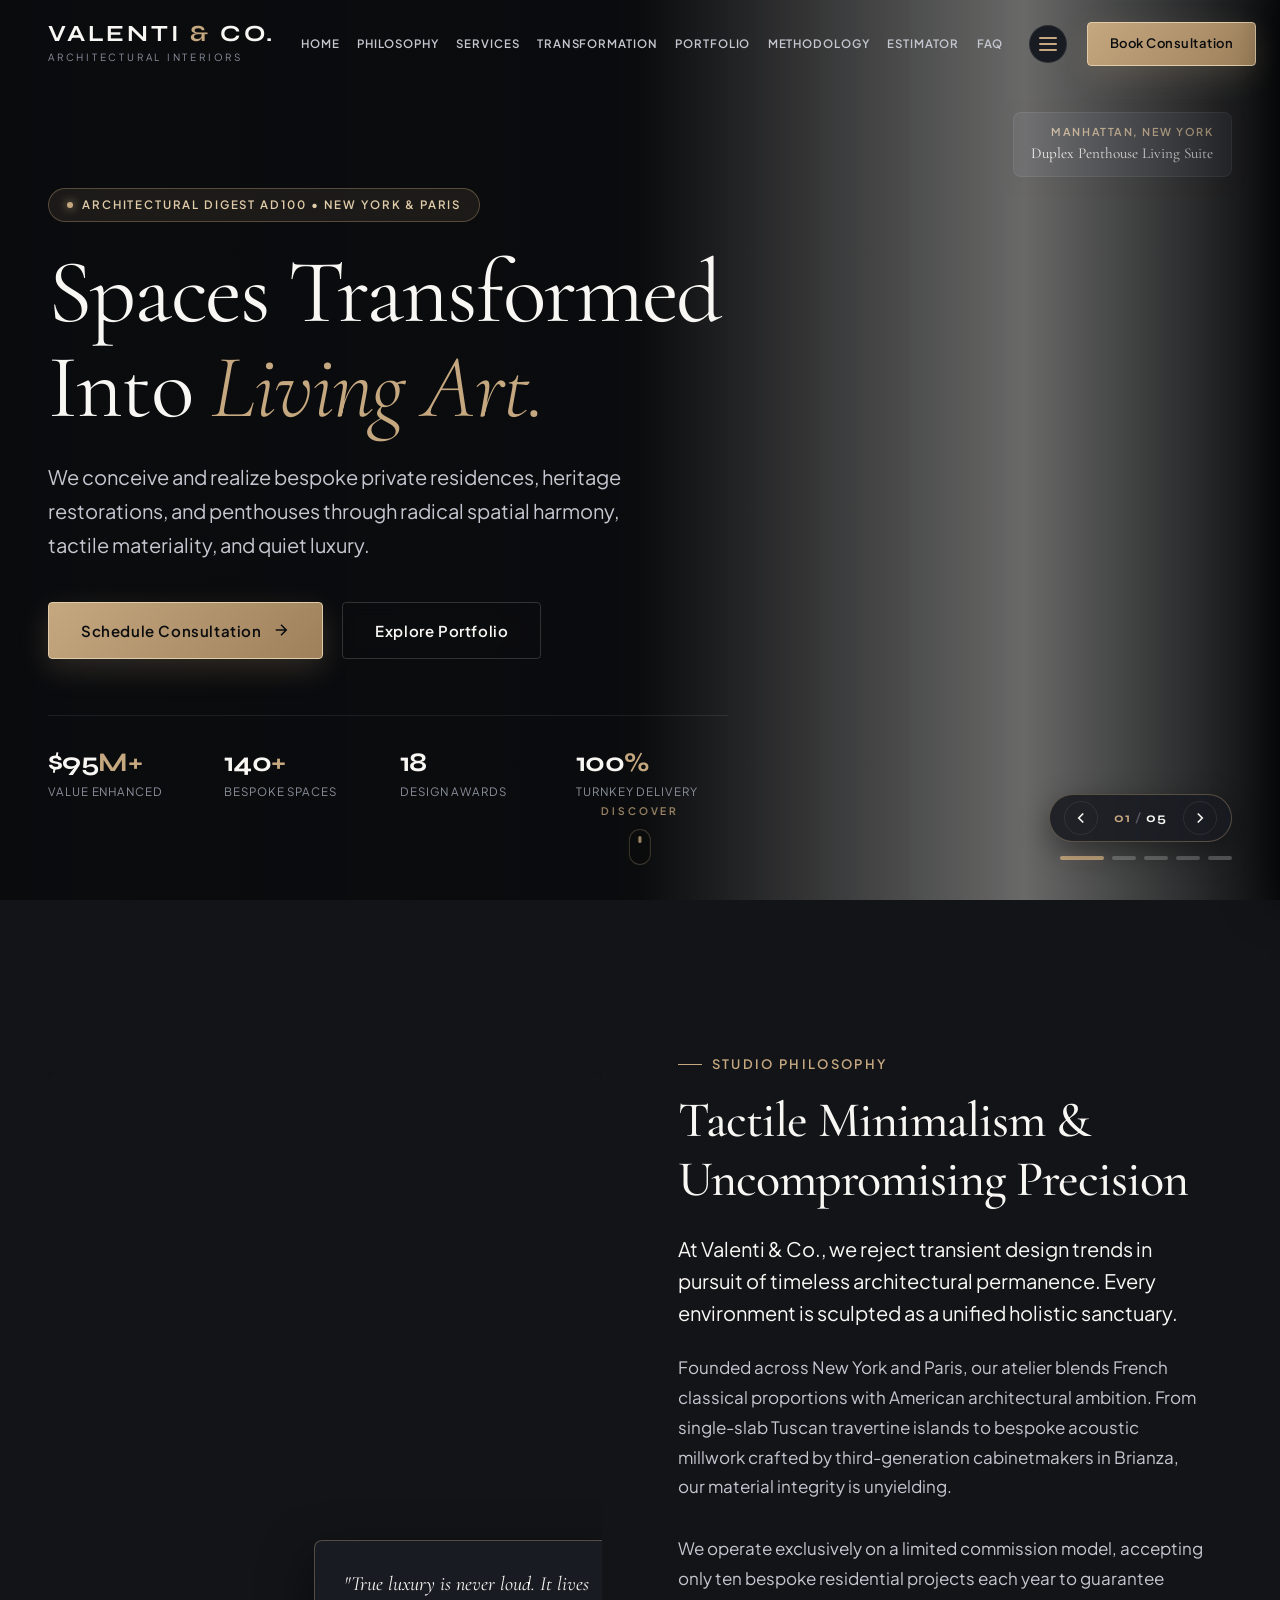
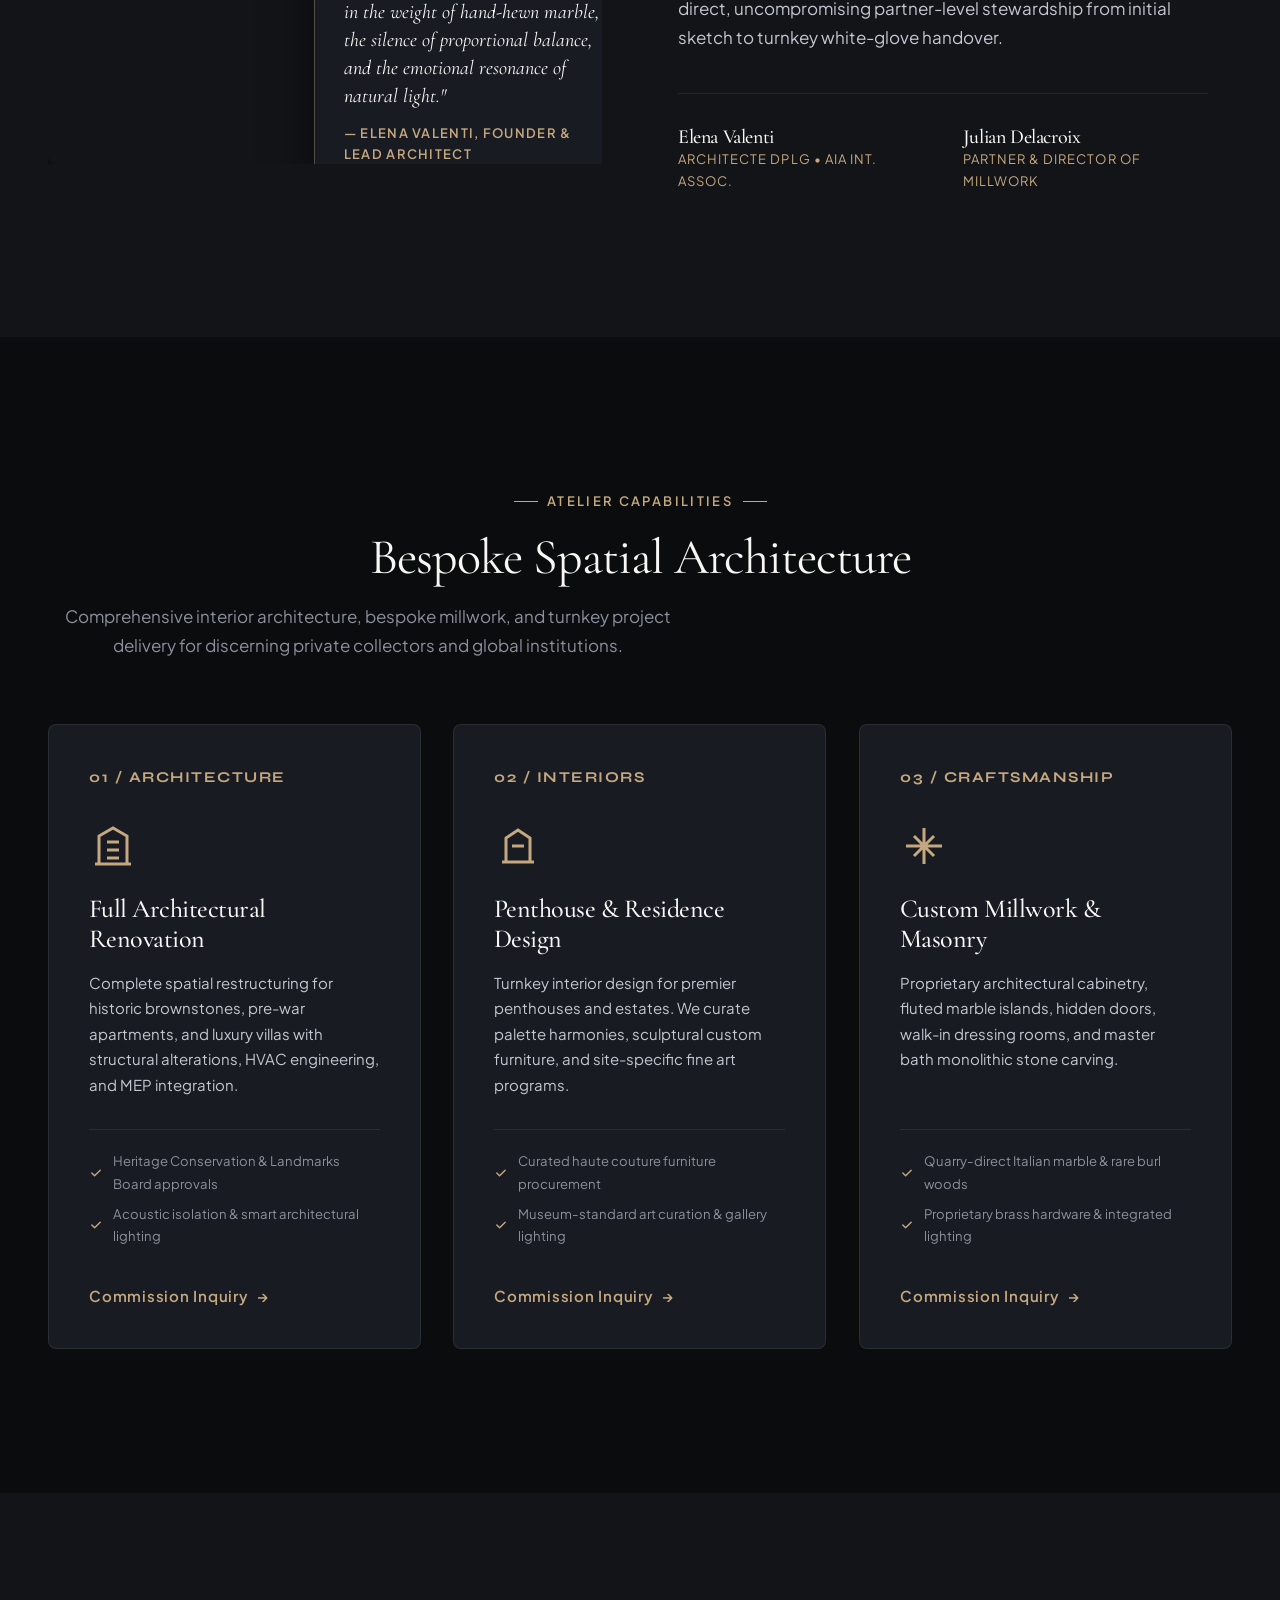
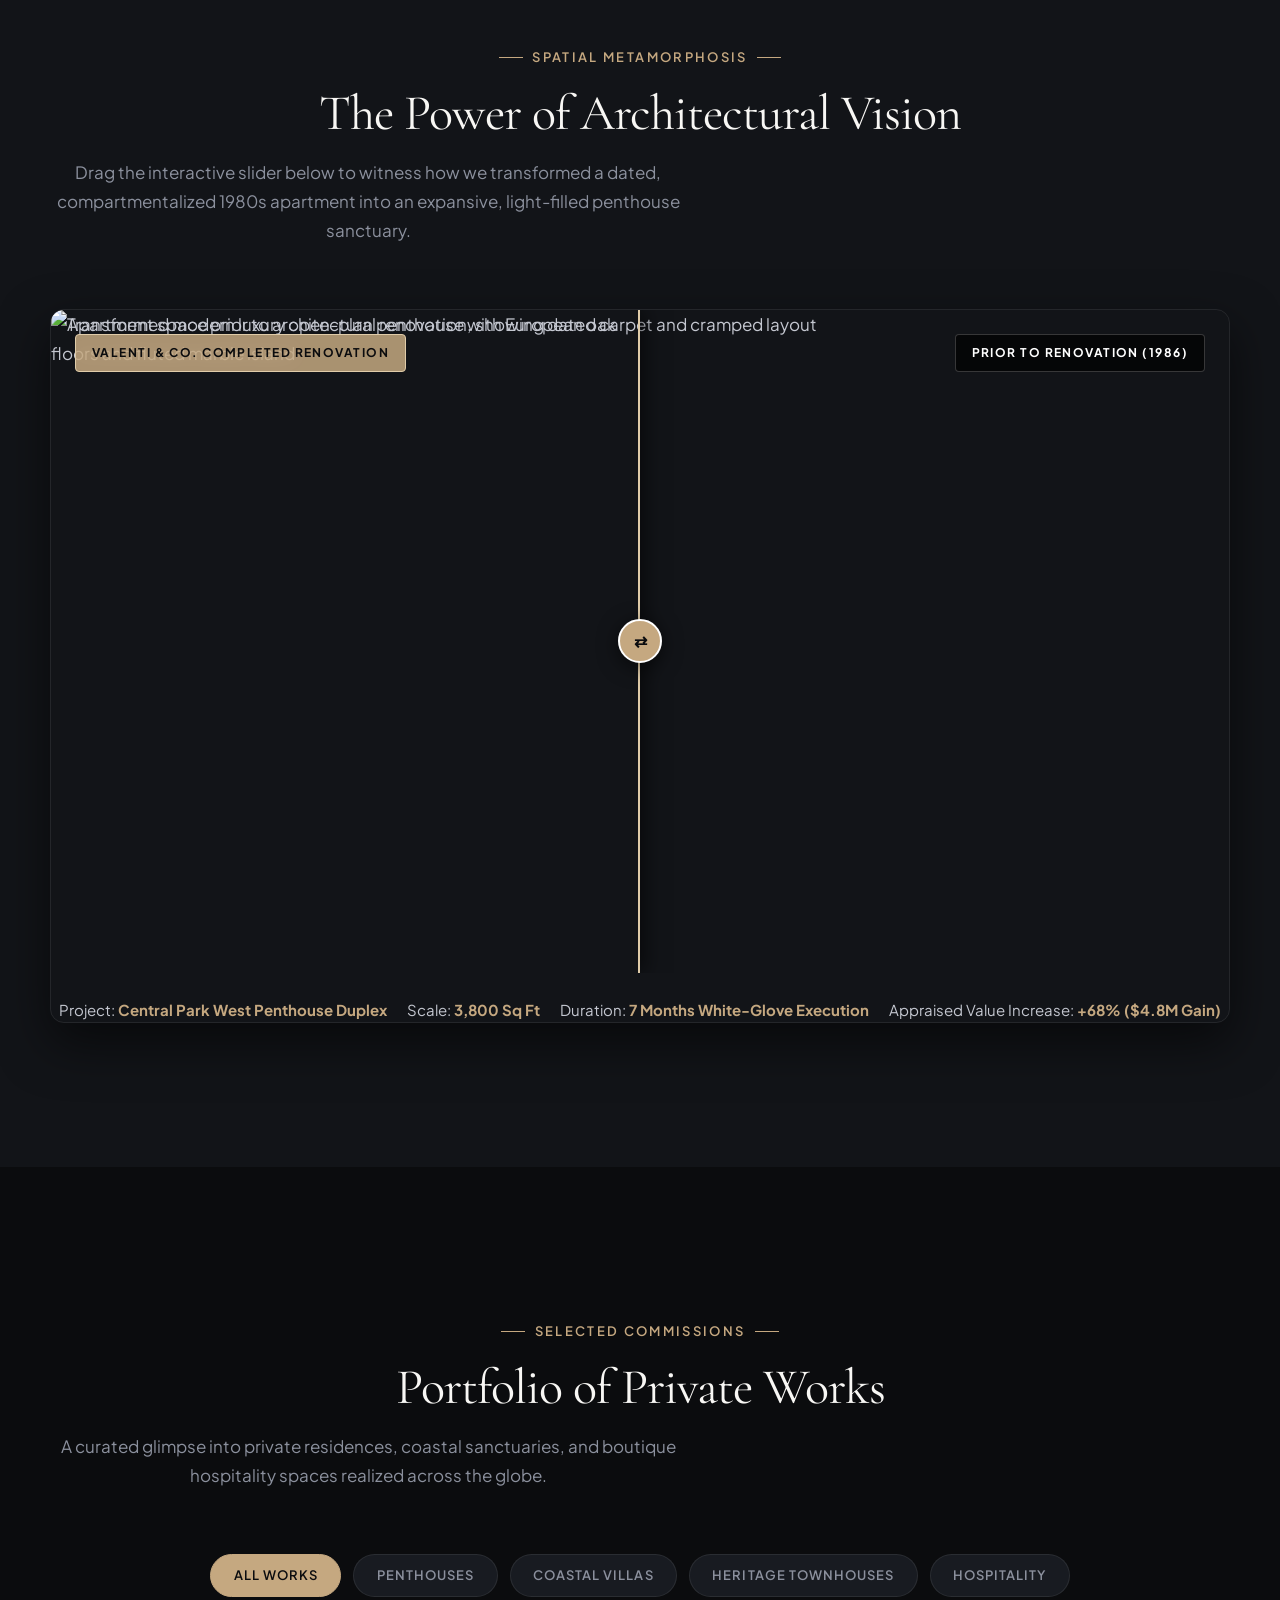
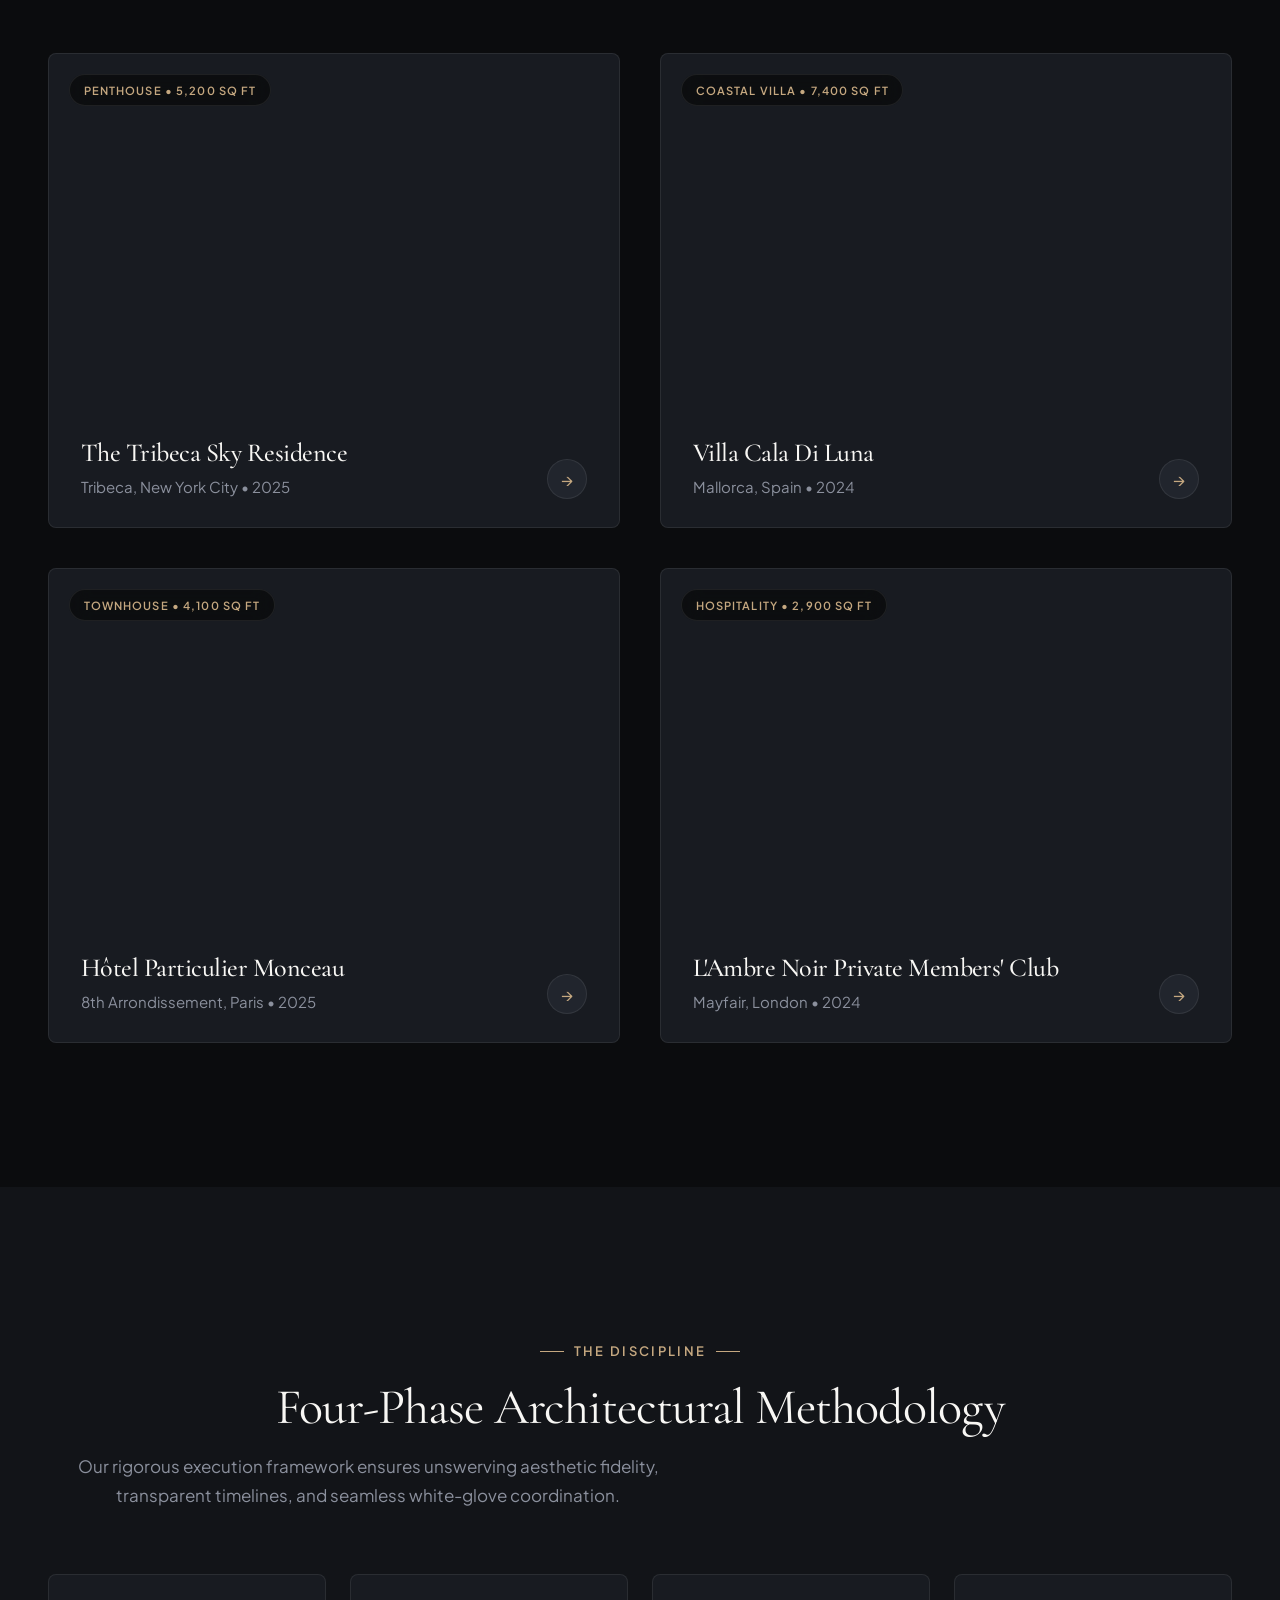
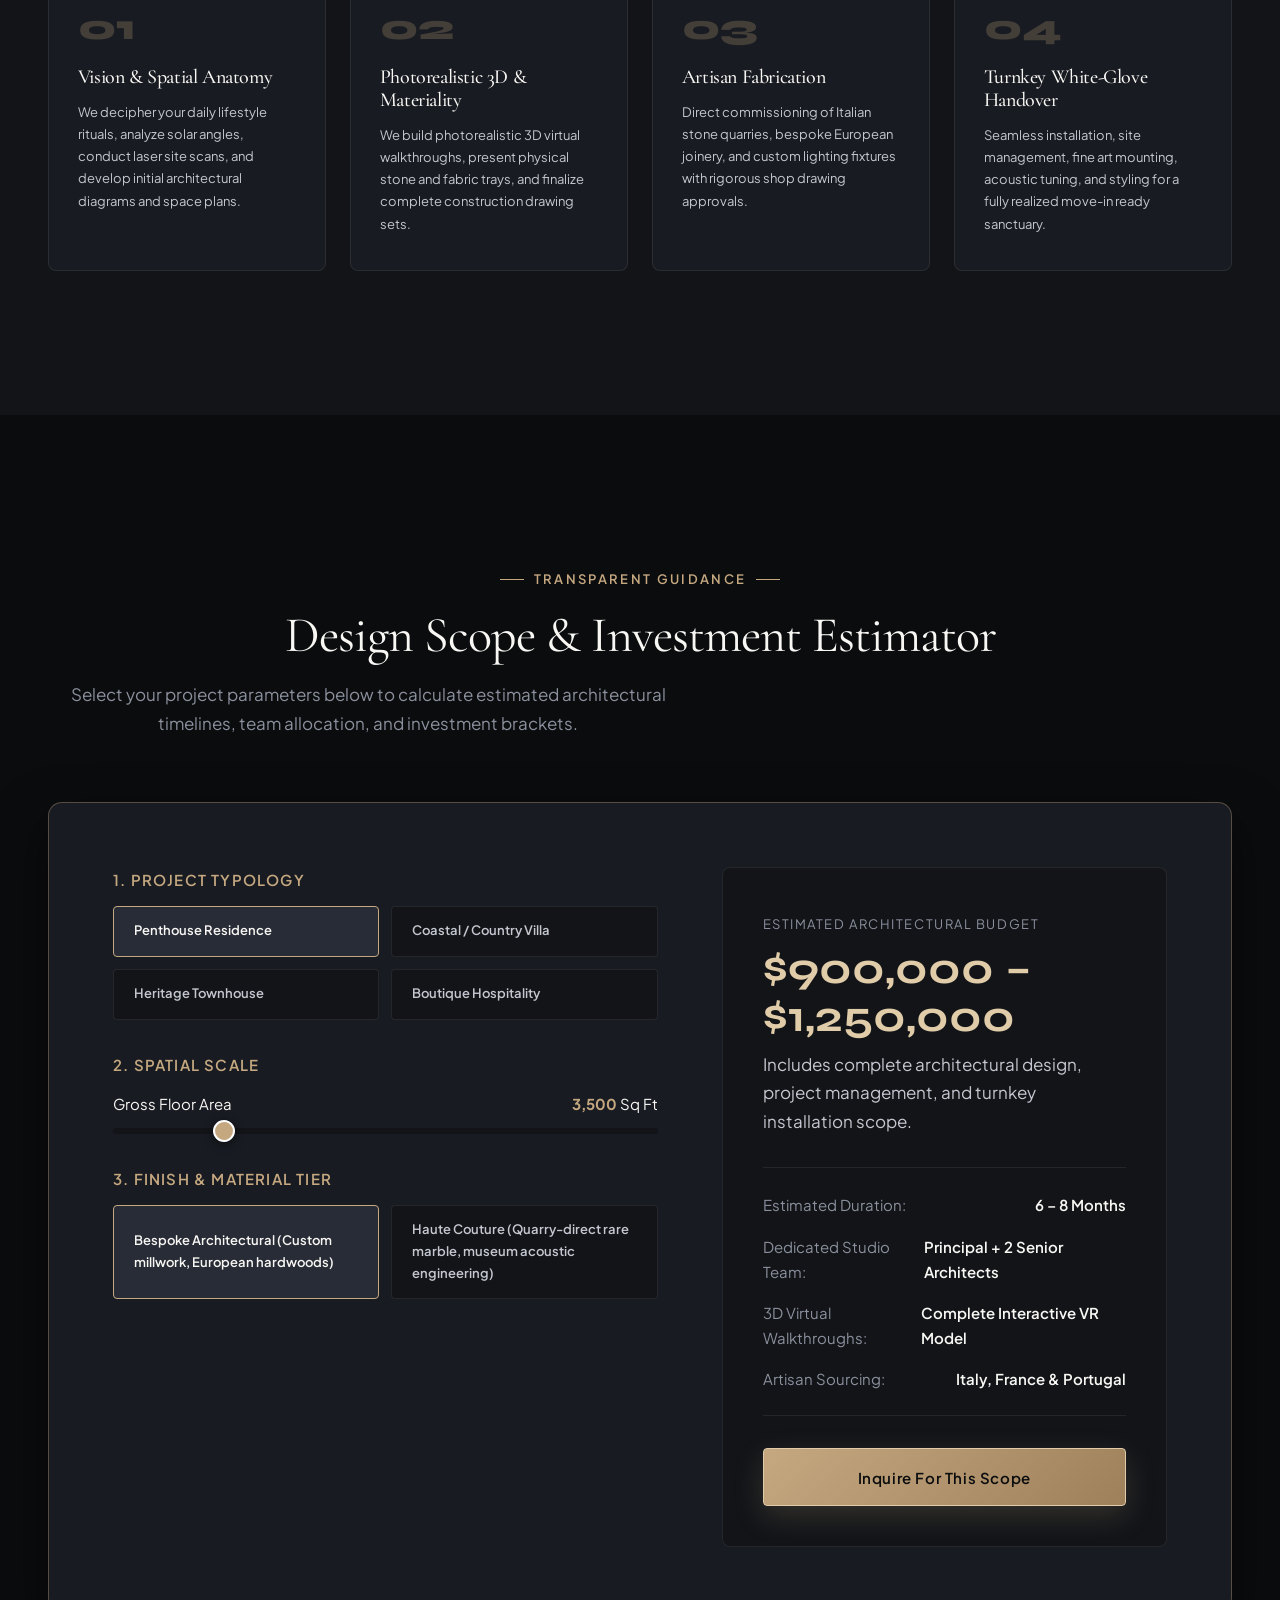
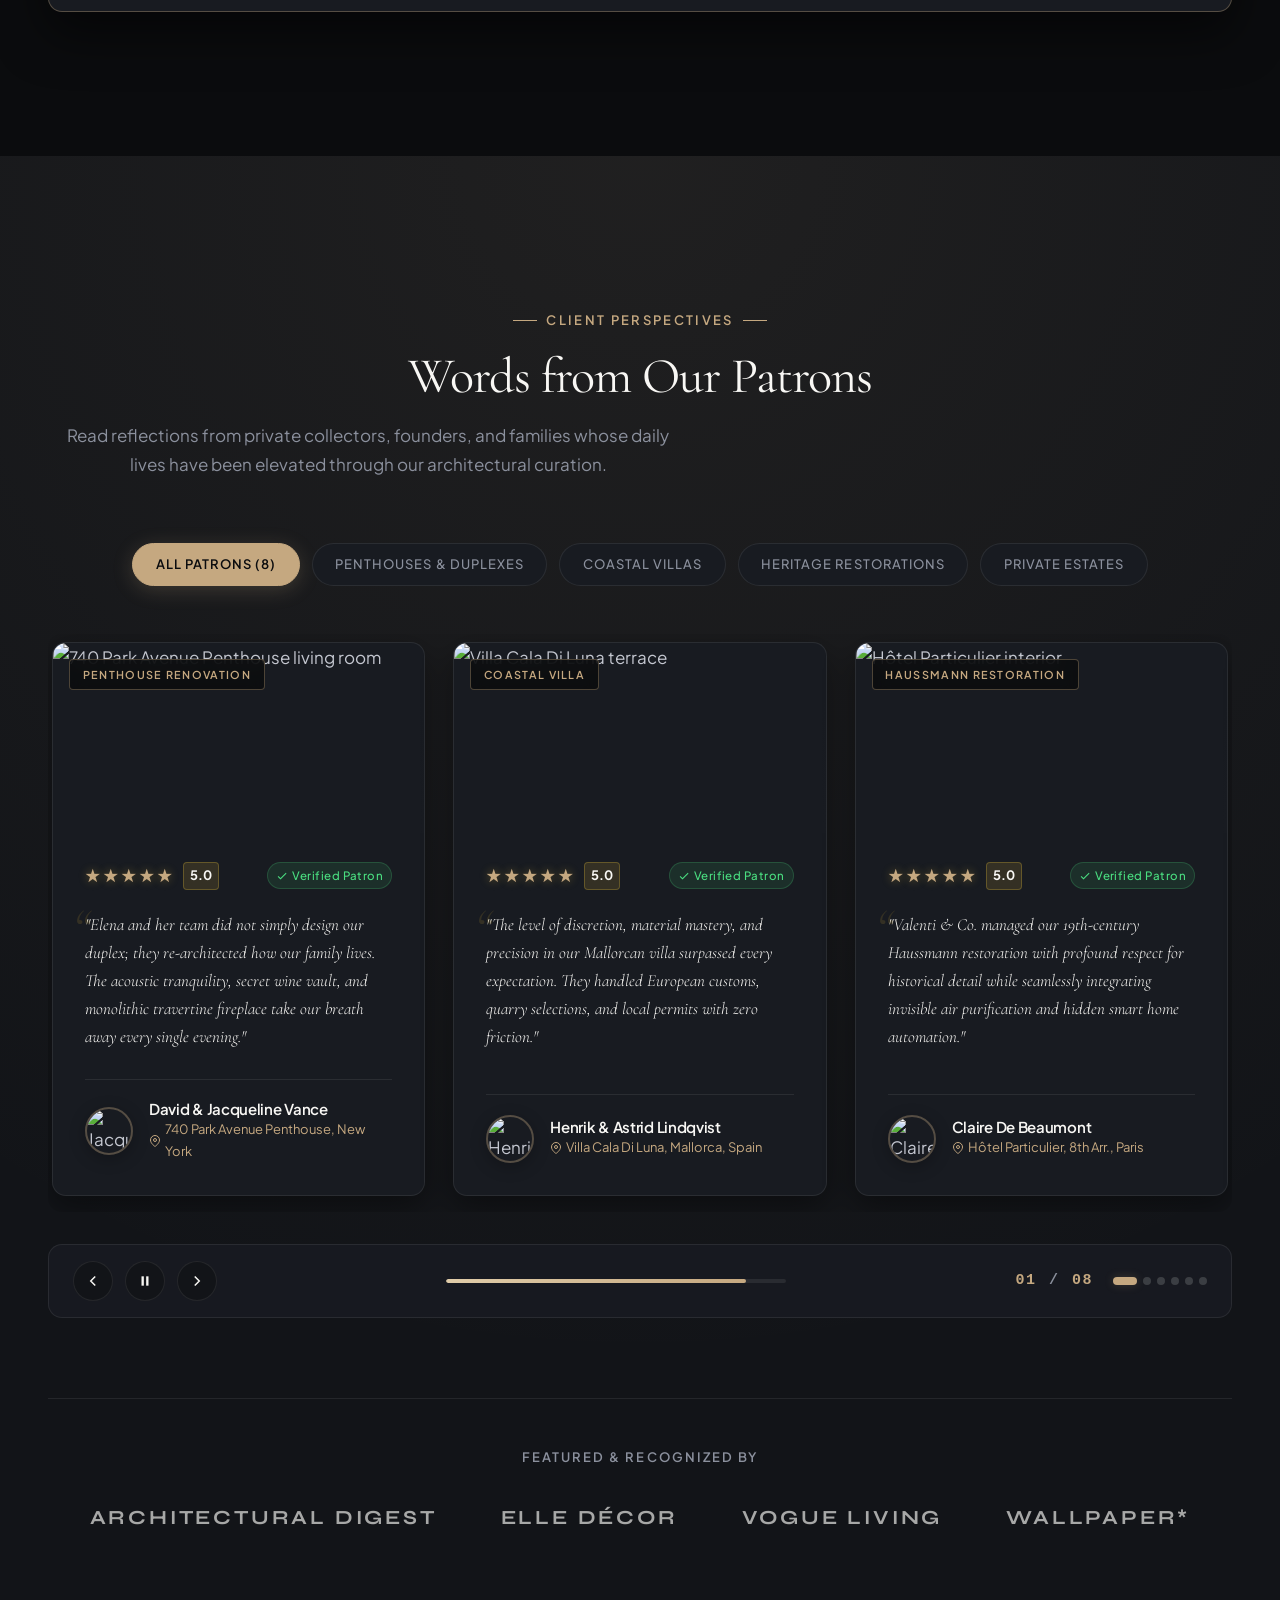
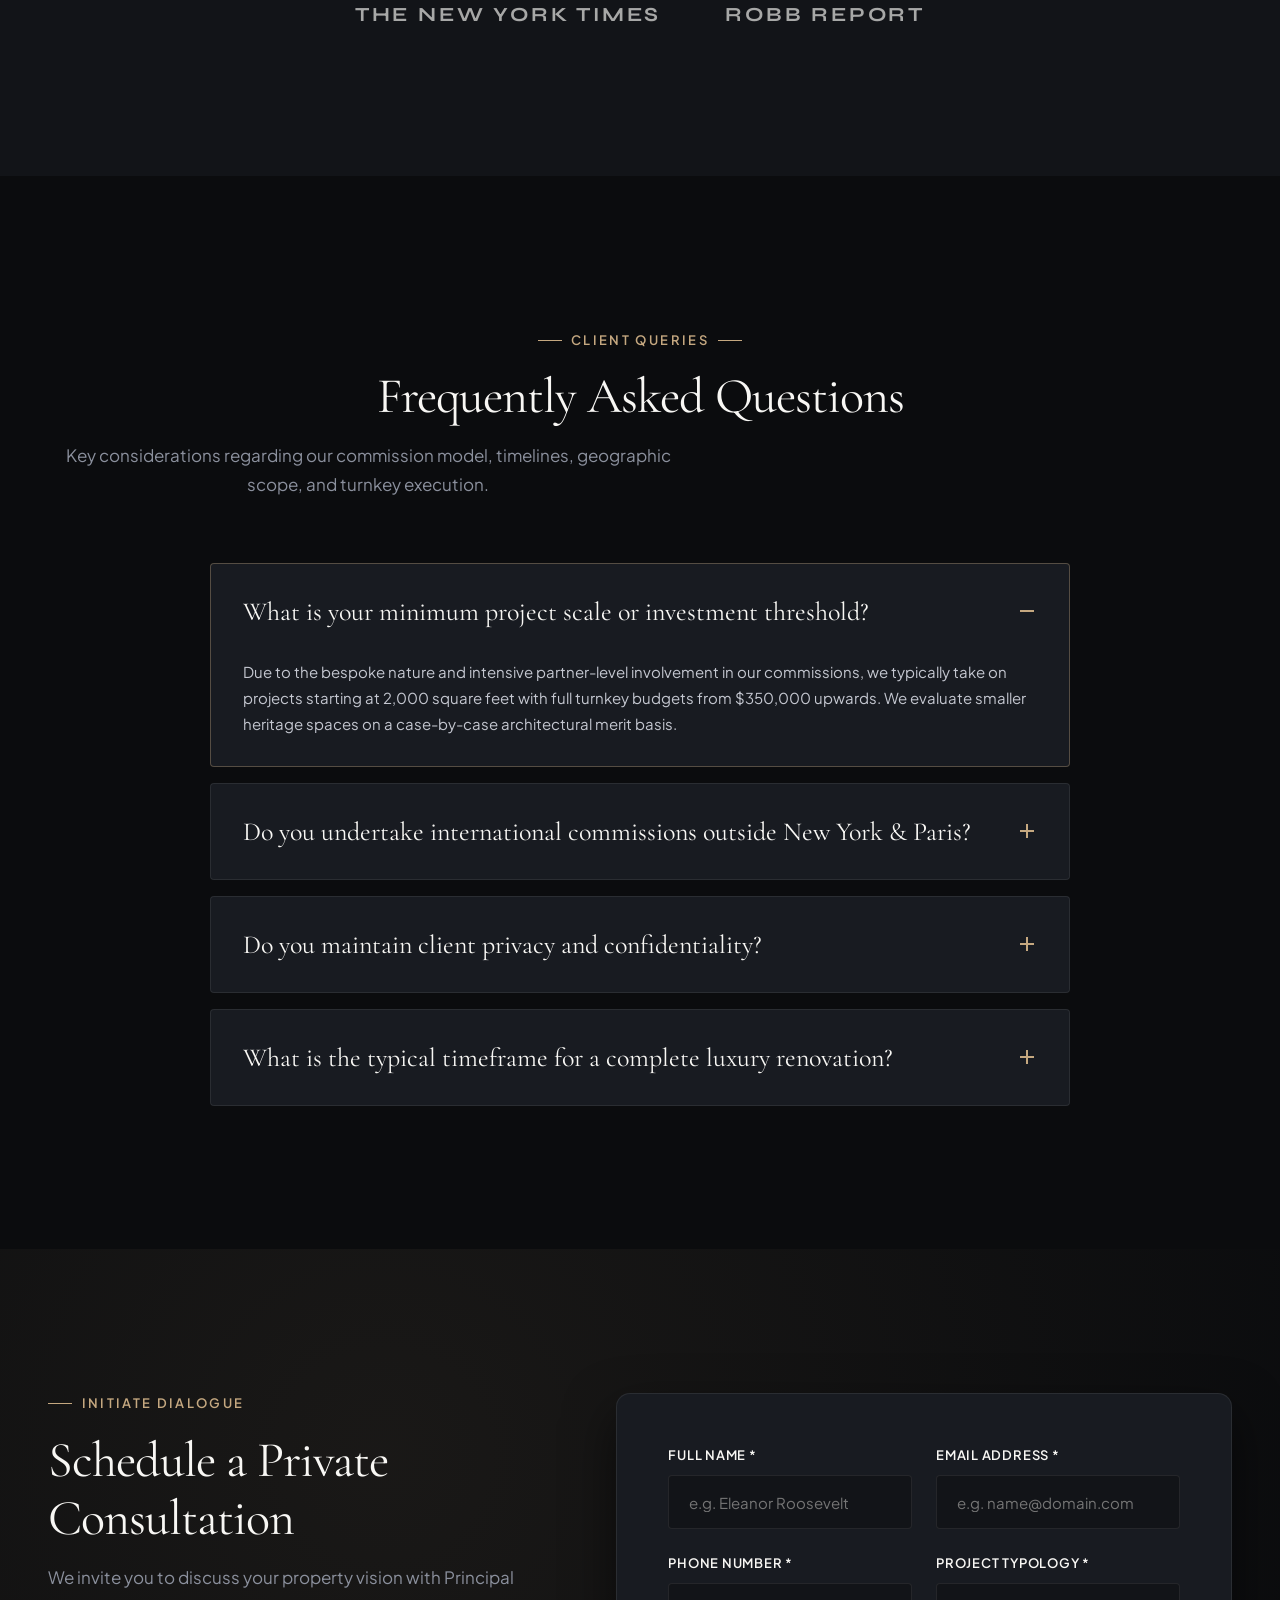
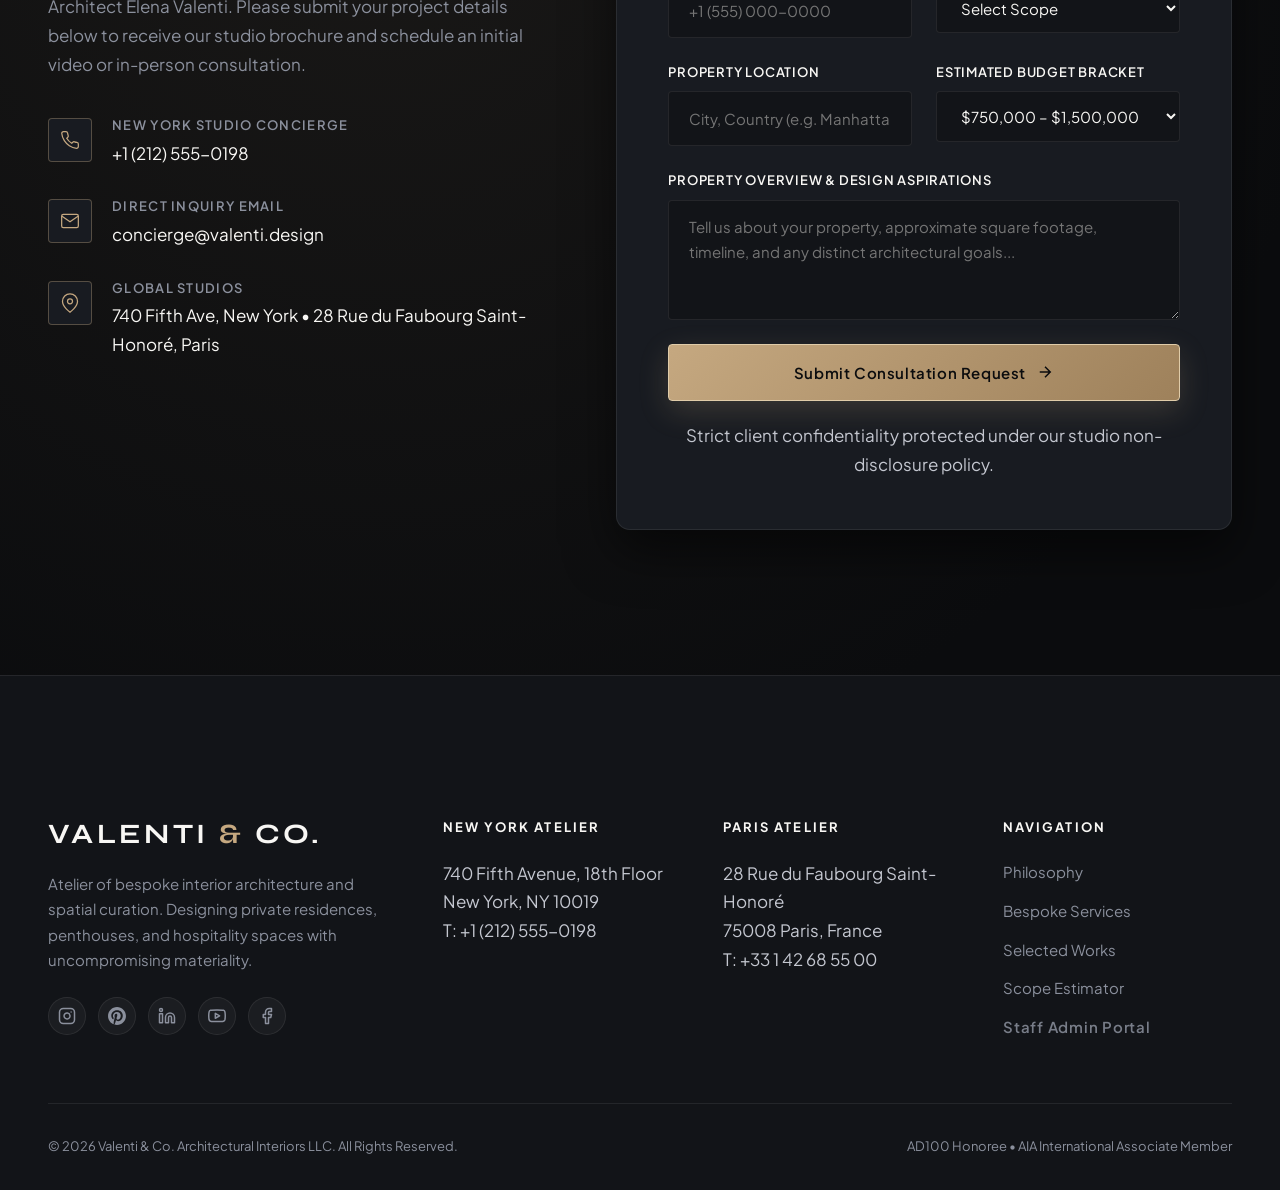
==== index.html @ 009d46de "Add files via upload" ====
<!DOCTYPE html>
<html lang="en">
<head>
  <meta charset="UTF-8">
  <meta name="viewport" content="width=device-width, initial-scale=1.0">
  <title>VALENTI & CO. | Bespoke Luxury Interior Architecture & Design | New York & Paris</title>
  
  <!-- SEO Meta Tags -->
  <meta name="description" content="Award-winning luxury interior architecture studio crafting timeless private residences, penthouses, and boutique hospitality spaces in New York, Paris, and worldwide.">
  <meta name="keywords" content="luxury interior design, architectural interiors, penthouse renovation, bespoke millwork, high-end residential architecture, New York interior designer, Paris interior architecture">
  <meta name="author" content="Valenti & Co. Architectural Interiors">
  <meta name="robots" content="index, follow">
  <link rel="canonical" href="https://valenti-interiors.com/">

  <!-- Open Graph / Facebook / LinkedIn -->
  <meta property="og:type" content="website">
  <meta property="og:url" content="https://valenti-interiors.com/">
  <meta property="og:title" content="VALENTI & CO. | Bespoke Luxury Interior Architecture">
  <meta property="og:description" content="Transforming spaces into timeless living works of art. Private residences, penthouses, and hospitality architecture.">
  <meta property="og:image" content="assets/images/hero-penthouse.jpg">

  <!-- Twitter Card -->
  <meta name="twitter:card" content="summary_large_image">
  <meta name="twitter:title" content="VALENTI & CO. | Bespoke Luxury Interior Architecture">
  <meta name="twitter:description" content="Award-winning interior architecture studio crafting bespoke private sanctuaries worldwide.">
  <meta name="twitter:image" content="assets/images/hero-penthouse.jpg">

  <!-- Google Fonts Preconnect & Styles -->
  <link rel="preconnect" href="https://fonts.googleapis.com">
  <link rel="preconnect" href="https://fonts.gstatic.com" crossorigin>
  <link href="https://fonts.googleapis.com/css2?family=Cormorant+Garamond:ital,wght@0,300;0,400;0,600;1,400&family=Plus+Jakarta+Sans:wght@300;400;500;600;700&family=Syne:wght@500;600;700;800&display=swap" rel="stylesheet">

  <!-- Stylesheet -->
  <link rel="stylesheet" href="style.css">

  <!-- Schema.org JSON-LD Structured Data for Elite SEO Ranking -->
  <script type="application/ld+json">
  {
    "@context": "https://schema.org",
    "@type": "InteriorDesignStudio",
    "name": "Valenti & Co. Architectural Interiors",
    "image": "assets/images/hero-penthouse.jpg",
    "description": "High-end luxury interior architecture studio specializing in custom residential renovations, penthouses, and bespoke hospitality spaces.",
    "priceRange": "$$$$",
    "telephone": "+1-212-555-0198",
    "email": "concierge@valenti.design",
    "address": [
      {
        "@type": "PostalAddress",
        "streetAddress": "740 Fifth Avenue, Suite 1800",
        "addressLocality": "New York",
        "addressRegion": "NY",
        "postalCode": "10019",
        "addressCountry": "US"
      },
      {
        "@type": "PostalAddress",
        "streetAddress": "28 Rue du Faubourg Saint-Honoré",
        "addressLocality": "Paris",
        "postalCode": "75008",
        "addressCountry": "FR"
      }
    ],
    "openingHoursSpecification": {
      "@type": "OpeningHoursSpecification",
      "dayOfWeek": ["Monday", "Tuesday", "Wednesday", "Thursday", "Friday"],
      "opens": "09:00",
      "closes": "18:00"
    },
    "sameAs": [
      "https://www.instagram.com/valenti.interiors",
      "https://www.architecturaldigest.com"
    ]
  }
  </script>
</head>
<body class="home-page">

  <!-- Ambient Gold Scroll Progress Bar -->
  <div class="scroll-progress-bar" id="scroll-progress-bar" aria-hidden="true"></div>

  <!-- Accessible Skip Link -->
  <a href="#main-content" class="skip-link">Skip to main content</a>

  <!-- Header / Navigation -->
  <header class="header" id="site-header">
    <div class="container header-inner">
      <!-- Brand Logo -->
      <div class="brand-logo">
        <a href="index.html" class="brand-name">VALENTI <span>&</span> CO.</a>
        <div class="brand-tagline">Architectural Interiors</div>
      </div>

      <!-- Desktop Nav -->
      <nav class="nav-links" aria-label="Primary Navigation">
        <a href="index.html" class="nav-link active">Home</a>
        <a href="philosophy.html" class="nav-link">Philosophy</a>
        <a href="services.html" class="nav-link">Services</a>
        <a href="transformation.html" class="nav-link">Transformation</a>
        <a href="portfolio.html" class="nav-link">Portfolio</a>
        <a href="methodology.html" class="nav-link">Methodology</a>
        <a href="estimator.html" class="nav-link">Estimator</a>
        <a href="faq.html" class="nav-link">FAQ</a>
      </nav>

      <!-- Header Actions -->
      <div class="header-actions">
        <!-- 3D Lighting Atmosphere Selector (Opens via 3 Parallel Lines Toggle Button) -->
        <div class="mood-switcher-container">
          <button type="button" class="mood-toggle-btn" id="mood-toggle-btn" aria-label="Toggle Lighting Atmosphere Menu" aria-expanded="false" title="Lighting Atmosphere Options">
            <span></span>
            <span></span>
            <span></span>
          </button>

          <div class="mood-switcher" id="mood-switcher-menu" title="Change Lighting Atmosphere" role="group" aria-label="Lighting Atmosphere">
            <button type="button" class="mood-btn active" data-mood="golden" aria-pressed="true">
              <span>☀️</span> Golden (Day)
            </button>
            <button type="button" class="mood-btn" data-mood="dusk" aria-pressed="false">
              <span>🌙</span> Dusk (Night)
            </button>
            <button type="button" class="mood-btn" data-mood="noon" aria-pressed="false">
              <span>⛅</span> High Noon
            </button>
          </div>
        </div>

        <a href="consultation.html" class="btn btn-gold btn-sm">Book Consultation</a>
      </div>

      <!-- Mobile Hamburger Button -->
      <button type="button" class="mobile-toggle" id="mobile-toggle" aria-label="Open Navigation Menu" aria-expanded="false" aria-controls="mobile-drawer">
        <span></span>
        <span></span>
        <span></span>
      </button>
    </div>
  </header>

  <!-- Mobile Drawer -->
  <div class="mobile-drawer" id="mobile-drawer" aria-hidden="true">
    <div class="mobile-drawer-header">
      <div class="mobile-drawer-brand">
        <a href="index.html" class="brand-name">VALENTI <span>&</span> CO.</a>
        <div class="brand-tagline">Architectural Interiors</div>
      </div>
      <button type="button" class="mobile-drawer-close" id="mobile-drawer-close" aria-label="Close Navigation Menu" title="Close Menu">
        <svg width="20" height="20" viewBox="0 0 24 24" fill="none" stroke="currentColor" stroke-width="2" stroke-linecap="round" stroke-linejoin="round">
          <line x1="18" y1="6" x2="6" y2="18"></line>
          <line x1="6" y1="6" x2="18" y2="18"></line>
        </svg>
      </button>
    </div>

    <nav class="mobile-nav-links" aria-label="Mobile Navigation">
      <a href="index.html" class="mobile-nav-link">Home</a>
      <a href="philosophy.html" class="mobile-nav-link">Philosophy</a>
      <a href="services.html" class="mobile-nav-link">Services</a>
      <a href="transformation.html" class="mobile-nav-link">Transformation</a>
      <a href="portfolio.html" class="mobile-nav-link">Portfolio</a>
      <a href="methodology.html" class="mobile-nav-link">Methodology</a>
      <a href="estimator.html" class="mobile-nav-link">Estimator</a>
      <a href="faq.html" class="mobile-nav-link">FAQ</a>
      <a href="consultation.html" class="mobile-nav-link text-gold highlight">Schedule Consultation</a>
    </nav>

    <div class="mobile-drawer-footer">
      <div class="mobile-theme-switcher">
        <p class="mobile-theme-title">Theme Atmosphere</p>
        <div class="mood-switcher-mobile">
          <button type="button" class="mood-btn active" data-mood="golden" aria-pressed="true">
            <span>☀️</span> Golden (Day)
          </button>
          <button type="button" class="mood-btn" data-mood="dusk" aria-pressed="false">
            <span>🌙</span> Dusk (Night)
          </button>
          <button type="button" class="mood-btn" data-mood="noon" aria-pressed="false">
            <span>⛅</span> High Noon
          </button>
        </div>
      </div>
      <div class="mobile-contact-info">
        <p><span>Concierge:</span> <a href="tel:+12125550198">+1 (212) 555-0198</a></p>
        <p><span>Email:</span> <a href="mailto:concierge@valenti.design">concierge@valenti.design</a></p>
      </div>
      <div class="mobile-admin-wrap">
        <a href="admin.html" class="admin-link">🔒 Studio Staff Portal</a>
      </div>
    </div>
  </div>

  <main id="main-content">
    <!-- ====================================================================
         SECTION 1: HERO (HAUTE COUTURE INTERIOR DESIGN SLIDESHOW)
         ==================================================================== -->
    <section class="hero-section" id="hero" aria-label="Studio Portfolio Slideshow Showcase">
      <!-- High-Resolution Luxury Slideshow Track -->
      <div class="hero-slideshow" id="hero-slideshow">
        <div class="hero-slide active" data-slide="0" style="background-image: url('assets/images/hero-slide-1.jpg');">
          <div class="slide-caption-tag">
            <span class="location">Manhattan, New York</span>
            <span class="project">Duplex Penthouse Living Suite</span>
          </div>
        </div>
        <div class="hero-slide" data-slide="1" style="background-image: url('assets/images/hero-slide-2.jpg');">
          <div class="slide-caption-tag">
            <span class="location">Mallorca, Spain</span>
            <span class="project">Villa Cala Di Luna Oceanfront Estate</span>
          </div>
        </div>
        <div class="hero-slide" data-slide="2" style="background-image: url('assets/images/hero-slide-3.jpg');">
          <div class="slide-caption-tag">
            <span class="location">Paris, France</span>
            <span class="project">Hôtel Particulier Monceau Salon</span>
          </div>
        </div>
        <div class="hero-slide" data-slide="3" style="background-image: url('assets/images/hero-slide-4.jpg');">
          <div class="slide-caption-tag">
            <span class="location">Tribeca, New York</span>
            <span class="project">Master Architectural Suite</span>
          </div>
        </div>
        <div class="hero-slide" data-slide="4" style="background-image: url('assets/images/hero-slide-5.jpg');">
          <div class="slide-caption-tag">
            <span class="location">Mayfair, London</span>
            <span class="project">L'Ambre Noir Private Members' Lounge</span>
          </div>
        </div>
      </div>

      <!-- Atmospheric Vignette & Luxury Gradient Overlays -->
      <div class="hero-overlay"></div>

      <!-- Hero Content Overlay -->
      <div class="container hero-content">
        <div class="hero-grid">
          <div class="hero-text-block">
            <div class="hero-meta-badge" id="hero-eyebrow">
              <span class="dot"></span>
              <span>Architectural Digest AD100 • New York & Paris</span>
            </div>

            <h1 class="hero-title" id="hero-title">
              Spaces Transformed Into <em>Living Art.</em>
            </h1>

            <p class="hero-description" id="hero-description">
              We conceive and realize bespoke private residences, heritage restorations, and penthouses through radical spatial harmony, tactile materiality, and quiet luxury.
            </p>

            <div class="hero-actions">
              <a href="consultation.html" class="btn btn-gold" id="hero-primary-cta">
                <span>Schedule Consultation</span>
                <svg width="18" height="18" viewBox="0 0 24 24" fill="none" stroke="currentColor" stroke-width="2"><path d="M5 12h14M12 5l7 7-7 7"/></svg>
              </a>
              <a href="portfolio.html" class="btn btn-outline" id="hero-secondary-cta">
                <span>Explore Portfolio</span>
              </a>
            </div>

            <!-- Credibility Statistics Ticker -->
            <div class="hero-credibility" id="hero-stats">
              <div class="stat-item">
                <span class="stat-number">$95M<span>+</span></span>
                <span class="stat-label">Value Enhanced</span>
              </div>
              <div class="stat-item">
                <span class="stat-number">140<span>+</span></span>
                <span class="stat-label">Bespoke Spaces</span>
              </div>
              <div class="stat-item">
                <span class="stat-number">18</span>
                <span class="stat-label">Design Awards</span>
              </div>
              <div class="stat-item">
                <span class="stat-number">100<span>%</span></span>
                <span class="stat-label">Turnkey Delivery</span>
              </div>
            </div>
          </div>
        </div>
      </div>

      <!-- Interactive Slideshow Floating HUD Controls -->
      <div class="hero-slideshow-hud">
        <div class="slideshow-controls">
          <button type="button" class="slide-nav-btn" id="slide-prev-btn" aria-label="Previous Slide">
            <svg width="18" height="18" viewBox="0 0 24 24" fill="none" stroke="currentColor" stroke-width="2.2"><path d="M15 18l-6-6 6-6"/></svg>
          </button>
          <div class="slide-counter">
            <span class="current-slide" id="current-slide-num">01</span>
            <span class="divider">/</span>
            <span class="total-slides">05</span>
          </div>
          <button type="button" class="slide-nav-btn" id="slide-next-btn" aria-label="Next Slide">
            <svg width="18" height="18" viewBox="0 0 24 24" fill="none" stroke="currentColor" stroke-width="2.2"><path d="M9 18l6-6-6-6"/></svg>
          </button>
        </div>

        <div class="slide-indicators" id="slide-indicators">
          <button type="button" class="indicator-dot active" data-slide-to="0" aria-label="Slide 1: Manhattan Penthouse"></button>
          <button type="button" class="indicator-dot" data-slide-to="1" aria-label="Slide 2: Villa Cala Di Luna"></button>
          <button type="button" class="indicator-dot" data-slide-to="2" aria-label="Slide 3: Hôtel Particulier"></button>
          <button type="button" class="indicator-dot" data-slide-to="3" aria-label="Slide 4: Tribeca Penthouse Suite"></button>
          <button type="button" class="indicator-dot" data-slide-to="4" aria-label="Slide 5: L'Ambre Noir Lounge"></button>
        </div>
      </div>

      <!-- Luxury Editorial Scroll Prompt -->
      <a href="#philosophy" class="hero-scroll-prompt" aria-label="Scroll down to studio philosophy">
        <span class="hero-scroll-text">Discover</span>
        <div class="hero-scroll-mouse" aria-hidden="true">
          <span class="hero-scroll-wheel"></span>
        </div>
      </a>
    </section>

    <!-- ====================================================================
         SECTION 2: EDITORIAL PHILOSOPHY & VISION
         ==================================================================== -->
    <section class="section-story" id="philosophy">
      <div class="container">
        <div class="story-grid">
          <div class="story-media reveal-on-scroll reveal-left parallax-img-wrap">
            <div class="story-image-wrap">
              <img src="assets/images/founder.jpg" alt="Elena Valenti, Principal Architect and Founder of Valenti & Co." loading="lazy" width="600" height="750" class="parallax-element">
            </div>
            <div class="story-floating-quote reveal-on-scroll reveal-scale">
              <p class="story-quote-text">"True luxury is never loud. It lives in the weight of hand-hewn marble, the silence of proportional balance, and the emotional resonance of natural light."</p>
              <p class="story-quote-author">— Elena Valenti, Founder & Lead Architect</p>
            </div>
          </div>

          <div class="story-content reveal-on-scroll reveal-right">
            <div class="eyebrow">Studio Philosophy</div>
            <h2 class="story-heading">Tactile Minimalism & Uncompromising Precision</h2>
            <p class="story-lead">
              At Valenti & Co., we reject transient design trends in pursuit of timeless architectural permanence. Every environment is sculpted as a unified holistic sanctuary.
            </p>
            <p class="story-body">
              Founded across New York and Paris, our atelier blends French classical proportions with American architectural ambition. From single-slab Tuscan travertine islands to bespoke acoustic millwork crafted by third-generation cabinetmakers in Brianza, our material integrity is unyielding.
            </p>
            <p class="story-body">
              We operate exclusively on a limited commission model, accepting only ten bespoke residential projects each year to guarantee direct, uncompromising partner-level stewardship from initial sketch to turnkey white-glove handover.
            </p>

            <div class="story-signatures">
              <div class="founder-meta">
                <h4>Elena Valenti</h4>
                <p>Architecte DPLG • AIA Int. Assoc.</p>
              </div>
              <div class="founder-meta">
                <h4>Julian Delacroix</h4>
                <p>Partner & Director of Millwork</p>
              </div>
            </div>
          </div>
        </div>
      </div>
    </section>

    <!-- ====================================================================
         SECTION 3: BESPOKE SERVICES
         ==================================================================== -->
    <section class="section-services" id="services">
      <div class="container">
        <div class="section-header text-center reveal-on-scroll">
          <div class="eyebrow">Atelier Capabilities</div>
          <h2 class="section-title">Bespoke Spatial Architecture</h2>
          <p class="section-subtitle">Comprehensive interior architecture, bespoke millwork, and turnkey project delivery for discerning private collectors and global institutions.</p>
        </div>

        <div class="services-grid reveal-stagger" id="services-container">
          <!-- Service 1 -->
          <article class="service-card reveal-on-scroll">
            <span class="service-number">01 / ARCHITECTURE</span>
            <svg class="service-icon" viewBox="0 0 24 24" fill="none" stroke="currentColor" stroke-width="1.5">
              <path d="M3 21h18M5 21V7l7-4 7 4v14M9 10h6M9 14h6M9 18h6"/>
            </svg>
            <h3 class="service-title">Full Architectural Renovation</h3>
            <p class="service-desc">Complete spatial restructuring for historic brownstones, pre-war apartments, and luxury villas with structural alterations, HVAC engineering, and MEP integration.</p>
            <div class="service-features">
              <div class="service-feature-item">
                <svg viewBox="0 0 20 20" fill="currentColor"><path fill-rule="evenodd" d="M16.707 5.293a1 1 0 010 1.414l-8 8a1 1 0 01-1.414 0l-4-4a1 1 0 011.414-1.414L8 12.586l7.293-7.293a1 1 0 011.414 0z" clip-rule="evenodd"/></svg>
                <span>Heritage Conservation & Landmarks Board approvals</span>
              </div>
              <div class="service-feature-item">
                <svg viewBox="0 0 20 20" fill="currentColor"><path fill-rule="evenodd" d="M16.707 5.293a1 1 0 010 1.414l-8 8a1 1 0 01-1.414 0l-4-4a1 1 0 011.414-1.414L8 12.586l7.293-7.293a1 1 0 011.414 0z" clip-rule="evenodd"/></svg>
                <span>Acoustic isolation & smart architectural lighting</span>
              </div>
            </div>
            <a href="#consultation" class="btn-text">Commission Inquiry</a>
          </article>

          <!-- Service 2 -->
          <article class="service-card reveal-on-scroll">
            <span class="service-number">02 / INTERIORS</span>
            <svg class="service-icon" viewBox="0 0 24 24" fill="none" stroke="currentColor" stroke-width="1.5">
              <path d="M4 20h16M6 20V8l6-4 6 4v12M9 12h6"/>
            </svg>
            <h3 class="service-title">Penthouse & Residence Design</h3>
            <p class="service-desc">Turnkey interior design for premier penthouses and estates. We curate palette harmonies, sculptural custom furniture, and site-specific fine art programs.</p>
            <div class="service-features">
              <div class="service-feature-item">
                <svg viewBox="0 0 20 20" fill="currentColor"><path fill-rule="evenodd" d="M16.707 5.293a1 1 0 010 1.414l-8 8a1 1 0 01-1.414 0l-4-4a1 1 0 011.414-1.414L8 12.586l7.293-7.293a1 1 0 011.414 0z" clip-rule="evenodd"/></svg>
                <span>Curated haute couture furniture procurement</span>
              </div>
              <div class="service-feature-item">
                <svg viewBox="0 0 20 20" fill="currentColor"><path fill-rule="evenodd" d="M16.707 5.293a1 1 0 010 1.414l-8 8a1 1 0 01-1.414 0l-4-4a1 1 0 011.414-1.414L8 12.586l7.293-7.293a1 1 0 011.414 0z" clip-rule="evenodd"/></svg>
                <span>Museum-standard art curation & gallery lighting</span>
              </div>
            </div>
            <a href="#consultation" class="btn-text">Commission Inquiry</a>
          </article>

          <!-- Service 3 -->
          <article class="service-card reveal-on-scroll">
            <span class="service-number">03 / CRAFTSMANSHIP</span>
            <svg class="service-icon" viewBox="0 0 24 24" fill="none" stroke="currentColor" stroke-width="1.5">
              <path d="M12 3v18M3 12h18M7 7l10 10M17 7L7 17"/>
            </svg>
            <h3 class="service-title">Custom Millwork & Masonry</h3>
            <p class="service-desc">Proprietary architectural cabinetry, fluted marble islands, hidden doors, walk-in dressing rooms, and master bath monolithic stone carving.</p>
            <div class="service-features">
              <div class="service-feature-item">
                <svg viewBox="0 0 20 20" fill="currentColor"><path fill-rule="evenodd" d="M16.707 5.293a1 1 0 010 1.414l-8 8a1 1 0 01-1.414 0l-4-4a1 1 0 011.414-1.414L8 12.586l7.293-7.293a1 1 0 011.414 0z" clip-rule="evenodd"/></svg>
                <span>Quarry-direct Italian marble & rare burl woods</span>
              </div>
              <div class="service-feature-item">
                <svg viewBox="0 0 20 20" fill="currentColor"><path fill-rule="evenodd" d="M16.707 5.293a1 1 0 010 1.414l-8 8a1 1 0 01-1.414 0l-4-4a1 1 0 011.414-1.414L8 12.586l7.293-7.293a1 1 0 011.414 0z" clip-rule="evenodd"/></svg>
                <span>Proprietary brass hardware & integrated lighting</span>
              </div>
            </div>
            <a href="#consultation" class="btn-text">Commission Inquiry</a>
          </article>
        </div>
      </div>
    </section>

    <!-- ====================================================================
         SECTION 4: INTERACTIVE BEFORE & AFTER TRANSFORMATION SLIDER
         ==================================================================== -->
    <section class="section-transformation" id="transformation">
      <div class="container">
        <div class="section-header text-center reveal-on-scroll">
          <div class="eyebrow">Spatial Metamorphosis</div>
          <h2 class="section-title">The Power of Architectural Vision</h2>
          <p class="section-subtitle">Drag the interactive slider below to witness how we transformed a dated, compartmentalized 1980s apartment into an expansive, light-filled penthouse sanctuary.</p>
        </div>

        <div class="transformation-wrapper reveal-on-scroll reveal-scale">
          <div class="slider-container" id="before-after-slider">
            <!-- Before Image (Base Layer) -->
            <div class="slider-image slider-image-before">
              <img src="assets/images/before-renovation.jpg" alt="Apartment space prior to architectural renovation, showing dated carpet and cramped layout" width="1280" height="720">
              <span class="slider-badge badge-before">Prior to Renovation (1986)</span>
            </div>

            <!-- After Image (Revealed Overlay Layer) -->
            <div class="slider-image slider-image-after" id="slider-after-layer">
              <img src="assets/images/after-renovation.jpg" alt="Transformed modern luxury open-plan penthouse with European oak floors and fluted marble island" width="1280" height="720">
              <span class="slider-badge badge-after">Valenti & Co. Completed Renovation</span>
            </div>

            <!-- Draggable Handle -->
            <div class="slider-handle" id="slider-handle" role="slider" aria-label="Before and after transformation reveal slider" aria-valuenow="50" aria-valuemin="0" aria-valuemax="100" tabindex="0">
              <div class="handle-button" aria-hidden="true">
                <span>⇄</span>
              </div>
            </div>
          </div>

          <div class="transformation-meta reveal-stagger">
            <div class="meta-spec reveal-on-scroll">
              Project: <strong>Central Park West Penthouse Duplex</strong>
            </div>
            <div class="meta-spec reveal-on-scroll">
              Scale: <strong>3,800 Sq Ft</strong>
            </div>
            <div class="meta-spec reveal-on-scroll">
              Duration: <strong>7 Months White-Glove Execution</strong>
            </div>
            <div class="meta-spec reveal-on-scroll">
              Appraised Value Increase: <strong>+68% ($4.8M Gain)</strong>
            </div>
          </div>
        </div>
      </div>
    </section>

    <!-- ====================================================================
         SECTION 5: CURATED PORTFOLIO
         ==================================================================== -->
    <section class="section-portfolio" id="portfolio">
      <div class="container">
        <div class="section-header text-center reveal-on-scroll">
          <div class="eyebrow">Selected Commissions</div>
          <h2 class="section-title">Portfolio of Private Works</h2>
          <p class="section-subtitle">A curated glimpse into private residences, coastal sanctuaries, and boutique hospitality spaces realized across the globe.</p>
        </div>

        <!-- Filter Navigation -->
        <div class="portfolio-filter reveal-on-scroll reveal-fade" role="tablist" aria-label="Portfolio Category Filter">
          <button type="button" class="filter-btn active" data-filter="all" role="tab" aria-selected="true">All Works</button>
          <button type="button" class="filter-btn" data-filter="penthouse" role="tab" aria-selected="false">Penthouses</button>
          <button type="button" class="filter-btn" data-filter="villa" role="tab" aria-selected="false">Coastal Villas</button>
          <button type="button" class="filter-btn" data-filter="townhouse" role="tab" aria-selected="false">Heritage Townhouses</button>
          <button type="button" class="filter-btn" data-filter="hospitality" role="tab" aria-selected="false">Hospitality</button>
        </div>

        <!-- Projects Grid -->
        <div class="portfolio-grid reveal-stagger" id="portfolio-container">
          <!-- Project 1 -->
          <article class="portfolio-card reveal-on-scroll parallax-img-wrap" data-category="penthouse" data-id="1">
            <div class="portfolio-media">
              <img src="assets/images/hero-penthouse.jpg" alt="Manhattan Double-Height Penthouse Living Room" loading="lazy" width="800" height="500" class="parallax-element">
              <span class="portfolio-badge">Penthouse • 5,200 sq ft</span>
            </div>
            <div class="portfolio-details">
              <div>
                <h3 class="portfolio-title">The Tribeca Sky Residence</h3>
                <p class="portfolio-location">Tribeca, New York City • 2025</p>
              </div>
              <div class="portfolio-view-icon" aria-hidden="true">→</div>
            </div>
          </article>

          <!-- Project 2 -->
          <article class="portfolio-card reveal-on-scroll parallax-img-wrap" data-category="villa" data-id="2">
            <div class="portfolio-media">
              <img src="assets/images/project-villa.jpg" alt="Mediterranean Villa Cala Di Luna Living Room" loading="lazy" width="800" height="500" class="parallax-element">
              <span class="portfolio-badge">Coastal Villa • 7,400 sq ft</span>
            </div>
            <div class="portfolio-details">
              <div>
                <h3 class="portfolio-title">Villa Cala Di Luna</h3>
                <p class="portfolio-location">Mallorca, Spain • 2024</p>
              </div>
              <div class="portfolio-view-icon" aria-hidden="true">→</div>
            </div>
          </article>

          <!-- Project 3 -->
          <article class="portfolio-card reveal-on-scroll parallax-img-wrap" data-category="townhouse" data-id="3">
            <div class="portfolio-media">
              <img src="assets/images/project-townhouse.jpg" alt="Haussmann Historic Townhouse Living Room" loading="lazy" width="800" height="500" class="parallax-element">
              <span class="portfolio-badge">Townhouse • 4,100 sq ft</span>
            </div>
            <div class="portfolio-details">
              <div>
                <h3 class="portfolio-title">Hôtel Particulier Monceau</h3>
                <p class="portfolio-location">8th Arrondissement, Paris • 2025</p>
              </div>
              <div class="portfolio-view-icon" aria-hidden="true">→</div>
            </div>
          </article>

          <!-- Project 4 -->
          <article class="portfolio-card reveal-on-scroll parallax-img-wrap" data-category="hospitality" data-id="4">
            <div class="portfolio-media">
              <img src="assets/images/project-hospitality.jpg" alt="Saint-Germain Boutique Cocktail Bar Lounge" loading="lazy" width="800" height="500" class="parallax-element">
              <span class="portfolio-badge">Hospitality • 2,900 sq ft</span>
            </div>
            <div class="portfolio-details">
              <div>
                <h3 class="portfolio-title">L'Ambre Noir Private Members' Club</h3>
                <p class="portfolio-location">Mayfair, London • 2024</p>
              </div>
              <div class="portfolio-view-icon" aria-hidden="true">→</div>
            </div>
          </article>
        </div>
      </div>
    </section>

    <!-- ====================================================================
         SECTION 6: METHODOLOGY & PROCESS
         ==================================================================== -->
    <section class="section-process" id="process">
      <div class="container">
        <div class="section-header text-center reveal-on-scroll">
          <div class="eyebrow">The Discipline</div>
          <h2 class="section-title">Four-Phase Architectural Methodology</h2>
          <p class="section-subtitle">Our rigorous execution framework ensures unswerving aesthetic fidelity, transparent timelines, and seamless white-glove coordination.</p>
        </div>

        <div class="process-timeline reveal-stagger">
          <div class="process-step reveal-on-scroll">
            <div class="step-number">01</div>
            <h3 class="step-title">Vision & Spatial Anatomy</h3>
            <p class="step-desc">We decipher your daily lifestyle rituals, analyze solar angles, conduct laser site scans, and develop initial architectural diagrams and space plans.</p>
          </div>

          <div class="process-step reveal-on-scroll">
            <div class="step-number">02</div>
            <h3 class="step-title">Photorealistic 3D & Materiality</h3>
            <p class="step-desc">We build photorealistic 3D virtual walkthroughs, present physical stone and fabric trays, and finalize complete construction drawing sets.</p>
          </div>

          <div class="process-step reveal-on-scroll">
            <div class="step-number">03</div>
            <h3 class="step-title">Artisan Fabrication</h3>
            <p class="step-desc">Direct commissioning of Italian stone quarries, bespoke European joinery, and custom lighting fixtures with rigorous shop drawing approvals.</p>
          </div>

          <div class="process-step reveal-on-scroll">
            <div class="step-number">04</div>
            <h3 class="step-title">Turnkey White-Glove Handover</h3>
            <p class="step-desc">Seamless installation, site management, fine art mounting, acoustic tuning, and styling for a fully realized move-in ready sanctuary.</p>
          </div>
        </div>
      </div>
    </section>

    <!-- ====================================================================
         SECTION 7: INTERACTIVE DESIGN INVESTMENT & SCOPE ESTIMATOR
         ==================================================================== -->
    <section class="section-estimator" id="estimator">
      <div class="container">
        <div class="section-header text-center reveal-on-scroll">
          <div class="eyebrow">Transparent Guidance</div>
          <h2 class="section-title">Design Scope & Investment Estimator</h2>
          <p class="section-subtitle">Select your project parameters below to calculate estimated architectural timelines, team allocation, and investment brackets.</p>
        </div>

        <div class="estimator-card reveal-on-scroll reveal-scale">
          <!-- Inputs -->
          <div class="estimator-inputs">
            <div>
              <div class="calc-group-title">1. Project Typology</div>
              <div class="calc-options-grid" id="calc-types">
                <button type="button" class="calc-option-btn active" data-type="penthouse" data-mult="1.3">Penthouse Residence</button>
                <button type="button" class="calc-option-btn" data-type="villa" data-mult="1.45">Coastal / Country Villa</button>
                <button type="button" class="calc-option-btn" data-type="townhouse" data-mult="1.35">Heritage Townhouse</button>
                <button type="button" class="calc-option-btn" data-type="hospitality" data-mult="1.2">Boutique Hospitality</button>
              </div>
            </div>

            <div>
              <div class="calc-group-title">2. Spatial Scale</div>
              <div class="range-slider-wrap">
                <div class="range-header">
                  <span>Gross Floor Area</span>
                  <span><strong id="calc-area-val">3,500</strong> Sq Ft</span>
                </div>
                <input type="range" id="calc-area-slider" min="1500" max="12000" step="250" value="3500" aria-label="Floor area in square feet">
              </div>
            </div>

            <div>
              <div class="calc-group-title">3. Finish & Material Tier</div>
              <div class="calc-options-grid" id="calc-tiers">
                <button type="button" class="calc-option-btn active" data-tier="bespoke" data-rate="220">Bespoke Architectural (Custom millwork, European hardwoods)</button>
                <button type="button" class="calc-option-btn" data-tier="haute" data-rate="340">Haute Couture (Quarry-direct rare marble, museum acoustic engineering)</button>
              </div>
            </div>
          </div>

          <!-- Output Card -->
          <div class="estimator-output">
            <div class="output-header">
              <span class="output-label">Estimated Architectural Budget</span>
              <div class="output-price-range" id="calc-estimate-display">$850,000 – $1,250,000</div>
              <p class="text-xs text-muted" style="margin-top: 0.5rem;">Includes complete architectural design, project management, and turnkey installation scope.</p>
            </div>

            <div class="output-metrics">
              <div class="output-metric-row">
                <span>Estimated Duration:</span>
                <span id="calc-duration">6 – 8 Months</span>
              </div>
              <div class="output-metric-row">
                <span>Dedicated Studio Team:</span>
                <span id="calc-team">Principal + 3 Senior Architects</span>
              </div>
              <div class="output-metric-row">
                <span>3D Virtual Walkthroughs:</span>
                <span>Complete Interactive VR Model</span>
              </div>
              <div class="output-metric-row">
                <span>Artisan Sourcing:</span>
                <span>Italy, France & Portugal</span>
              </div>
            </div>

            <a href="#consultation" class="btn btn-gold" id="calc-cta-btn" style="width: 100%;">
              Inquire For This Scope
            </a>
          </div>
        </div>
      </div>
    </section>

    <!-- ====================================================================
         SECTION 8: TESTIMONIALS & PRESS
         ==================================================================== -->
    <section class="section-testimonials" id="testimonials">
      <div class="container">
        <div class="section-header text-center reveal-on-scroll">
          <div class="eyebrow">Client Perspectives</div>
          <h2 class="section-title">Words from Our Patrons</h2>
          <p class="section-subtitle">Read reflections from private collectors, founders, and families whose daily lives have been elevated through our architectural curation.</p>
        </div>

        <!-- Filter Categories -->
        <div class="testimonial-filters reveal-on-scroll" id="testimonial-filters">
          <button type="button" class="testimonial-filter-btn active" data-filter="all">All Patrons (8)</button>
          <button type="button" class="testimonial-filter-btn" data-filter="penthouse">Penthouses & Duplexes</button>
          <button type="button" class="testimonial-filter-btn" data-filter="villa">Coastal Villas</button>
          <button type="button" class="testimonial-filter-btn" data-filter="heritage">Heritage Restorations</button>
          <button type="button" class="testimonial-filter-btn" data-filter="estate">Private Estates</button>
        </div>

        <!-- Slideshow Container -->
        <div class="testimonial-slideshow-wrap reveal-on-scroll" id="testimonial-slideshow-wrap">
          
          <!-- Viewport Track -->
          <div class="testimonial-viewport" id="testimonial-viewport">
            <div class="testimonial-track" id="testimonial-track">

              <!-- Testimonial 1 -->
              <div class="testimonial-card slide-card" data-category="penthouse">
                <div class="card-project-media">
                  <img src="assets/images/hero-penthouse.jpg" alt="740 Park Avenue Penthouse living room" class="project-img" loading="lazy">
                  <div class="card-media-overlay"></div>
                  <span class="card-badge">Penthouse Renovation</span>
                </div>
                <div class="card-body">
                  <div class="card-meta">
                    <div class="testimonial-stars-wrap">
                      <div class="testimonial-stars-gold" aria-label="5 out of 5 stars">
                        <span>★</span><span>★</span><span>★</span><span>★</span><span>★</span>
                      </div>
                      <span class="rating-score">5.0</span>
                    </div>
                    <span class="verified-badge">
                      <svg width="12" height="12" viewBox="0 0 24 24" fill="currentColor"><path d="M9 16.17L4.83 12l-1.42 1.41L9 19 21 7l-1.41-1.41z"/></svg> Verified Patron
                    </span>
                  </div>

                  <p class="testimonial-text">"Elena and her team did not simply design our duplex; they re-architected how our family lives. The acoustic tranquility, secret wine vault, and monolithic travertine fireplace take our breath away every single evening."</p>

                  <div class="testimonial-author-box">
                    <div class="author-avatar-wrap">
                      <img src="https://images.unsplash.com/photo-1534528741775-53994a69daeb?auto=format&fit=crop&w=250&q=80" alt="Jacqueline & David Vance portrait" class="author-avatar" loading="lazy">
                    </div>
                    <div class="author-info">
                      <h4 class="author-name">David & Jacqueline Vance</h4>
                      <div class="author-location">
                        <svg class="location-icon" width="12" height="12" viewBox="0 0 24 24" fill="none" stroke="currentColor" stroke-width="2"><path d="M21 10c0 7-9 13-9 13s-9-6-9-13a9 9 0 0 1 18 0z"/><circle cx="12" cy="10" r="3"/></svg>
                        <span>740 Park Avenue Penthouse, New York</span>
                      </div>
                    </div>
                  </div>
                </div>
              </div>

              <!-- Testimonial 2 -->
              <div class="testimonial-card slide-card" data-category="villa">
                <div class="card-project-media">
                  <img src="assets/images/project-villa.jpg" alt="Villa Cala Di Luna terrace" class="project-img" loading="lazy">
                  <div class="card-media-overlay"></div>
                  <span class="card-badge">Coastal Villa</span>
                </div>
                <div class="card-body">
                  <div class="card-meta">
                    <div class="testimonial-stars-wrap">
                      <div class="testimonial-stars-gold" aria-label="5 out of 5 stars">
                        <span>★</span><span>★</span><span>★</span><span>★</span><span>★</span>
                      </div>
                      <span class="rating-score">5.0</span>
                    </div>
                    <span class="verified-badge">
                      <svg width="12" height="12" viewBox="0 0 24 24" fill="currentColor"><path d="M9 16.17L4.83 12l-1.42 1.41L9 19 21 7l-1.41-1.41z"/></svg> Verified Patron
                    </span>
                  </div>

                  <p class="testimonial-text">"The level of discretion, material mastery, and precision in our Mallorcan villa surpassed every expectation. They handled European customs, quarry selections, and local permits with zero friction."</p>

                  <div class="testimonial-author-box">
                    <div class="author-avatar-wrap">
                      <img src="https://images.unsplash.com/photo-1507003211169-0a1dd7228f2d?auto=format&fit=crop&w=250&q=80" alt="Henrik Lindqvist portrait" class="author-avatar" loading="lazy">
                    </div>
                    <div class="author-info">
                      <h4 class="author-name">Henrik & Astrid Lindqvist</h4>
                      <div class="author-location">
                        <svg class="location-icon" width="12" height="12" viewBox="0 0 24 24" fill="none" stroke="currentColor" stroke-width="2"><path d="M21 10c0 7-9 13-9 13s-9-6-9-13a9 9 0 0 1 18 0z"/><circle cx="12" cy="10" r="3"/></svg>
                        <span>Villa Cala Di Luna, Mallorca, Spain</span>
                      </div>
                    </div>
                  </div>
                </div>
              </div>

              <!-- Testimonial 3 -->
              <div class="testimonial-card slide-card" data-category="heritage">
                <div class="card-project-media">
                  <img src="assets/images/project-townhouse.jpg" alt="Hôtel Particulier interior" class="project-img" loading="lazy">
                  <div class="card-media-overlay"></div>
                  <span class="card-badge">Haussmann Restoration</span>
                </div>
                <div class="card-body">
                  <div class="card-meta">
                    <div class="testimonial-stars-wrap">
                      <div class="testimonial-stars-gold" aria-label="5 out of 5 stars">
                        <span>★</span><span>★</span><span>★</span><span>★</span><span>★</span>
                      </div>
                      <span class="rating-score">5.0</span>
                    </div>
                    <span class="verified-badge">
                      <svg width="12" height="12" viewBox="0 0 24 24" fill="currentColor"><path d="M9 16.17L4.83 12l-1.42 1.41L9 19 21 7l-1.41-1.41z"/></svg> Verified Patron
                    </span>
                  </div>

                  <p class="testimonial-text">"Valenti & Co. managed our 19th-century Haussmann restoration with profound respect for historical detail while seamlessly integrating invisible air purification and hidden smart home automation."</p>

                  <div class="testimonial-author-box">
                    <div class="author-avatar-wrap">
                      <img src="https://images.unsplash.com/photo-1573496359142-b8d87734a5a2?auto=format&fit=crop&w=250&q=80" alt="Claire De Beaumont portrait" class="author-avatar" loading="lazy">
                    </div>
                    <div class="author-info">
                      <h4 class="author-name">Claire De Beaumont</h4>
                      <div class="author-location">
                        <svg class="location-icon" width="12" height="12" viewBox="0 0 24 24" fill="none" stroke="currentColor" stroke-width="2"><path d="M21 10c0 7-9 13-9 13s-9-6-9-13a9 9 0 0 1 18 0z"/><circle cx="12" cy="10" r="3"/></svg>
                        <span>Hôtel Particulier, 8th Arr., Paris</span>
                      </div>
                    </div>
                  </div>
                </div>
              </div>

              <!-- Testimonial 4 -->
              <div class="testimonial-card slide-card" data-category="heritage">
                <div class="card-project-media">
                  <img src="assets/images/hero-slide-2.jpg" alt="Belgravia Townhouse London interior" class="project-img" loading="lazy">
                  <div class="card-media-overlay"></div>
                  <span class="card-badge">Georgian Mansion</span>
                </div>
                <div class="card-body">
                  <div class="card-meta">
                    <div class="testimonial-stars-wrap">
                      <div class="testimonial-stars-gold" aria-label="5 out of 5 stars">
                        <span>★</span><span>★</span><span>★</span><span>★</span><span>★</span>
                      </div>
                      <span class="rating-score">5.0</span>
                    </div>
                    <span class="verified-badge">
                      <svg width="12" height="12" viewBox="0 0 24 24" fill="currentColor"><path d="M9 16.17L4.83 12l-1.42 1.41L9 19 21 7l-1.41-1.41z"/></svg> Verified Patron
                    </span>
                  </div>

                  <p class="testimonial-text">"From hand-picked English smoked oak cabinetry to the custom fluted marble bar, their attention to proportion and texture is unmatched in Europe. An absolute masterpiece of quiet luxury."</p>

                  <div class="testimonial-author-box">
                    <div class="author-avatar-wrap">
                      <img src="https://images.unsplash.com/photo-1500648767791-00dcc994a43e?auto=format&fit=crop&w=250&q=80" alt="Sir Marcus Sterling portrait" class="author-avatar" loading="lazy">
                    </div>
                    <div class="author-info">
                      <h4 class="author-name">Sir Marcus & Lady Sterling</h4>
                      <div class="author-location">
                        <svg class="location-icon" width="12" height="12" viewBox="0 0 24 24" fill="none" stroke="currentColor" stroke-width="2"><path d="M21 10c0 7-9 13-9 13s-9-6-9-13a9 9 0 0 1 18 0z"/><circle cx="12" cy="10" r="3"/></svg>
                        <span>Belgravia Townhouse, London, UK</span>
                      </div>
                    </div>
                  </div>
                </div>
              </div>

              <!-- Testimonial 5 -->
              <div class="testimonial-card slide-card" data-category="estate">
                <div class="card-project-media">
                  <img src="assets/images/hero-slide-3.jpg" alt="Kyoto Zen Sanctuary interior" class="project-img" loading="lazy">
                  <div class="card-media-overlay"></div>
                  <span class="card-badge">Zen Sanctuary</span>
                </div>
                <div class="card-body">
                  <div class="card-meta">
                    <div class="testimonial-stars-wrap">
                      <div class="testimonial-stars-gold" aria-label="5 out of 5 stars">
                        <span>★</span><span>★</span><span>★</span><span>★</span><span>★</span>
                      </div>
                      <span class="rating-score">5.0</span>
                    </div>
                    <span class="verified-badge">
                      <svg width="12" height="12" viewBox="0 0 24 24" fill="currentColor"><path d="M9 16.17L4.83 12l-1.42 1.41L9 19 21 7l-1.41-1.41z"/></svg> Verified Patron
                    </span>
                  </div>

                  <p class="testimonial-text">"The harmonization of natural cedar, blackened bronze, and filtered ambient light brought a profound sense of inner calm to our estate. Valenti brought international minimalism to perfection."</p>

                  <div class="testimonial-author-box">
                    <div class="author-avatar-wrap">
                      <img src="https://images.unsplash.com/photo-1544005313-94ddf0286df2?auto=format&fit=crop&w=250&q=80" alt="Kenji Takahashi portrait" class="author-avatar" loading="lazy">
                    </div>
                    <div class="author-info">
                      <h4 class="author-name">Kenji & Tomoko Takahashi</h4>
                      <div class="author-location">
                        <svg class="location-icon" width="12" height="12" viewBox="0 0 24 24" fill="none" stroke="currentColor" stroke-width="2"><path d="M21 10c0 7-9 13-9 13s-9-6-9-13a9 9 0 0 1 18 0z"/><circle cx="12" cy="10" r="3"/></svg>
                        <span>Kyoto Sanctuary, Kyoto, Japan</span>
                      </div>
                    </div>
                  </div>
                </div>
              </div>

              <!-- Testimonial 6 -->
              <div class="testimonial-card slide-card" data-category="villa">
                <div class="card-project-media">
                  <img src="assets/images/hero-slide-4.jpg" alt="Lake Como Villa interior" class="project-img" loading="lazy">
                  <div class="card-media-overlay"></div>
                  <span class="card-badge">Lakeside Villa</span>
                </div>
                <div class="card-body">
                  <div class="card-meta">
                    <div class="testimonial-stars-wrap">
                      <div class="testimonial-stars-gold" aria-label="5 out of 5 stars">
                        <span>★</span><span>★</span><span>★</span><span>★</span><span>★</span>
                      </div>
                      <span class="rating-score">5.0</span>
                    </div>
                    <span class="verified-badge">
                      <svg width="12" height="12" viewBox="0 0 24 24" fill="currentColor"><path d="M9 16.17L4.83 12l-1.42 1.41L9 19 21 7l-1.41-1.41z"/></svg> Verified Patron
                    </span>
                  </div>

                  <p class="testimonial-text">"Designing a waterfront property on Lake Como requires strict heritage compliance. Valenti navigated every regulatory layer effortlessly while delivering bespoke Italian marble craftsmanship."</p>

                  <div class="testimonial-author-box">
                    <div class="author-avatar-wrap">
                      <img src="https://images.unsplash.com/photo-1506794778202-cad84cf45f1d?auto=format&fit=crop&w=250&q=80" alt="Giuseppe Moretti portrait" class="author-avatar" loading="lazy">
                    </div>
                    <div class="author-info">
                      <h4 class="author-name">Giuseppe & Sofia Moretti</h4>
                      <div class="author-location">
                        <svg class="location-icon" width="12" height="12" viewBox="0 0 24 24" fill="none" stroke="currentColor" stroke-width="2"><path d="M21 10c0 7-9 13-9 13s-9-6-9-13a9 9 0 0 1 18 0z"/><circle cx="12" cy="10" r="3"/></svg>
                        <span>Lake Como Sanctuary, Bellagio, Italy</span>
                      </div>
                    </div>
                  </div>
                </div>
              </div>

              <!-- Testimonial 7 -->
              <div class="testimonial-card slide-card" data-category="penthouse">
                <div class="card-project-media">
                  <img src="assets/images/hero-slide-5.jpg" alt="Beverly Hills Estate interior" class="project-img" loading="lazy">
                  <div class="card-media-overlay"></div>
                  <span class="card-badge">Hillside Estate</span>
                </div>
                <div class="card-body">
                  <div class="card-meta">
                    <div class="testimonial-stars-wrap">
                      <div class="testimonial-stars-gold" aria-label="5 out of 5 stars">
                        <span>★</span><span>★</span><span>★</span><span>★</span><span>★</span>
                      </div>
                      <span class="rating-score">5.0</span>
                    </div>
                    <span class="verified-badge">
                      <svg width="12" height="12" viewBox="0 0 24 24" fill="currentColor"><path d="M9 16.17L4.83 12l-1.42 1.41L9 19 21 7l-1.41-1.41z"/></svg> Verified Patron
                    </span>
                  </div>

                  <p class="testimonial-text">"Their ability to combine floor-to-ceiling glass panoramic views with warm, tactile bouclé, organic travertine, and museum lighting changed how we entertain international guests."</p>

                  <div class="testimonial-author-box">
                    <div class="author-avatar-wrap">
                      <img src="https://images.unsplash.com/photo-1580489944761-15a19d654956?auto=format&fit=crop&w=250&q=80" alt="Victoria Cross portrait" class="author-avatar" loading="lazy">
                    </div>
                    <div class="author-info">
                      <h4 class="author-name">Jonathan & Victoria Cross</h4>
                      <div class="author-location">
                        <svg class="location-icon" width="12" height="12" viewBox="0 0 24 24" fill="none" stroke="currentColor" stroke-width="2"><path d="M21 10c0 7-9 13-9 13s-9-6-9-13a9 9 0 0 1 18 0z"/><circle cx="12" cy="10" r="3"/></svg>
                        <span>Beverly Hills Estate, Los Angeles, USA</span>
                      </div>
                    </div>
                  </div>
                </div>
              </div>

              <!-- Testimonial 8 -->
              <div class="testimonial-card slide-card" data-category="estate">
                <div class="card-project-media">
                  <img src="assets/images/hero-slide-1.jpg" alt="St. Moritz Chalet interior" class="project-img" loading="lazy">
                  <div class="card-media-overlay"></div>
                  <span class="card-badge">Alpine Chalet</span>
                </div>
                <div class="card-body">
                  <div class="card-meta">
                    <div class="testimonial-stars-wrap">
                      <div class="testimonial-stars-gold" aria-label="5 out of 5 stars">
                        <span>★</span><span>★</span><span>★</span><span>★</span><span>★</span>
                      </div>
                      <span class="rating-score">5.0</span>
                    </div>
                    <span class="verified-badge">
                      <svg width="12" height="12" viewBox="0 0 24 24" fill="currentColor"><path d="M9 16.17L4.83 12l-1.42 1.41L9 19 21 7l-1.41-1.41z"/></svg> Verified Patron
                    </span>
                  </div>

                  <p class="testimonial-text">"Warmth, acoustic insulation, and tactile refinement in sub-zero alpine winter. The custom bronze fireplaces and integrated spa facilities created our ultimate family winter refuge."</p>

                  <div class="testimonial-author-box">
                    <div class="author-avatar-wrap">
                      <img src="https://images.unsplash.com/photo-1519085360753-af0119f7cbe7?auto=format&fit=crop&w=250&q=80" alt="Maximilian Von Bernstorff portrait" class="author-avatar" loading="lazy">
                    </div>
                    <div class="author-info">
                      <h4 class="author-name">Maximilian & Countess Elena</h4>
                      <div class="author-location">
                        <svg class="location-icon" width="12" height="12" viewBox="0 0 24 24" fill="none" stroke="currentColor" stroke-width="2"><path d="M21 10c0 7-9 13-9 13s-9-6-9-13a9 9 0 0 1 18 0z"/><circle cx="12" cy="10" r="3"/></svg>
                        <span>Engadin Chalet, St. Moritz, Switzerland</span>
                      </div>
                    </div>
                  </div>
                </div>
              </div>

            </div>
          </div>

          <!-- Controls Bar below Slideshow -->
          <div class="testimonial-controls">
            <div class="controls-nav-group">
              <button type="button" class="testimonial-nav-btn prev-btn" id="testimonial-prev" aria-label="Previous Testimonial">
                <svg width="18" height="18" viewBox="0 0 24 24" fill="none" stroke="currentColor" stroke-width="2"><polyline points="15 18 9 12 15 6"></polyline></svg>
              </button>
              <button type="button" class="testimonial-play-btn" id="testimonial-play-toggle" aria-label="Pause Auto Slideshow" title="Pause / Play Slideshow">
                <svg class="pause-icon" width="14" height="14" viewBox="0 0 24 24" fill="currentColor"><rect x="6" y="4" width="4" height="16"/><rect x="14" y="4" width="4" height="16"/></svg>
                <svg class="play-icon hidden" width="14" height="14" viewBox="0 0 24 24" fill="currentColor"><polygon points="5 3 19 12 5 21 5 3"/></svg>
              </button>
              <button type="button" class="testimonial-nav-btn next-btn" id="testimonial-next" aria-label="Next Testimonial">
                <svg width="18" height="18" viewBox="0 0 24 24" fill="none" stroke="currentColor" stroke-width="2"><polyline points="9 18 15 12 9 6"></polyline></svg>
              </button>
            </div>

            <!-- Auto-play Progress Bar -->
            <div class="testimonial-progress-bar" title="Slideshow timer">
              <div class="progress-fill" id="testimonial-progress-fill"></div>
            </div>

            <!-- Slide Counter & Dots -->
            <div class="controls-status-group">
              <span class="slide-counter-text" id="testimonial-counter">01 <span class="counter-divider">/</span> 08</span>
              <div class="testimonial-dots" id="testimonial-dots"></div>
            </div>
          </div>

        </div>

        <!-- Press Marquee -->
        <div class="press-marquee-wrap reveal-on-scroll reveal-fade">
          <div class="press-title">Featured & Recognized By</div>
          <div class="press-logos">
            <span class="press-logo-text">Architectural Digest</span>
            <span class="press-logo-text">Elle Décor</span>
            <span class="press-logo-text">Vogue Living</span>
            <span class="press-logo-text">Wallpaper*</span>
            <span class="press-logo-text">The New York Times</span>
            <span class="press-logo-text">Robb Report</span>
          </div>
        </div>
      </div>
    </section>

    <!-- ====================================================================
         SECTION 9: FAQ ACCORDION
         ==================================================================== -->
    <section class="section-faq" id="faq">
      <div class="container">
        <div class="section-header text-center reveal-on-scroll">
          <div class="eyebrow">Client Queries</div>
          <h2 class="section-title">Frequently Asked Questions</h2>
          <p class="section-subtitle">Key considerations regarding our commission model, timelines, geographic scope, and turnkey execution.</p>
        </div>

        <div class="faq-list reveal-stagger">
          <div class="faq-item active reveal-on-scroll">
            <button type="button" class="faq-trigger" aria-expanded="true">
              <span>What is your minimum project scale or investment threshold?</span>
              <div class="faq-icon" aria-hidden="true"><span class="bar-h"></span><span class="bar-v"></span></div>
            </button>
            <div class="faq-content">
              <p>Due to the bespoke nature and intensive partner-level involvement in our commissions, we typically take on projects starting at 2,000 square feet with full turnkey budgets from $350,000 upwards. We evaluate smaller heritage spaces on a case-by-case architectural merit basis.</p>
            </div>
          </div>

          <div class="faq-item reveal-on-scroll">
            <button type="button" class="faq-trigger" aria-expanded="false">
              <span>Do you undertake international commissions outside New York & Paris?</span>
              <div class="faq-icon" aria-hidden="true"><span class="bar-h"></span><span class="bar-v"></span></div>
            </button>
            <div class="faq-content">
              <p>Yes. Approximately 40% of our commissions are located internationally, including London, Geneva, Saint-Barthélemy, Milan, and Miami. We maintain established logistics pipelines and vetted master general contractor partnerships across Europe and North America.</p>
            </div>
          </div>

          <div class="faq-item reveal-on-scroll">
            <button type="button" class="faq-trigger" aria-expanded="false">
              <span>Do you maintain client privacy and confidentiality?</span>
              <div class="faq-icon" aria-hidden="true"><span class="bar-h"></span><span class="bar-v"></span></div>
            </button>
            <div class="faq-content">
              <p>Discretion is paramount. We routinely operate under strict bilateral Non-Disclosure Agreements (NDAs). All digital site documentation is encrypted, and published case studies are stripped of floorplans and identifying details unless explicitly authorized by the client.</p>
            </div>
          </div>

          <div class="faq-item reveal-on-scroll">
            <button type="button" class="faq-trigger" aria-expanded="false">
              <span>What is the typical timeframe for a complete luxury renovation?</span>
              <div class="faq-icon" aria-hidden="true"><span class="bar-h"></span><span class="bar-v"></span></div>
            </button>
            <div class="faq-content">
              <p>A full interior architecture commission typically spans 6 to 12 months. Conceptual design and 3D approvals require 6 to 8 weeks, permit filings and custom millwork fabrication 10 to 14 weeks, followed by on-site construction and white-glove installation.</p>
            </div>
          </div>
        </div>
      </div>
    </section>

    <!-- ====================================================================
         SECTION 10: PRIVATE CONSULTATION BOOKING
         ==================================================================== -->
    <section class="section-contact" id="consultation">
      <div class="container">
        <div class="contact-grid">
          <div class="contact-info reveal-on-scroll reveal-left">
            <div class="eyebrow">Initiate Dialogue</div>
            <h2 class="section-title">Schedule a Private Consultation</h2>
            <p class="section-subtitle">
              We invite you to discuss your property vision with Principal Architect Elena Valenti. Please submit your project details below to receive our studio brochure and schedule an initial video or in-person consultation.
            </p>

            <div class="contact-channels">
              <div class="channel-item">
                <div class="channel-icon">
                  <svg width="20" height="20" viewBox="0 0 24 24" fill="none" stroke="currentColor" stroke-width="1.5"><path d="M22 16.92v3a2 2 0 0 1-2.18 2 19.79 19.79 0 0 1-8.63-3.07 19.5 19.5 0 0 1-6-6 19.79 19.79 0 0 1-3.07-8.67A2 2 0 0 1 4.11 2h3a2 2 0 0 1 2 1.72 12.84 12.84 0 0 0 .7 2.81 2 2 0 0 1-.45 2.11L8.09 9.91a16 16 0 0 0 6 6l1.27-1.27a2 2 0 0 1 2.11-.45 12.84 12.84 0 0 0 2.81.7A2 2 0 0 1 22 16.92z"/></svg>
                </div>
                <div class="channel-details">
                  <h4>New York Studio Concierge</h4>
                  <p><a href="tel:+12125550198">+1 (212) 555-0198</a></p>
                </div>
              </div>

              <div class="channel-item">
                <div class="channel-icon">
                  <svg width="20" height="20" viewBox="0 0 24 24" fill="none" stroke="currentColor" stroke-width="1.5"><path d="M4 4h16c1.1 0 2 .9 2 2v12c0 1.1-.9 2-2 2H4c-1.1 0-2-.9-2-2V6c0-1.1.9-2 2-2z"/><polyline points="22,6 12,13 2,6"/></svg>
                </div>
                <div class="channel-details">
                  <h4>Direct Inquiry Email</h4>
                  <p><a href="mailto:concierge@valenti.design">concierge@valenti.design</a></p>
                </div>
              </div>

              <div class="channel-item">
                <div class="channel-icon">
                  <svg width="20" height="20" viewBox="0 0 24 24" fill="none" stroke="currentColor" stroke-width="1.5"><path d="M21 10c0 7-9 13-9 13s-9-6-9-13a9 9 0 0 1 18 0z"/><circle cx="12" cy="10" r="3"/></svg>
                </div>
                <div class="channel-details">
                  <h4>Global Studios</h4>
                  <p>740 Fifth Ave, New York • 28 Rue du Faubourg Saint-Honoré, Paris</p>
                </div>
              </div>
            </div>
          </div>

          <!-- The Booking Form -->
          <div class="consultation-form-wrap reveal-on-scroll reveal-right">
            <form id="consultation-form" novalidate>
              <div class="form-grid">
                <div class="form-group">
                  <label for="client-name" class="form-label">Full Name *</label>
                  <input type="text" id="client-name" name="name" class="form-input" placeholder="e.g. Eleanor Roosevelt" required>
                  <span class="form-error">Please enter your full name.</span>
                </div>

                <div class="form-group">
                  <label for="client-email" class="form-label">Email Address *</label>
                  <input type="email" id="client-email" name="email" class="form-input" placeholder="e.g. name@domain.com" required>
                  <span class="form-error">Please enter a valid email address.</span>
                </div>

                <div class="form-group">
                  <label for="client-phone" class="form-label">Phone Number *</label>
                  <input type="tel" id="client-phone" name="phone" class="form-input" placeholder="+1 (555) 000-0000" required>
                  <span class="form-error">Please provide a contact phone number.</span>
                </div>

                <div class="form-group">
                  <label for="project-type" class="form-label">Project Typology *</label>
                  <select id="project-type" name="type" class="form-select" required>
                    <option value="" disabled selected>Select Scope</option>
                    <option value="Penthouse Residence">Penthouse Residence</option>
                    <option value="Coastal / Country Villa">Coastal / Country Villa</option>
                    <option value="Heritage Townhouse">Heritage Townhouse</option>
                    <option value="Boutique Hospitality">Boutique Hospitality</option>
                    <option value="Architectural Consultation">Architectural Consultation</option>
                  </select>
                  <span class="form-error">Please select a project type.</span>
                </div>

                <div class="form-group">
                  <label for="project-location" class="form-label">Property Location</label>
                  <input type="text" id="project-location" name="location" class="form-input" placeholder="City, Country (e.g. Manhattan, NY)">
                </div>

                <div class="form-group">
                  <label for="project-budget" class="form-label">Estimated Budget Bracket</label>
                  <select id="project-budget" name="budget" class="form-select">
                    <option value="$350k - $750k">$350,000 – $750,000</option>
                    <option value="$750k - $1.5M" selected>$750,000 – $1,500,000</option>
                    <option value="$1.5M - $3M">$1,500,000 – $3,000,000</option>
                    <option value="$3M+">$3,000,000+</option>
                  </select>
                </div>

                <div class="form-group col-span-2">
                  <label for="project-message" class="form-label">Property Overview & Design Aspirations</label>
                  <textarea id="project-message" name="message" class="form-textarea" placeholder="Tell us about your property, approximate square footage, timeline, and any distinct architectural goals..."></textarea>
                </div>

                <div class="form-group col-span-2">
                  <button type="submit" class="btn btn-gold" style="width: 100%;">
                    <span>Submit Consultation Request</span>
                    <svg width="18" height="18" viewBox="0 0 24 24" fill="none" stroke="currentColor" stroke-width="2"><path d="M5 12h14M12 5l7 7-7 7"/></svg>
                  </button>
                  <p class="text-xs text-muted" style="margin-top: 0.75rem; text-align: center;">Strict client confidentiality protected under our studio non-disclosure policy.</p>
                </div>
              </div>
            </form>
          </div>
        </div>
      </div>
    </section>
  </main>

  <!-- Studio Footer -->
  <footer class="footer">
    <div class="container">
      <div class="footer-top reveal-on-scroll reveal-fade">
        <div class="footer-brand">
          <span class="brand-name">VALENTI <span>&</span> CO.</span>
          <p class="footer-desc">
            Atelier of bespoke interior architecture and spatial curation. Designing private residences, penthouses, and hospitality spaces with uncompromising materiality.
          </p>
          <div class="footer-social-links" aria-label="Social Media Links">
            <a href="https://instagram.com" target="_blank" rel="noopener noreferrer" class="social-icon-btn" aria-label="Instagram" title="Instagram">
              <svg width="18" height="18" viewBox="0 0 24 24" fill="none" stroke="currentColor" stroke-width="2" stroke-linecap="round" stroke-linejoin="round"><rect x="2" y="2" width="20" height="20" rx="5" ry="5"/><path d="M16 11.37A4 4 0 1 1 12.63 8 4 4 0 0 1 16 11.37z"/><line x1="17.5" y1="6.5" x2="17.51" y2="6.5"/></svg>
            </a>
            <a href="https://pinterest.com" target="_blank" rel="noopener noreferrer" class="social-icon-btn" aria-label="Pinterest" title="Pinterest">
              <svg width="18" height="18" viewBox="0 0 24 24" fill="currentColor"><path d="M12.017 0C5.396 0 .029 5.367.029 11.987c0 5.079 3.158 9.417 7.618 11.162-.105-.949-.199-2.403.041-3.439.219-.937 1.406-5.957 1.406-5.957s-.359-.72-.359-1.781c0-1.663.967-2.911 2.168-2.911 1.024 0 1.518.769 1.518 1.688 0 1.029-.653 2.567-.992 3.992-.285 1.193.6 2.165 1.775 2.165 2.128 0 3.768-2.245 3.768-5.487 0-2.861-2.063-4.869-5.008-4.869-3.41 0-5.409 2.562-5.409 5.199 0 1.033.394 2.143.889 2.741.099.12.112.225.085.345-.09.375-.293 1.199-.334 1.363-.053.225-.172.271-.401.165-1.495-.69-2.433-2.878-2.433-4.646 0-3.776 2.748-7.252 7.92-7.252 4.158 0 7.392 2.967 7.392 6.923 0 4.135-2.607 7.462-6.233 7.462-1.214 0-2.354-.629-2.758-1.379l-.749 2.848c-.269 1.045-1.004 2.352-1.498 3.146 1.123.345 2.306.535 3.55.535 6.607 0 11.985-5.365 11.985-11.987C23.97 5.367 18.62 0 12.017 0z"/></svg>
            </a>
            <a href="https://linkedin.com" target="_blank" rel="noopener noreferrer" class="social-icon-btn" aria-label="LinkedIn" title="LinkedIn">
              <svg width="18" height="18" viewBox="0 0 24 24" fill="none" stroke="currentColor" stroke-width="2" stroke-linecap="round" stroke-linejoin="round"><path d="M16 8a6 6 0 0 1 6 6v7h-4v-7a2 2 0 0 0-2-2 2 2 0 0 0-2 2v7h-4v-7a6 6 0 0 1 6-6z"/><rect x="2" y="9" width="4" height="12"/><circle cx="4" cy="4" r="2"/></svg>
            </a>
            <a href="https://youtube.com" target="_blank" rel="noopener noreferrer" class="social-icon-btn" aria-label="YouTube" title="YouTube">
              <svg width="18" height="18" viewBox="0 0 24 24" fill="none" stroke="currentColor" stroke-width="2" stroke-linecap="round" stroke-linejoin="round"><path d="M22.54 6.42a2.78 2.78 0 0 0-1.94-2C18.88 4 12 4 12 4s-6.88 0-8.6.46a2.78 2.78 0 0 0-1.94 2A29 29 0 0 0 1 11.75a29 29 0 0 0 .46 5.33A2.78 2.78 0 0 0 3.4 19c1.72.46 8.6.46 8.6.46s6.88 0 8.6-.46a2.78 2.78 0 0 0 1.94-2 29 29 0 0 0 .46-5.25 29 29 0 0 0-.46-5.33z"/><polygon points="9.75 15.02 15.5 11.75 9.75 8.48 9.75 15.02"/></svg>
            </a>
            <a href="https://facebook.com" target="_blank" rel="noopener noreferrer" class="social-icon-btn" aria-label="Facebook" title="Facebook">
              <svg width="18" height="18" viewBox="0 0 24 24" fill="none" stroke="currentColor" stroke-width="2" stroke-linecap="round" stroke-linejoin="round"><path d="M18 2h-3a5 5 0 0 0-5 5v3H7v4h3v8h4v-8h3l1-4h-4V7a1 1 0 0 1 1-1h3z"/></svg>
            </a>
          </div>
        </div>

        <div class="footer-col">
          <h4>New York Atelier</h4>
          <p class="text-sm text-muted">740 Fifth Avenue, 18th Floor<br>New York, NY 10019<br>T: +1 (212) 555-0198</p>
        </div>

        <div class="footer-col">
          <h4>Paris Atelier</h4>
          <p class="text-sm text-muted">28 Rue du Faubourg Saint-Honoré<br>75008 Paris, France<br>T: +33 1 42 68 55 00</p>
        </div>

        <div class="footer-col">
          <h4>Navigation</h4>
          <div class="footer-links">
            <a href="#philosophy">Philosophy</a>
            <a href="#services">Bespoke Services</a>
            <a href="#portfolio">Selected Works</a>
            <a href="#estimator">Scope Estimator</a>
            <a href="admin.html" class="admin-link">Staff Admin Portal</a>
          </div>
        </div>
      </div>

      <div class="footer-bottom">
        <p>© 2026 Valenti & Co. Architectural Interiors LLC. All Rights Reserved.</p>
        <p>AD100 Honoree • AIA International Associate Member</p>
      </div>
    </div>
  </footer>

  <!-- Case Study Modal for Portfolio Items -->
  <div class="modal-backdrop" id="case-study-modal" role="dialog" aria-modal="true" aria-labelledby="modal-project-title">
    <div class="modal-content">
      <button type="button" class="modal-close-btn" id="modal-close-btn" aria-label="Close modal">×</button>
      <div id="modal-body" style="padding: 2.5rem;">
        <!-- Injected dynamically via JS -->
      </div>
    </div>
  </div>

  <!-- Toast Notification Feedback -->
  <div class="toast-notification" id="toast" role="alert" aria-live="polite">
    <span class="toast-icon">✓</span>
    <span class="toast-message" id="toast-message">Notification message</span>
  </div>

  <!-- Floating Radial Progress Scroll-to-Top Button -->
  <button type="button" class="scroll-to-top" id="scroll-to-top" aria-label="Return to top of page" title="Return to Top">
    <svg class="progress-ring" width="52" height="52" viewBox="0 0 52 52" aria-hidden="true">
      <circle class="progress-ring__circle-bg" cx="26" cy="26" r="22" />
      <circle class="progress-ring__circle" cx="26" cy="26" r="22" id="scroll-progress-circle" />
    </svg>
    <span class="scroll-to-top-arrow" aria-hidden="true">↑</span>
  </button>

  <!-- Three.js Library (CDN) for Real-Time 3D Interior Rendering -->
  <script src="https://cdnjs.cloudflare.com/ajax/libs/three.js/r128/three.min.js"></script>

  <!-- Lenis Smooth Inertial Scroll Engine (CDN) -->
  <script src="https://unpkg.com/lenis@1.1.20/dist/lenis.min.js"></script>

  <!-- Main Website Script -->
  <script src="script.js"></script>
</body>
</html>
---- style.css ----
/* ==========================================================================
   VALENTI & CO. ARCHITECTURAL INTERIORS — DESIGN SYSTEM & MASTER STYLESHEET
   Aesthetics: Haute Couture Interior Architecture, Quiet Luxury, Editorial Harmony
   ========================================================================== */

/* --------------------------------------------------------------------------
   1. CSS Custom Properties (Design Tokens)
   -------------------------------------------------------------------------- */
:root {
  /* Color Palette - Golden (Default) */
  --bg-primary: #0b0c0e;
  --bg-secondary: #121418;
  --bg-card: #181b21;
  --bg-card-hover: #21252d;
  --bg-elevated: #282c36;
  --bg-translucent: rgba(11, 12, 14, 0.85);
  --bg-card-translucent: rgba(24, 27, 33, 0.88);

  --hero-overlay-start: rgba(11, 12, 14, 0.94);
  --hero-overlay-mid: rgba(11, 12, 14, 0.75);
  --hero-overlay-end: rgba(11, 12, 14, 0.4);

  --text-primary: #f8f7f4;
  --text-secondary: #c4c7d0;
  --text-muted: #8b909d;
  --text-inverse: #0b0c0e;

  --accent-gold: #c5a880;
  --accent-gold-light: #e0cca9;
  --accent-gold-dark: #9e815b;
  --accent-gold-glow: rgba(197, 168, 128, 0.22);
  --accent-gold-subtle: rgba(197, 168, 128, 0.08);

  --border-subtle: rgba(255, 255, 255, 0.08);
  --border-medium: rgba(255, 255, 255, 0.16);
  --border-gold: rgba(197, 168, 128, 0.35);

  --success: #68bb89;
  --error: #e06c75;
  --warning: #e5c07b;

  /* Typography */
  --font-editorial: 'Cormorant Garamond', Georgia, serif;
  --font-display: 'Syne', sans-serif;
  --font-sans: 'Plus Jakarta Sans', -apple-system, BlinkMacSystemFont, 'Segoe UI', Roboto, sans-serif;

  /* Type Scale */
  --text-xs: clamp(0.75rem, 0.7rem + 0.2vw, 0.8125rem);
  --text-sm: clamp(0.875rem, 0.82rem + 0.25vw, 0.9375rem);
  --text-base: clamp(1rem, 0.95rem + 0.25vw, 1.0625rem);
  --text-lg: clamp(1.125rem, 1.05rem + 0.35vw, 1.25rem);
  --text-xl: clamp(1.35rem, 1.2rem + 0.7vw, 1.625rem);
  --text-2xl: clamp(1.75rem, 1.5rem + 1.2vw, 2.25rem);
  --text-3xl: clamp(2.25rem, 1.9rem + 1.8vw, 3.125rem);
  --text-4xl: clamp(2.85rem, 2.3rem + 2.8vw, 4.5rem);
  --text-hero: clamp(3.2rem, 2.6rem + 3.8vw, 6.2rem);

  /* Spacing */
  --space-xs: 0.5rem;
  --space-sm: 0.75rem;
  --space-md: 1.25rem;
  --space-lg: 2rem;
  --space-xl: 3.5rem;
  --space-2xl: 6rem;
  --space-3xl: 9rem;

  /* Layout */
  --container-max: 1380px;
  --container-padding: clamp(1.25rem, 4vw, 3rem);
  --header-height: 88px;
  --radius-xs: 4px;
  --radius-sm: 8px;
  --radius-md: 14px;
  --radius-lg: 22px;
  --radius-full: 9999px;

  /* Shadows */
  --shadow-sm: 0 4px 16px rgba(0, 0, 0, 0.25);
  --shadow-md: 0 10px 30px rgba(0, 0, 0, 0.4);
  --shadow-lg: 0 20px 50px rgba(0, 0, 0, 0.55);
  --shadow-gold: 0 10px 30px rgba(197, 168, 128, 0.2);

  /* Transitions */
  --ease-out-expo: cubic-bezier(0.16, 1, 0.3, 1);
  --ease-in-out-smooth: cubic-bezier(0.65, 0, 0.35, 1);
  --ease-luxury: cubic-bezier(0.16, 1, 0.3, 1);
  --ease-spring: cubic-bezier(0.22, 1, 0.36, 1);
  --transition-fast: 0.2s var(--ease-out-expo);
  --transition-base: 0.35s var(--ease-out-expo);
  --transition-slow: 0.6s var(--ease-out-expo);
  --transition-luxury: 1.1s var(--ease-luxury);
}

/* --------------------------------------------------------------------------
   Day / Dusk / Noon Atmosphere Theme Modes (Universal Site Theme Overrides)
   -------------------------------------------------------------------------- */
html[data-theme="golden"],
body[data-theme="golden"] {
  --bg-primary: #0b0c0e;
  --bg-secondary: #121418;
  --bg-card: #181b21;
  --bg-card-hover: #21252d;
  --bg-elevated: #282c36;
  --bg-translucent: rgba(11, 12, 14, 0.85);
  --bg-card-translucent: rgba(24, 27, 33, 0.88);

  --hero-overlay-start: rgba(11, 12, 14, 0.94);
  --hero-overlay-mid: rgba(11, 12, 14, 0.75);
  --hero-overlay-end: rgba(11, 12, 14, 0.4);

  --text-primary: #f8f7f4;
  --text-secondary: #c4c7d0;
  --text-muted: #8b909d;
  --text-inverse: #0b0c0e;

  --accent-gold: #c5a880;
  --accent-gold-light: #e0cca9;
  --accent-gold-dark: #9e815b;
  --accent-gold-glow: rgba(197, 168, 128, 0.22);
  --accent-gold-subtle: rgba(197, 168, 128, 0.08);

  --border-subtle: rgba(255, 255, 255, 0.08);
  --border-medium: rgba(255, 255, 255, 0.16);
  --border-gold: rgba(197, 168, 128, 0.35);

  --shadow-sm: 0 4px 16px rgba(0, 0, 0, 0.25);
  --shadow-md: 0 10px 30px rgba(0, 0, 0, 0.4);
  --shadow-lg: 0 20px 50px rgba(0, 0, 0, 0.55);
}

html[data-theme="dusk"],
body[data-theme="dusk"] {
  --bg-primary: #06080f;
  --bg-secondary: #0d101d;
  --bg-card: #13182b;
  --bg-card-hover: #1c233e;
  --bg-elevated: #242d4f;
  --bg-translucent: rgba(6, 8, 15, 0.88);
  --bg-card-translucent: rgba(19, 24, 43, 0.9);

  --hero-overlay-start: rgba(6, 8, 15, 0.94);
  --hero-overlay-mid: rgba(6, 8, 15, 0.75);
  --hero-overlay-end: rgba(6, 8, 15, 0.4);

  --text-primary: #f0f4fd;
  --text-secondary: #b5c4e3;
  --text-muted: #7c8fb5;
  --text-inverse: #06080f;

  --accent-gold: #7097d1;
  --accent-gold-light: #a4c2f0;
  --accent-gold-dark: #4b73b0;
  --accent-gold-glow: rgba(112, 151, 209, 0.25);
  --accent-gold-subtle: rgba(112, 151, 209, 0.1);

  --border-subtle: rgba(255, 255, 255, 0.08);
  --border-medium: rgba(255, 255, 255, 0.18);
  --border-gold: rgba(112, 151, 209, 0.35);

  --shadow-sm: 0 4px 16px rgba(0, 0, 0, 0.3);
  --shadow-md: 0 10px 30px rgba(0, 0, 0, 0.45);
  --shadow-lg: 0 20px 50px rgba(0, 0, 0, 0.6);
}

html[data-theme="noon"],
body[data-theme="noon"] {
  --bg-primary: #f7f5f0;
  --bg-secondary: #edeae1;
  --bg-card: #ffffff;
  --bg-card-hover: #f3f0e8;
  --bg-elevated: #e5e1d5;
  --bg-translucent: rgba(247, 245, 240, 0.94);
  --bg-card-translucent: rgba(255, 255, 255, 0.96);

  --hero-overlay-start: rgba(247, 245, 240, 0.98);
  --hero-overlay-mid: rgba(247, 245, 240, 0.88);
  --hero-overlay-end: rgba(247, 245, 240, 0.65);

  --text-primary: #0f1012;
  --text-secondary: #282b33;
  --text-muted: #525663;
  --text-inverse: #ffffff;

  --accent-gold: #9e6f2c;
  --accent-gold-light: #8a622c;
  --accent-gold-dark: #6e4719;
  --accent-gold-glow: rgba(158, 111, 44, 0.22);
  --accent-gold-subtle: rgba(158, 111, 44, 0.08);

  --border-subtle: rgba(0, 0, 0, 0.1);
  --border-medium: rgba(0, 0, 0, 0.18);
  --border-gold: rgba(158, 111, 44, 0.4);

  --shadow-sm: 0 4px 16px rgba(0, 0, 0, 0.05);
  --shadow-md: 0 10px 30px rgba(0, 0, 0, 0.08);
  --shadow-lg: 0 20px 50px rgba(0, 0, 0, 0.14);
}

body {
  transition: background-color 0.5s ease, color 0.5s ease;
}

/* Dynamic Hero Overlay matching active atmosphere theme */
.hero-overlay {
  position: absolute;
  inset: 0;
  background: linear-gradient(
    90deg,
    var(--hero-overlay-start) 0%,
    var(--hero-overlay-mid) 50%,
    rgba(247, 245, 240, 0.4) 80%,
    var(--hero-overlay-end) 100%
  );
  z-index: 2;
  pointer-events: none;
}

@media (max-width: 900px) {
  .hero-overlay {
    background: linear-gradient(
      180deg,
      var(--hero-overlay-start) 0%,
      var(--hero-overlay-mid) 40%,
      var(--hero-overlay-start) 100%
    );
  }
}

/* High Noon (Light Mode) Hero Contrast Rules */
html[data-theme="noon"] .hero-meta-badge,
body[data-theme="noon"] .hero-meta-badge {
  background: rgba(158, 111, 44, 0.14);
  border-color: rgba(158, 111, 44, 0.4);
  color: #6e4719;
  font-weight: 700;
}

html[data-theme="noon"] .hero-title,
body[data-theme="noon"] .hero-title {
  color: #0f1012;
}

html[data-theme="noon"] .hero-title em,
body[data-theme="noon"] .hero-title em {
  color: #8a622c;
  font-weight: 400;
}

html[data-theme="noon"] .hero-description,
body[data-theme="noon"] .hero-description {
  color: #282b33;
  font-weight: 500;
}

html[data-theme="noon"] .stat-number,
body[data-theme="noon"] .stat-number {
  color: #0f1012;
  font-weight: 800;
}

html[data-theme="noon"] .stat-number span,
body[data-theme="noon"] .stat-number span {
  color: #8a622c;
}

html[data-theme="noon"] .stat-label,
body[data-theme="noon"] .stat-label {
  color: #525663;
  font-weight: 600;
}

/* --------------------------------------------------------------------------
   2. Reset & Global Foundation
   -------------------------------------------------------------------------- */
*, *::before, *::after {
  box-sizing: border-box;
  margin: 0;
  padding: 0;
}

html {
  font-size: 16px;
  scroll-behavior: smooth;
  -webkit-text-size-adjust: 100%;
  text-rendering: optimizeLegibility;
  -webkit-font-smoothing: antialiased;
  -moz-osx-font-smoothing: grayscale;
  background-color: var(--bg-primary);
}

body {
  font-family: var(--font-sans);
  font-size: var(--text-base);
  line-height: 1.68;
  color: var(--text-secondary);
  background-color: var(--bg-primary);
  overflow-x: hidden;
  position: relative;
  min-height: 100vh;
}

::selection {
  background-color: var(--accent-gold);
  color: var(--text-inverse);
}

img, picture, video, canvas, svg {
  display: block;
  max-width: 100%;
  height: auto;
}

input, button, textarea, select {
  font: inherit;
  color: inherit;
}

button {
  cursor: pointer;
  border: none;
  background: none;
}

a {
  color: inherit;
  text-decoration: none;
  transition: color var(--transition-fast);
}

ul, ol {
  list-style: none;
}

/* Accessibility Focus States */
:focus-visible {
  outline: 2px solid var(--accent-gold);
  outline-offset: 4px;
}

/* Skip link for screen readers & keyboard navigation */
.skip-link {
  position: absolute;
  top: -100px;
  left: 1.5rem;
  background: var(--accent-gold);
  color: var(--text-inverse);
  padding: 0.75rem 1.5rem;
  font-weight: 600;
  border-radius: var(--radius-xs);
  z-index: 99999;
  transition: top var(--transition-fast);
}

.skip-link:focus {
  top: 1.5rem;
}

/* Container */
.container {
  width: 100%;
  max-width: var(--container-max);
  margin-inline: auto;
  padding-inline: var(--container-padding);
}

/* --------------------------------------------------------------------------
   3. Typography Utilities
   -------------------------------------------------------------------------- */
h1, h2, h3, h4, h5, h6 {
  color: var(--text-primary);
  font-weight: 500;
  line-height: 1.15;
  letter-spacing: -0.02em;
}

.font-editorial {
  font-family: var(--font-editorial);
  font-weight: 400;
  letter-spacing: -0.01em;
}

.font-display {
  font-family: var(--font-display);
  letter-spacing: -0.03em;
}

.font-sans {
  font-family: var(--font-sans);
}

.italic {
  font-style: italic;
}

.eyebrow {
  display: inline-flex;
  align-items: center;
  gap: 0.6rem;
  font-family: var(--font-sans);
  font-size: var(--text-xs);
  font-weight: 600;
  letter-spacing: 0.18em;
  text-transform: uppercase;
  color: var(--accent-gold);
  margin-bottom: 1rem;
}

.eyebrow::before {
  content: '';
  display: inline-block;
  width: 24px;
  height: 1px;
  background-color: var(--accent-gold);
}

.section-header {
  margin-bottom: clamp(2.5rem, 5vw, 4.5rem);
}

.section-header.text-center {
  text-align: center;
}

.section-header.text-center .eyebrow {
  justify-content: center;
}

.section-header.text-center .eyebrow::after {
  content: '';
  display: inline-block;
  width: 24px;
  height: 1px;
  background-color: var(--accent-gold);
}

.section-title {
  font-family: var(--font-editorial);
  font-size: var(--text-3xl);
  font-weight: 400;
  color: var(--text-primary);
  margin-bottom: 1rem;
  line-height: 1.16;
}

.section-subtitle {
  font-size: var(--text-base);
  color: var(--text-muted);
  max-width: 640px;
  line-height: 1.7;
}

.text-gold {
  color: var(--accent-gold);
}

/* --------------------------------------------------------------------------
   4. Buttons & Interactive Links
   -------------------------------------------------------------------------- */
.btn {
  display: inline-flex;
  align-items: center;
  justify-content: center;
  gap: 0.65rem;
  padding: 0.95rem 2rem;
  font-family: var(--font-sans);
  font-size: var(--text-sm);
  font-weight: 600;
  letter-spacing: 0.04em;
  border-radius: var(--radius-xs);
  transition: all var(--transition-base);
  position: relative;
  overflow: hidden;
  white-space: nowrap;
}

.btn-gold {
  background: linear-gradient(135deg, var(--accent-gold), var(--accent-gold-dark));
  color: var(--text-inverse);
  box-shadow: var(--shadow-gold);
  border: 1px solid var(--accent-gold-light);
}

.btn-gold:hover {
  background: linear-gradient(135deg, var(--accent-gold-light), var(--accent-gold));
  transform: translateY(-2px);
  box-shadow: 0 14px 34px rgba(197, 168, 128, 0.35);
  color: var(--text-inverse);
}

.btn-gold:active {
  transform: translateY(0);
}

.btn-outline {
  background: transparent;
  color: var(--text-primary);
  border: 1px solid var(--border-medium);
  backdrop-filter: blur(8px);
}

.btn-outline:hover {
  border-color: var(--accent-gold);
  color: var(--accent-gold);
  background: var(--accent-gold-subtle);
  transform: translateY(-2px);
}

.btn-text {
  padding: 0;
  color: var(--accent-gold);
  font-weight: 600;
  font-size: var(--text-sm);
  letter-spacing: 0.05em;
  display: inline-flex;
  align-items: center;
  gap: 0.5rem;
}

.btn-text::after {
  content: '→';
  transition: transform var(--transition-fast);
}

.btn-text:hover::after {
  transform: translateX(5px);
}

.btn-sm {
  padding: 0.65rem 1.35rem;
  font-size: var(--text-xs);
}

/* --------------------------------------------------------------------------
   5. Header & Navigation
   -------------------------------------------------------------------------- */
.header {
  position: fixed;
  top: 0;
  left: 0;
  width: 100%;
  height: var(--header-height);
  z-index: 1000;
  transition: all var(--transition-base);
  display: flex;
  align-items: center;
}

.header.scrolled {
  height: 74px;
  background-color: var(--bg-translucent);
  backdrop-filter: blur(20px);
  -webkit-backdrop-filter: blur(20px);
  border-bottom: 1px solid var(--border-subtle);
  box-shadow: 0 8px 30px rgba(0, 0, 0, 0.45);
}

.header-inner {
  display: flex;
  align-items: center;
  justify-content: space-between;
  width: 100%;
  gap: clamp(1.2rem, 2vw, 2.5rem);
}

/* Brand Logo */
.brand-logo {
  display: flex;
  flex-direction: column;
  transform: translateY(-10px);
  opacity: 0;
  animation: navFadeIn 0.8s var(--ease-out-expo) 0.1s forwards;
  flex-shrink: 0;
}

.brand-name {
  font-family: var(--font-display);
  font-size: 1.45rem;
  font-weight: 700;
  letter-spacing: 0.12em;
  color: var(--text-primary);
  line-height: 1;
  transition: opacity var(--transition-base);
}

.brand-name:hover {
  opacity: 0.8;
}

.brand-name span {
  color: var(--accent-gold);
}

.brand-tagline {
  font-size: 0.62rem;
  letter-spacing: 0.28em;
  color: var(--text-muted);
  text-transform: uppercase;
  margin-top: 4px;
}

/* Nav Links Desktop */
.nav-links {
  display: flex;
  align-items: center;
  justify-content: center;
  flex: 1;
  gap: clamp(0.75rem, 1.35vw, 1.85rem);
}

.nav-link {
  font-size: clamp(0.72rem, 0.78vw, 0.82rem);
  font-weight: 600;
  text-transform: uppercase;
  color: var(--text-secondary);
  letter-spacing: 0.08em;
  white-space: nowrap;
  position: relative;
  padding-block: 0.5rem;
  transition: color var(--transition-base), transform var(--transition-base);
  opacity: 0;
  transform: translateY(-10px);
  animation: navFadeIn 0.6s var(--ease-out-expo) forwards;
}

.nav-link:nth-child(1) { animation-delay: 0.15s; }
.nav-link:nth-child(2) { animation-delay: 0.20s; }
.nav-link:nth-child(3) { animation-delay: 0.25s; }
.nav-link:nth-child(4) { animation-delay: 0.30s; }
.nav-link:nth-child(5) { animation-delay: 0.35s; }
.nav-link:nth-child(6) { animation-delay: 0.40s; }
.nav-link:nth-child(7) { animation-delay: 0.45s; }
.nav-link:nth-child(8) { animation-delay: 0.50s; }

.nav-link::after {
  content: '';
  position: absolute;
  bottom: 0;
  left: 50%;
  transform: translateX(-50%);
  width: 0;
  height: 1px;
  background-color: var(--accent-gold);
  transition: width 0.4s var(--ease-out-expo);
}

.nav-link:hover {
  color: var(--text-primary);
  transform: translateY(-2px);
}

.nav-link:hover::after {
  width: 100%;
}

.nav-link.active {
  color: var(--accent-gold);
}

.nav-link.active::after {
  width: 100%;
}

/* Header Actions */
.header-actions {
  display: flex;
  align-items: center;
  gap: 1.25rem;
  flex-shrink: 0;
  transform: translateY(-10px);
  opacity: 0;
  animation: navFadeIn 0.8s var(--ease-out-expo) 0.3s forwards;
}

@keyframes navFadeIn {
  from {
    opacity: 0;
    transform: translateY(-10px);
  }
  to {
    opacity: 1;
    transform: translateY(0);
  }
}

/* 3D Lighting Mood Switcher in Nav */
.mood-switcher-container {
  position: relative;
  display: flex;
  align-items: center;
}

.mood-toggle-btn {
  display: flex;
  flex-direction: column;
  justify-content: center;
  align-items: center;
  gap: 4px;
  width: 38px;
  height: 38px;
  padding: 8px;
  border-radius: var(--radius-full);
  background: var(--bg-card);
  border: 1px solid var(--border-subtle);
  cursor: pointer;
  transition: all var(--transition-fast);
  z-index: 10;
}

.mood-toggle-btn span {
  display: block;
  width: 18px;
  height: 2px;
  background-color: var(--accent-gold);
  border-radius: 2px;
  transition: all var(--transition-base);
}

.mood-toggle-btn:hover,
.mood-toggle-btn.open {
  border-color: var(--accent-gold);
  background: var(--bg-card-hover);
  box-shadow: 0 0 12px var(--accent-gold-glow);
}

.mood-toggle-btn.open span:nth-child(1) {
  transform: translateY(6px) rotate(45deg);
}

.mood-toggle-btn.open span:nth-child(2) {
  opacity: 0;
}

.mood-toggle-btn.open span:nth-child(3) {
  transform: translateY(-6px) rotate(-45deg);
}

.mood-switcher {
  position: absolute;
  top: calc(100% + 12px);
  right: 0;
  display: flex;
  flex-direction: column;
  background: var(--bg-card);
  border: 1px solid var(--border-gold);
  border-radius: var(--radius-md);
  padding: 0.6rem;
  gap: 0.4rem;
  opacity: 0;
  visibility: hidden;
  transform: translateY(-10px) scale(0.95);
  transform-origin: top right;
  transition: all 0.35s var(--ease-out-expo);
  box-shadow: var(--shadow-lg), 0 10px 30px rgba(0, 0, 0, 0.5);
  backdrop-filter: blur(16px);
  -webkit-backdrop-filter: blur(16px);
  min-width: 175px;
  z-index: 1000;
  white-space: nowrap;
}

.mood-switcher.open {
  opacity: 1;
  visibility: visible;
  transform: translateY(0) scale(1);
}

.mood-btn {
  padding: 0.55rem 0.9rem;
  border-radius: var(--radius-sm);
  font-size: 0.8rem;
  font-weight: 500;
  letter-spacing: 0.04em;
  color: var(--text-secondary);
  transition: all var(--transition-fast);
  display: flex;
  align-items: center;
  gap: 0.65rem;
  width: 100%;
  text-align: left;
  background: transparent;
  border: 1px solid transparent;
}

.mood-btn:hover:not(.active) {
  color: var(--text-primary);
  background: var(--bg-card-hover);
  border-color: var(--border-subtle);
}

.mood-btn.active {
  color: var(--accent-gold);
  background: var(--accent-gold-subtle);
  border-color: var(--border-gold);
  font-weight: 600;
  box-shadow: 0 2px 8px var(--accent-gold-glow);
}

/* Mobile Toggle */
.mobile-toggle {
  display: none;
  flex-direction: column;
  justify-content: center;
  gap: 6px;
  width: 44px;
  height: 44px;
  padding: 8px;
  z-index: 1002;
}

.mobile-toggle span {
  display: block;
  width: 100%;
  height: 2px;
  background-color: var(--text-primary);
  transition: all var(--transition-base);
}

.mobile-toggle.open span:nth-child(1) {
  transform: translateY(8px) rotate(45deg);
}

.mobile-toggle.open span:nth-child(2) {
  opacity: 0;
}

.mobile-toggle.open span:nth-child(3) {
  transform: translateY(-8px) rotate(-45deg);
}

/* Mobile Drawer Menu */
.mobile-drawer {
  position: fixed;
  top: 0;
  left: 0;
  width: 100%;
  height: 100vh;
  height: 100dvh;
  background: var(--bg-primary);
  z-index: 1001;
  display: flex;
  flex-direction: column;
  padding: 1.5rem var(--container-padding) 2.5rem;
  transform: translateX(100%);
  transition: transform 0.45s cubic-bezier(0.16, 1, 0.3, 1);
  overflow-y: auto;
  box-shadow: -10px 0 40px rgba(0, 0, 0, 0.5);
}

.mobile-drawer.open {
  transform: translateX(0);
}

.mobile-drawer-header {
  display: flex;
  align-items: center;
  justify-content: space-between;
  width: 100%;
  padding-bottom: 1.25rem;
  border-bottom: 1px solid var(--border-subtle);
  margin-bottom: 1.75rem;
}

.mobile-drawer-brand {
  display: flex;
  flex-direction: column;
}

.mobile-drawer-brand .brand-name {
  font-size: 1.35rem;
  text-decoration: none;
}

.mobile-drawer-close {
  width: 44px;
  height: 44px;
  border-radius: 50%;
  background: var(--bg-card);
  border: 1px solid var(--border-gold);
  color: var(--text-primary);
  display: flex;
  align-items: center;
  justify-content: center;
  cursor: pointer;
  transition: all 0.3s cubic-bezier(0.16, 1, 0.3, 1);
  flex-shrink: 0;
}

.mobile-drawer-close:hover {
  background: var(--accent-gold);
  color: var(--text-inverse);
  transform: rotate(90deg);
  box-shadow: 0 4px 16px var(--accent-gold-glow);
}

.mobile-nav-links {
  display: flex;
  flex-direction: column;
  gap: 0.85rem;
  margin-bottom: 2rem;
}

.mobile-nav-link {
  font-family: var(--font-editorial);
  font-size: clamp(1.5rem, 4.5vw, 2.1rem);
  color: var(--text-primary);
  border-bottom: 1px solid var(--border-subtle);
  padding-bottom: 0.65rem;
  display: flex;
  align-items: center;
  justify-content: space-between;
  transition: all 0.3s ease;
  text-decoration: none;
}

.mobile-nav-link::after {
  content: '→';
  font-family: var(--font-sans);
  font-size: 1.15rem;
  opacity: 0.3;
  transition: all 0.3s ease;
}

.mobile-nav-link:hover,
.mobile-nav-link.active {
  color: var(--accent-gold);
  padding-left: 0.5rem;
  border-bottom-color: var(--border-gold);
}

.mobile-nav-link:hover::after,
.mobile-nav-link.active::after {
  opacity: 1;
  transform: translateX(4px);
  color: var(--accent-gold);
}

.mobile-nav-link.text-gold,
.mobile-nav-link.highlight {
  color: var(--accent-gold);
  font-weight: 600;
}

.mobile-drawer-footer {
  margin-top: auto;
  padding-top: 1.5rem;
  border-top: 1px solid var(--border-subtle);
}

.mobile-theme-switcher {
  margin-bottom: 1.5rem;
}

.mobile-theme-title {
  font-size: var(--text-xs);
  color: var(--text-muted);
  text-transform: uppercase;
  letter-spacing: 0.12em;
  font-weight: 600;
  margin-bottom: 0.75rem;
}

.mood-switcher-mobile {
  display: flex;
  gap: 8px;
  flex-wrap: wrap;
}

.mobile-contact-info {
  display: flex;
  flex-direction: column;
  gap: 0.35rem;
  font-size: var(--text-xs);
  color: var(--text-muted);
}

.mobile-contact-info a {
  color: var(--text-primary);
  text-decoration: none;
}

.mobile-contact-info a:hover {
  color: var(--accent-gold);
}

.mobile-admin-wrap {
  margin-top: 1.25rem;
}

/* --------------------------------------------------------------------------
   6. Hero Section (Haute Couture Luxury Slideshow Showcase)
   -------------------------------------------------------------------------- */
.hero-section {
  position: relative;
  min-height: 100vh;
  width: 100%;
  display: flex;
  align-items: center;
  overflow: hidden;
  padding-top: var(--header-height);
  background-color: var(--bg-primary);
}

/* Slideshow Container & Slide Items */
.hero-slideshow {
  position: absolute;
  top: 0;
  left: 0;
  width: 100%;
  height: 100%;
  z-index: 1;
}

.hero-slide {
  position: absolute;
  inset: 0;
  background-size: cover;
  background-position: center;
  background-repeat: no-repeat;
  opacity: 0;
  visibility: hidden;
  transform: scale(1.08);
  transition: opacity 1.2s cubic-bezier(0.16, 1, 0.3, 1), transform 8s ease-out, visibility 1.2s ease;
  z-index: 1;
}

.hero-slide.active {
  opacity: 1;
  visibility: visible;
  transform: scale(1);
  z-index: 2;
}

/* Slide Caption Tag */
.slide-caption-tag {
  position: absolute;
  top: calc(var(--header-height) + 1.5rem);
  right: var(--container-padding);
  display: flex;
  flex-direction: column;
  align-items: flex-end;
  background: var(--bg-card-translucent);
  border: 1px solid var(--border-subtle);
  backdrop-filter: blur(12px);
  -webkit-backdrop-filter: blur(12px);
  padding: 0.6rem 1.1rem;
  border-radius: var(--radius-sm);
  z-index: 4;
  box-shadow: var(--shadow-sm);
  pointer-events: none;
  transition: all var(--transition-base);
}

.slide-caption-tag .location {
  font-size: 0.68rem;
  font-weight: 600;
  letter-spacing: 0.14em;
  text-transform: uppercase;
  color: var(--accent-gold);
}

.slide-caption-tag .project {
  font-family: var(--font-editorial);
  font-size: 0.95rem;
  color: var(--text-primary);
}

/* Hero Content Grid */
.hero-content {
  position: relative;
  z-index: 3;
  width: 100%;
  padding-block: clamp(3rem, 7vw, 6rem);
  pointer-events: none;
}

.hero-grid {
  display: grid;
  grid-template-columns: minmax(0, 1.2fr) minmax(0, 0.8fr);
  gap: 3rem;
  align-items: center;
}

.hero-text-block {
  pointer-events: auto;
  max-width: 720px;
}

.hero-meta-badge {
  display: inline-flex;
  align-items: center;
  gap: 0.6rem;
  background: rgba(197, 168, 128, 0.1);
  border: 1px solid var(--border-gold);
  border-radius: var(--radius-full);
  padding: 0.4rem 1.1rem;
  font-size: 0.72rem;
  font-weight: 600;
  letter-spacing: 0.16em;
  text-transform: uppercase;
  color: var(--accent-gold-light);
  margin-bottom: 1.5rem;
  backdrop-filter: blur(10px);
}

.hero-meta-badge .dot {
  width: 6px;
  height: 6px;
  border-radius: 50%;
  background-color: var(--accent-gold);
  box-shadow: 0 0 10px var(--accent-gold);
  animation: pulseDot 2s infinite;
}

@keyframes pulseDot {
  0%, 100% { opacity: 1; transform: scale(1); }
  50% { opacity: 0.4; transform: scale(0.85); }
}

.hero-title {
  font-family: var(--font-editorial);
  font-size: var(--text-hero);
  font-weight: 400;
  line-height: 1.05;
  color: var(--text-primary);
  margin-bottom: 1.5rem;
  text-wrap: balance;
}

.hero-title em {
  font-style: italic;
  color: var(--accent-gold);
  font-weight: 300;
}

.hero-description {
  font-size: var(--text-lg);
  color: var(--text-secondary);
  line-height: 1.7;
  max-width: 580px;
  margin-bottom: 2.5rem;
}

.hero-actions {
  display: flex;
  align-items: center;
  flex-wrap: wrap;
  gap: 1.2rem;
  margin-bottom: 3.5rem;
}

/* Hero Credibility Ticker */
.hero-credibility {
  display: grid;
  grid-template-columns: repeat(4, 1fr);
  gap: 1.5rem;
  border-top: 1px solid var(--border-subtle);
  padding-top: 2rem;
  max-width: 680px;
}

.stat-item {
  display: flex;
  flex-direction: column;
}

.stat-number {
  font-family: var(--font-display);
  font-size: clamp(1.4rem, 1.2rem + 0.6vw, 1.9rem);
  font-weight: 700;
  color: var(--text-primary);
  line-height: 1.1;
  letter-spacing: -0.02em;
}

.stat-number span {
  color: var(--accent-gold);
}

.stat-label {
  font-size: 0.72rem;
  color: var(--text-muted);
  text-transform: uppercase;
  letter-spacing: 0.08em;
  margin-top: 4px;
}

/* Slideshow Controls HUD (Bottom Right Floating) */
.hero-slideshow-hud {
  position: absolute;
  bottom: 2.5rem;
  right: var(--container-padding);
  z-index: 5;
  pointer-events: auto;
  display: flex;
  flex-direction: column;
  align-items: flex-end;
  gap: 0.85rem;
}

.slideshow-controls {
  display: flex;
  align-items: center;
  gap: 0.75rem;
  background: var(--bg-card-translucent);
  border: 1px solid var(--border-gold);
  border-radius: var(--radius-full);
  padding: 6px 14px;
  backdrop-filter: blur(16px);
  -webkit-backdrop-filter: blur(16px);
  box-shadow: var(--shadow-md);
}

.slide-nav-btn {
  background: transparent;
  border: 1px solid var(--border-subtle);
  color: var(--text-primary);
  width: 34px;
  height: 34px;
  border-radius: 50%;
  display: flex;
  align-items: center;
  justify-content: center;
  cursor: pointer;
  transition: all var(--transition-fast);
}

.slide-nav-btn:hover {
  background: var(--accent-gold);
  color: var(--text-inverse);
  border-color: var(--accent-gold);
  box-shadow: 0 0 12px var(--accent-gold-glow);
  transform: scale(1.08);
}

.slide-counter {
  display: flex;
  align-items: center;
  gap: 4px;
  font-family: var(--font-display);
  font-size: 0.82rem;
  font-weight: 700;
  letter-spacing: 0.08em;
  color: var(--text-primary);
  padding-inline: 4px;
}

.slide-counter .current-slide {
  color: var(--accent-gold);
}

.slide-counter .divider {
  color: var(--text-muted);
  opacity: 0.5;
}

.slide-indicators {
  display: flex;
  align-items: center;
  gap: 8px;
}

.indicator-dot {
  width: 24px;
  height: 4px;
  border-radius: 2px;
  background: rgba(255, 255, 255, 0.25);
  border: none;
  cursor: pointer;
  transition: all 0.4s var(--ease-out-expo);
}

.indicator-dot.active,
.indicator-dot:hover {
  width: 44px;
  background: var(--accent-gold);
  box-shadow: 0 0 10px var(--accent-gold-glow);
}

/* --------------------------------------------------------------------------
   7. Editorial Philosophy / Story Section
   -------------------------------------------------------------------------- */
.section-story {
  padding-block: var(--space-3xl);
  position: relative;
  background-color: var(--bg-secondary);
}

.story-grid {
  display: grid;
  grid-template-columns: 1fr 1fr;
  gap: clamp(2.5rem, 6vw, 6rem);
  align-items: center;
}

.story-media {
  position: relative;
}

.story-image-wrap {
  position: relative;
  border-radius: var(--radius-sm);
  overflow: hidden;
  box-shadow: var(--shadow-lg);
  aspect-ratio: 4/5;
}

.story-image-wrap img {
  width: 100%;
  height: 100%;
  object-fit: cover;
  transition: transform var(--transition-slow);
}

.story-image-wrap:hover img {
  transform: scale(1.03);
}

.story-floating-quote {
  position: absolute;
  bottom: -2rem;
  right: -2rem;
  background: var(--bg-card);
  border: 1px solid var(--border-gold);
  border-radius: var(--radius-sm);
  padding: 1.8rem;
  max-width: 320px;
  box-shadow: var(--shadow-lg);
  backdrop-filter: blur(12px);
}

.story-quote-text {
  font-family: var(--font-editorial);
  font-size: var(--text-lg);
  font-style: italic;
  color: var(--text-primary);
  line-height: 1.4;
  margin-bottom: 0.8rem;
}

.story-quote-author {
  font-size: var(--text-xs);
  font-weight: 600;
  letter-spacing: 0.1em;
  text-transform: uppercase;
  color: var(--accent-gold);
}

.story-content {
  padding-right: 1.5rem;
}

.story-heading {
  font-family: var(--font-editorial);
  font-size: var(--text-3xl);
  color: var(--text-primary);
  line-height: 1.18;
  margin-bottom: 1.5rem;
}

.story-lead {
  font-size: var(--text-lg);
  color: var(--text-primary);
  font-weight: 400;
  margin-bottom: 1.5rem;
  line-height: 1.6;
}

.story-body {
  color: var(--text-secondary);
  margin-bottom: 2rem;
  line-height: 1.75;
}

.story-signatures {
  display: flex;
  align-items: center;
  gap: 2.5rem;
  border-top: 1px solid var(--border-subtle);
  padding-top: 2rem;
  margin-top: 2.5rem;
}

.founder-meta h4 {
  font-family: var(--font-editorial);
  font-size: 1.25rem;
  color: var(--text-primary);
}

.founder-meta p {
  font-size: var(--text-xs);
  letter-spacing: 0.08em;
  text-transform: uppercase;
  color: var(--accent-gold);
}

/* --------------------------------------------------------------------------
   8. Bespoke Services Grid
   -------------------------------------------------------------------------- */
.section-services {
  padding-block: var(--space-3xl);
  background-color: var(--bg-primary);
  position: relative;
}

.services-grid {
  display: grid;
  grid-template-columns: repeat(3, 1fr);
  gap: 2rem;
}

.service-card {
  background: var(--bg-card);
  border: 1px solid var(--border-subtle);
  border-radius: var(--radius-sm);
  padding: 2.5rem;
  position: relative;
  transition: all var(--transition-base);
  display: flex;
  flex-direction: column;
  overflow: hidden;
}

.service-card::before {
  content: '';
  position: absolute;
  top: 0;
  left: 0;
  width: 100%;
  height: 2px;
  background: linear-gradient(90deg, transparent, var(--accent-gold), transparent);
  opacity: 0;
  transition: opacity var(--transition-base);
}

.service-card:hover {
  border-color: var(--border-gold);
  transform: translateY(-6px);
  background: var(--bg-card-hover);
  box-shadow: var(--shadow-lg);
}

.service-card:hover::before {
  opacity: 1;
}

.service-number {
  font-family: var(--font-display);
  font-size: var(--text-sm);
  color: var(--accent-gold);
  font-weight: 700;
  letter-spacing: 0.1em;
  margin-bottom: 2rem;
}

.service-icon {
  width: 48px;
  height: 48px;
  margin-bottom: 1.5rem;
  color: var(--accent-gold);
}

.service-title {
  font-family: var(--font-editorial);
  font-size: var(--text-xl);
  color: var(--text-primary);
  margin-bottom: 1rem;
}

.service-desc {
  font-size: var(--text-sm);
  color: var(--text-secondary);
  line-height: 1.7;
  margin-bottom: 2rem;
  flex-grow: 1;
}

.service-features {
  border-top: 1px solid var(--border-subtle);
  padding-top: 1.25rem;
  margin-bottom: 1.75rem;
}

.service-feature-item {
  display: flex;
  align-items: center;
  gap: 0.65rem;
  font-size: 0.82rem;
  color: var(--text-muted);
  margin-bottom: 0.5rem;
}

.service-feature-item svg {
  width: 14px;
  height: 14px;
  color: var(--accent-gold);
  flex-shrink: 0;
}

/* --------------------------------------------------------------------------
   9. Interactive Before & After Transformation Slider
   -------------------------------------------------------------------------- */
.section-transformation {
  padding-block: var(--space-3xl);
  background-color: var(--bg-secondary);
  position: relative;
  overflow: hidden;
}

.transformation-wrapper {
  position: relative;
  width: 100%;
  max-width: 1180px;
  margin-inline: auto;
  border-radius: var(--radius-md);
  overflow: hidden;
  box-shadow: var(--shadow-lg);
  border: 1px solid var(--border-subtle);
  user-select: none;
  -webkit-user-select: none;
}

.slider-container {
  position: relative;
  width: 100%;
  aspect-ratio: 16/9;
  overflow: hidden;
}

.slider-image {
  position: absolute;
  top: 0;
  left: 0;
  width: 100%;
  height: 100%;
}

.slider-image img {
  width: 100%;
  height: 100%;
  object-fit: cover;
  pointer-events: none;
}

.slider-image-before {
  z-index: 1;
}

.slider-image-after {
  z-index: 2;
  width: 50%;
  overflow: hidden;
  border-right: 2px solid var(--accent-gold-light);
  box-shadow: 4px 0 20px rgba(0, 0, 0, 0.6);
}

.slider-image-after img {
  width: 100%;
  height: 100%;
  max-width: none;
}

/* Badges on images */
.slider-badge {
  position: absolute;
  top: 1.5rem;
  padding: 0.5rem 1rem;
  font-size: 0.75rem;
  font-weight: 700;
  letter-spacing: 0.12em;
  text-transform: uppercase;
  border-radius: var(--radius-xs);
  backdrop-filter: blur(10px);
  z-index: 3;
}

.badge-before {
  right: 1.5rem;
  background: rgba(0, 0, 0, 0.7);
  color: #fff;
  border: 1px solid rgba(255, 255, 255, 0.2);
}

.badge-after {
  left: 1.5rem;
  background: rgba(197, 168, 128, 0.85);
  color: var(--text-inverse);
  border: 1px solid var(--accent-gold-light);
}

/* Drag Handle */
.slider-handle {
  position: absolute;
  top: 0;
  bottom: 0;
  left: 50%;
  width: 44px;
  margin-left: -22px;
  z-index: 10;
  display: flex;
  align-items: center;
  justify-content: center;
  cursor: ew-resize;
  pointer-events: auto;
}

.handle-button {
  width: 44px;
  height: 44px;
  border-radius: 50%;
  background: var(--accent-gold);
  border: 2px solid #ffffff;
  color: var(--text-inverse);
  display: flex;
  align-items: center;
  justify-content: center;
  box-shadow: 0 4px 20px rgba(0, 0, 0, 0.6);
  font-size: 1rem;
  font-weight: 700;
  transition: transform var(--transition-fast);
}

.slider-handle:hover .handle-button {
  transform: scale(1.12);
}

.transformation-meta {
  display: flex;
  justify-content: space-between;
  align-items: center;
  flex-wrap: wrap;
  gap: 1rem;
  margin-top: 1.5rem;
  padding-inline: 0.5rem;
}

.meta-spec {
  font-size: var(--text-sm);
  color: var(--text-secondary);
}

.meta-spec strong {
  color: var(--accent-gold);
}

/* --------------------------------------------------------------------------
   10. Curated Portfolio Gallery & Filter
   -------------------------------------------------------------------------- */
.section-portfolio {
  padding-block: var(--space-3xl);
  background-color: var(--bg-primary);
}

.portfolio-filter {
  display: flex;
  align-items: center;
  justify-content: center;
  flex-wrap: wrap;
  gap: 0.75rem;
  margin-bottom: 3.5rem;
}

.filter-btn {
  padding: 0.6rem 1.4rem;
  border-radius: var(--radius-full);
  font-size: var(--text-xs);
  font-weight: 600;
  letter-spacing: 0.08em;
  text-transform: uppercase;
  color: var(--text-muted);
  background: var(--bg-card);
  border: 1px solid var(--border-subtle);
  transition: all var(--transition-fast);
}

.filter-btn:hover {
  color: var(--text-primary);
  border-color: var(--border-medium);
}

.filter-btn.active {
  background: var(--accent-gold);
  color: var(--text-inverse);
  border-color: var(--accent-gold);
}

.portfolio-grid {
  display: grid;
  grid-template-columns: repeat(2, 1fr);
  gap: 2.5rem;
}

.portfolio-card {
  position: relative;
  border-radius: var(--radius-sm);
  overflow: hidden;
  background: var(--bg-card);
  border: 1px solid var(--border-subtle);
  cursor: pointer;
  transition: all var(--transition-base);
}

.portfolio-card:hover {
  border-color: var(--border-gold);
  transform: translateY(-5px);
  box-shadow: var(--shadow-lg);
}

.portfolio-media {
  position: relative;
  aspect-ratio: 16/10;
  overflow: hidden;
}

.portfolio-media img {
  width: 100%;
  height: 100%;
  object-fit: cover;
  transition: transform var(--transition-slow);
}

.portfolio-card:hover .portfolio-media img {
  transform: scale(1.05);
}

.portfolio-badge {
  position: absolute;
  top: 1.25rem;
  left: 1.25rem;
  background: var(--bg-translucent);
  backdrop-filter: blur(10px);
  border: 1px solid var(--border-subtle);
  padding: 0.35rem 0.85rem;
  border-radius: var(--radius-full);
  font-size: 0.7rem;
  font-weight: 600;
  letter-spacing: 0.1em;
  text-transform: uppercase;
  color: var(--accent-gold);
}

.portfolio-details {
  padding: 1.75rem 2rem;
  display: flex;
  justify-content: space-between;
  align-items: flex-end;
}

.portfolio-title {
  font-family: var(--font-editorial);
  font-size: var(--text-xl);
  color: var(--text-primary);
  margin-bottom: 0.35rem;
}

.portfolio-location {
  font-size: var(--text-sm);
  color: var(--text-muted);
}

.portfolio-view-icon {
  width: 40px;
  height: 40px;
  border-radius: 50%;
  background: var(--bg-card-hover);
  border: 1px solid var(--border-subtle);
  display: flex;
  align-items: center;
  justify-content: center;
  color: var(--accent-gold);
  transition: all var(--transition-fast);
}

.portfolio-card:hover .portfolio-view-icon {
  background: var(--accent-gold);
  color: var(--text-inverse);
  transform: rotate(45deg);
}

/* --------------------------------------------------------------------------
   11. Architectural Methodology (4 Phases)
   -------------------------------------------------------------------------- */
.section-process {
  padding-block: var(--space-3xl);
  background-color: var(--bg-secondary);
}

.process-timeline {
  display: grid;
  grid-template-columns: repeat(4, 1fr);
  gap: 1.5rem;
  position: relative;
  margin-top: 2rem;
}

.process-step {
  background: var(--bg-card);
  border: 1px solid var(--border-subtle);
  border-radius: var(--radius-sm);
  padding: 2.2rem 1.8rem;
  position: relative;
  transition: all var(--transition-base);
}

.process-step:hover {
  border-color: var(--border-gold);
  transform: translateY(-4px);
  background: var(--bg-card-hover);
}

.step-number {
  font-family: var(--font-display);
  font-size: 2.25rem;
  font-weight: 800;
  color: rgba(197, 168, 128, 0.25);
  line-height: 1;
  margin-bottom: 1.25rem;
}

.process-step:hover .step-number {
  color: var(--accent-gold);
}

.step-title {
  font-family: var(--font-editorial);
  font-size: var(--text-lg);
  color: var(--text-primary);
  margin-bottom: 0.75rem;
}

.step-desc {
  font-size: var(--text-xs);
  color: var(--text-secondary);
  line-height: 1.7;
}

/* --------------------------------------------------------------------------
   12. Interactive Design Investment & Scope Estimator
   -------------------------------------------------------------------------- */
.section-estimator {
  padding-block: var(--space-3xl);
  background-color: var(--bg-primary);
}

.estimator-card {
  background: var(--bg-card);
  border: 1px solid var(--border-gold);
  border-radius: var(--radius-md);
  padding: clamp(2rem, 5vw, 4rem);
  box-shadow: var(--shadow-lg);
  display: grid;
  grid-template-columns: 1.1fr 0.9fr;
  gap: clamp(2rem, 5vw, 4.5rem);
}

.estimator-inputs {
  display: flex;
  flex-direction: column;
  gap: 2rem;
}

.calc-group-title {
  font-size: var(--text-sm);
  font-weight: 600;
  letter-spacing: 0.08em;
  text-transform: uppercase;
  color: var(--accent-gold);
  margin-bottom: 0.85rem;
}

.calc-options-grid {
  display: grid;
  grid-template-columns: repeat(2, 1fr);
  gap: 0.75rem;
}

.calc-option-btn {
  padding: 0.85rem 1.25rem;
  background: var(--bg-secondary);
  border: 1px solid var(--border-subtle);
  border-radius: var(--radius-xs);
  font-size: var(--text-xs);
  font-weight: 600;
  color: var(--text-secondary);
  text-align: left;
  transition: all var(--transition-fast);
}

.calc-option-btn.active,
.calc-option-btn:hover {
  background: var(--bg-elevated);
  border-color: var(--accent-gold);
  color: var(--text-primary);
}

/* Range Slider */
.range-slider-wrap {
  display: flex;
  flex-direction: column;
  gap: 0.75rem;
}

.range-header {
  display: flex;
  justify-content: space-between;
  font-size: var(--text-sm);
  color: var(--text-primary);
}

.range-header span strong {
  color: var(--accent-gold);
}

input[type="range"] {
  -webkit-appearance: none;
  width: 100%;
  height: 6px;
  background: var(--bg-secondary);
  border-radius: var(--radius-full);
  outline: none;
}

input[type="range"]::-webkit-slider-thumb {
  -webkit-appearance: none;
  width: 22px;
  height: 22px;
  border-radius: 50%;
  background: var(--accent-gold);
  border: 2px solid #fff;
  cursor: pointer;
  box-shadow: 0 2px 10px rgba(0, 0, 0, 0.5);
  transition: transform var(--transition-fast);
}

input[type="range"]::-webkit-slider-thumb:hover {
  transform: scale(1.2);
}

/* Estimator Output Card */
.estimator-output {
  background: var(--bg-secondary);
  border: 1px solid var(--border-subtle);
  border-radius: var(--radius-sm);
  padding: 2.5rem;
  display: flex;
  flex-direction: column;
  justify-content: space-between;
}

.output-header {
  margin-bottom: 2rem;
}

.output-label {
  font-size: var(--text-xs);
  letter-spacing: 0.12em;
  text-transform: uppercase;
  color: var(--text-muted);
}

.output-price-range {
  font-family: var(--font-display);
  font-size: clamp(2rem, 1.8rem + 1.2vw, 2.8rem);
  font-weight: 700;
  color: var(--accent-gold-light);
  margin-top: 0.5rem;
  line-height: 1.1;
}

.output-metrics {
  display: flex;
  flex-direction: column;
  gap: 1rem;
  border-top: 1px solid var(--border-subtle);
  border-bottom: 1px solid var(--border-subtle);
  padding-block: 1.5rem;
  margin-bottom: 2rem;
}

.output-metric-row {
  display: flex;
  justify-content: space-between;
  font-size: var(--text-sm);
}

.output-metric-row span:first-child {
  color: var(--text-muted);
}

.output-metric-row span:last-child {
  color: var(--text-primary);
  font-weight: 600;
}

/* --------------------------------------------------------------------------
   13. Testimonials & Press
   -------------------------------------------------------------------------- */
/* --------------------------------------------------------------------------
   13. Premium Testimonials Slideshow & Press
   -------------------------------------------------------------------------- */
.section-testimonials {
  padding-block: var(--space-3xl);
  background: radial-gradient(circle at 50% 0%, var(--accent-gold-subtle) 0%, transparent 70%), var(--bg-secondary);
  position: relative;
  overflow: hidden;
}

/* Category Filter Tabs */
.testimonial-filters {
  display: flex;
  justify-content: center;
  align-items: center;
  flex-wrap: wrap;
  gap: 0.75rem;
  margin-bottom: 3rem;
}

.testimonial-filter-btn {
  background: var(--bg-card);
  border: 1px solid var(--border-subtle);
  color: var(--text-muted);
  font-family: var(--font-sans);
  font-size: var(--text-xs);
  font-weight: 500;
  letter-spacing: 0.08em;
  text-transform: uppercase;
  padding: 0.6rem 1.4rem;
  border-radius: 100px;
  cursor: pointer;
  transition: all 0.3s cubic-bezier(0.16, 1, 0.3, 1);
}

.testimonial-filter-btn:hover {
  border-color: var(--border-gold);
  color: var(--text-primary);
  background: var(--bg-card-hover);
}

.testimonial-filter-btn.active {
  background: var(--accent-gold);
  border-color: var(--accent-gold);
  color: var(--text-inverse);
  font-weight: 600;
  box-shadow: 0 4px 20px var(--accent-gold-glow);
}

/* Slideshow Container */
.testimonial-slideshow-wrap {
  position: relative;
  width: 100%;
}

.testimonial-viewport {
  overflow: hidden;
  width: 100%;
  border-radius: var(--radius-md);
  padding: 0.5rem 0.25rem 1rem;
}

.testimonial-track {
  display: flex;
  gap: 1.75rem;
  transition: transform 0.55s cubic-bezier(0.25, 1, 0.5, 1);
  will-change: transform;
}

/* Testimonial Card Styling */
.testimonial-card.slide-card {
  flex: 0 0 calc((100% - 3.5rem) / 3);
  min-width: 0;
  background: var(--bg-card);
  border: 1px solid var(--border-subtle);
  border-radius: var(--radius-md);
  overflow: hidden;
  display: flex;
  flex-direction: column;
  box-shadow: var(--shadow-md);
  transition: transform 0.4s cubic-bezier(0.16, 1, 0.3, 1), border-color 0.4s ease, box-shadow 0.4s ease, background-color 0.4s ease;
  user-select: none;
}

.testimonial-card.slide-card:hover {
  border-color: var(--border-gold);
  background: var(--bg-card-hover);
  transform: translateY(-6px);
  box-shadow: var(--shadow-lg);
}

.testimonial-card.slide-card.hidden-filter {
  display: none !important;
}

/* Card Media (Stock Interior Photo) */
.card-project-media {
  position: relative;
  width: 100%;
  height: 190px;
  overflow: hidden;
}

.card-project-media .project-img {
  width: 100%;
  height: 100%;
  object-fit: cover;
  transition: transform 0.7s cubic-bezier(0.16, 1, 0.3, 1);
}

.testimonial-card:hover .project-img {
  transform: scale(1.08);
}

.card-media-overlay {
  position: absolute;
  inset: 0;
  background: linear-gradient(to bottom, transparent 30%, var(--bg-card) 100%);
}

.card-badge {
  position: absolute;
  top: 1rem;
  left: 1rem;
  background: var(--bg-translucent);
  backdrop-filter: blur(8px);
  border: 1px solid var(--border-gold);
  color: var(--accent-gold);
  font-size: 0.68rem;
  font-weight: 600;
  letter-spacing: 0.12em;
  text-transform: uppercase;
  padding: 0.35rem 0.8rem;
  border-radius: 4px;
}

/* Card Body Content */
.card-body {
  padding: 1.75rem 2rem 2rem;
  display: flex;
  flex-direction: column;
  flex-grow: 1;
  justify-content: space-between;
}

.card-meta {
  display: flex;
  align-items: center;
  justify-content: space-between;
  margin-bottom: 1.25rem;
}

.testimonial-stars-wrap {
  display: flex;
  align-items: center;
  gap: 0.5rem;
}

.testimonial-stars-gold {
  color: var(--accent-gold);
  font-size: 1.1rem;
  letter-spacing: 2px;
  text-shadow: 0 0 10px rgba(212, 175, 55, 0.4);
}

.rating-score {
  font-size: var(--text-xs);
  font-weight: 700;
  color: var(--text-primary);
  background: rgba(212, 175, 55, 0.15);
  padding: 2px 6px;
  border-radius: 4px;
  border: 1px solid rgba(212, 175, 55, 0.3);
}

.verified-badge {
  font-size: 0.72rem;
  color: #4ade80;
  display: inline-flex;
  align-items: center;
  gap: 4px;
  font-weight: 500;
  letter-spacing: 0.04em;
  background: rgba(74, 222, 128, 0.1);
  padding: 3px 8px;
  border-radius: 100px;
  border: 1px solid rgba(74, 222, 128, 0.2);
}

.testimonial-text {
  font-family: var(--font-editorial);
  font-size: var(--text-base);
  font-style: italic;
  font-weight: 300;
  color: var(--text-primary);
  line-height: 1.65;
  margin-bottom: 1.75rem;
  flex-grow: 1;
  position: relative;
}

.testimonial-text::before {
  content: '“';
  font-family: var(--font-editorial);
  font-size: 3.5rem;
  position: absolute;
  top: -1.8rem;
  left: -0.8rem;
  color: rgba(212, 175, 55, 0.15);
  pointer-events: none;
}

/* Author Box */
.testimonial-author-box {
  display: flex;
  align-items: center;
  gap: 1rem;
  border-top: 1px solid var(--border-subtle);
  padding-top: 1.25rem;
}

.author-avatar-wrap {
  width: 48px;
  height: 48px;
  border-radius: 50%;
  overflow: hidden;
  border: 2px solid var(--border-gold);
  box-shadow: var(--shadow-sm);
  flex-shrink: 0;
}

.author-avatar {
  width: 100%;
  height: 100%;
  object-fit: cover;
}

.author-info {
  display: flex;
  flex-direction: column;
}

.author-name {
  font-family: var(--font-sans);
  font-size: var(--text-sm);
  font-weight: 600;
  color: var(--text-primary);
  margin-bottom: 2px;
}

.author-location {
  display: flex;
  align-items: center;
  gap: 4px;
  font-size: var(--text-xs);
  color: var(--accent-gold);
}

.location-icon {
  flex-shrink: 0;
  stroke: var(--accent-gold);
}

/* Slideshow Controls Bar */
.testimonial-controls {
  display: flex;
  align-items: center;
  justify-content: space-between;
  margin-top: 2rem;
  padding: 1rem 1.5rem;
  background: var(--bg-card-translucent);
  border: 1px solid var(--border-subtle);
  border-radius: var(--radius-md);
  backdrop-filter: blur(12px);
  gap: 1.5rem;
}

.controls-nav-group {
  display: flex;
  align-items: center;
  gap: 0.75rem;
}

.testimonial-nav-btn,
.testimonial-play-btn {
  width: 40px;
  height: 40px;
  border-radius: 50%;
  background: var(--bg-secondary);
  border: 1px solid var(--border-subtle);
  color: var(--text-primary);
  display: inline-flex;
  align-items: center;
  justify-content: center;
  cursor: pointer;
  transition: all 0.3s ease;
}

.testimonial-nav-btn:hover,
.testimonial-play-btn:hover {
  border-color: var(--accent-gold);
  background: var(--bg-card-hover);
  color: var(--accent-gold);
  transform: scale(1.05);
}

.testimonial-play-btn svg.hidden {
  display: none;
}

.testimonial-progress-bar {
  flex: 1;
  max-width: 340px;
  height: 4px;
  background: var(--border-subtle);
  border-radius: 100px;
  overflow: hidden;
  position: relative;
}

.testimonial-progress-bar .progress-fill {
  width: 0%;
  height: 100%;
  background: linear-gradient(90deg, var(--accent-gold-light), var(--accent-gold));
  border-radius: 100px;
  transition: width 0.1s linear;
}

.controls-status-group {
  display: flex;
  align-items: center;
  gap: 1.25rem;
}

.slide-counter-text {
  font-family: var(--font-mono, monospace);
  font-size: var(--text-sm);
  font-weight: 600;
  color: var(--accent-gold);
  letter-spacing: 0.1em;
}

.counter-divider {
  color: var(--text-muted);
  margin: 0 2px;
}

.testimonial-dots {
  display: flex;
  align-items: center;
  gap: 6px;
}

.testimonial-dot {
  width: 8px;
  height: 8px;
  border-radius: 50%;
  background: var(--border-medium);
  border: none;
  cursor: pointer;
  padding: 0;
  transition: all 0.3s ease;
}

.testimonial-dot:hover {
  background: var(--accent-gold-light);
}

.testimonial-dot.active {
  width: 24px;
  border-radius: 100px;
  background: var(--accent-gold);
  box-shadow: 0 0 10px var(--accent-gold-glow);
}

/* Press Marquee */
.press-marquee-wrap {
  margin-top: 5rem;
  border-top: 1px solid var(--border-subtle);
  padding-top: 3rem;
  text-align: center;
}

.press-title {
  font-size: var(--text-xs);
  font-weight: 600;
  letter-spacing: 0.16em;
  text-transform: uppercase;
  color: var(--text-muted);
  margin-bottom: 2rem;
}

.press-logos {
  display: flex;
  align-items: center;
  justify-content: center;
  flex-wrap: wrap;
  gap: clamp(2rem, 5vw, 4.5rem);
  opacity: 0.65;
}

.press-logo-text {
  font-family: var(--font-display);
  font-size: var(--text-lg);
  font-weight: 700;
  letter-spacing: 0.14em;
  color: var(--text-primary);
  text-transform: uppercase;
}

/* --------------------------------------------------------------------------
   14. FAQ Accordion Section
   -------------------------------------------------------------------------- */
.section-faq {
  padding-block: var(--space-3xl);
  background-color: var(--bg-primary);
}

.faq-list {
  max-width: 860px;
  margin-inline: auto;
  display: flex;
  flex-direction: column;
  gap: 1rem;
}

.faq-item {
  background: var(--bg-card);
  border: 1px solid var(--border-subtle);
  border-radius: var(--radius-xs);
  overflow: hidden;
  transition: border-color var(--transition-fast);
}

.faq-item.active {
  border-color: var(--border-gold);
}

.faq-trigger {
  width: 100%;
  display: flex;
  justify-content: space-between;
  align-items: center;
  padding: 1.6rem 2rem;
  text-align: left;
  font-family: var(--font-editorial);
  font-size: var(--text-xl);
  color: var(--text-primary);
  transition: color var(--transition-fast);
}

.faq-trigger:hover {
  color: var(--accent-gold);
}

.faq-icon {
  width: 20px;
  height: 20px;
  display: flex;
  align-items: center;
  justify-content: center;
  position: relative;
  flex-shrink: 0;
  color: var(--accent-gold);
}

.faq-icon span {
  position: absolute;
  background-color: currentColor;
  transition: transform var(--transition-base);
}

.faq-icon .bar-h {
  width: 14px;
  height: 2px;
}

.faq-icon .bar-v {
  width: 2px;
  height: 14px;
}

.faq-item.active .faq-icon .bar-v {
  transform: rotate(90deg);
  opacity: 0;
}

.faq-content {
  max-height: 0;
  overflow: hidden;
  transition: max-height var(--transition-slow);
  padding-inline: 2rem;
}

.faq-item.active .faq-content {
  max-height: 400px;
  padding-bottom: 1.75rem;
}

.faq-content p {
  color: var(--text-secondary);
  font-size: var(--text-sm);
  line-height: 1.75;
}

/* --------------------------------------------------------------------------
   15. Private Consultation Booking Form
   -------------------------------------------------------------------------- */
.section-contact {
  padding-block: var(--space-3xl);
  background: radial-gradient(circle at 30% 20%, var(--accent-gold-subtle) 0%, var(--bg-primary) 80%);
  position: relative;
}

.contact-grid {
  display: grid;
  grid-template-columns: 0.9fr 1.1fr;
  gap: clamp(2rem, 5vw, 5rem);
}

.contact-info {
  display: flex;
  flex-direction: column;
}

.contact-channels {
  display: flex;
  flex-direction: column;
  gap: 2rem;
  margin-block: 2.5rem;
}

.channel-item {
  display: flex;
  align-items: flex-start;
  gap: 1.25rem;
}

.channel-icon {
  width: 44px;
  height: 44px;
  border-radius: var(--radius-xs);
  background: var(--bg-card);
  border: 1px solid var(--border-gold);
  display: flex;
  align-items: center;
  justify-content: center;
  color: var(--accent-gold);
  flex-shrink: 0;
}

.channel-details h4 {
  font-size: var(--text-xs);
  font-weight: 600;
  letter-spacing: 0.1em;
  text-transform: uppercase;
  color: var(--text-muted);
  margin-bottom: 0.35rem;
}

.channel-details p, .channel-details a {
  font-size: var(--text-base);
  color: var(--text-primary);
}

.channel-details a:hover {
  color: var(--accent-gold);
}

/* The Consultation Form */
.consultation-form-wrap {
  background: var(--bg-card);
  border: 1px solid var(--border-subtle);
  border-radius: var(--radius-md);
  padding: clamp(2rem, 4vw, 3.5rem);
  box-shadow: var(--shadow-lg);
}

.form-grid {
  display: grid;
  grid-template-columns: repeat(2, 1fr);
  gap: 1.5rem;
}

.form-group {
  display: flex;
  flex-direction: column;
  gap: 0.5rem;
}

.form-group.col-span-2 {
  grid-column: span 2;
}

.form-label {
  font-size: var(--text-xs);
  font-weight: 600;
  letter-spacing: 0.06em;
  color: var(--text-primary);
  text-transform: uppercase;
}

.form-input, .form-select, .form-textarea {
  width: 100%;
  background: var(--bg-secondary);
  border: 1px solid var(--border-subtle);
  border-radius: var(--radius-xs);
  padding: 0.85rem 1.25rem;
  color: var(--text-primary);
  font-size: var(--text-sm);
  transition: all var(--transition-fast);
}

.form-input:focus, .form-select:focus, .form-textarea:focus {
  border-color: var(--accent-gold);
  background: var(--bg-elevated);
  box-shadow: 0 0 0 3px var(--accent-gold-glow);
}

.form-select {
  cursor: pointer;
}

.form-select option {
  background: var(--bg-card);
  color: var(--text-primary);
}

.form-textarea {
  resize: vertical;
  min-height: 120px;
}

.form-error {
  font-size: 0.72rem;
  color: var(--error);
  display: none;
}

.form-group.has-error .form-input,
.form-group.has-error .form-select {
  border-color: var(--error);
}

.form-group.has-error .form-error {
  display: block;
}

/* --------------------------------------------------------------------------
   16. Studio Footer
   -------------------------------------------------------------------------- */
.footer {
  background-color: var(--bg-secondary);
  border-top: 1px solid var(--border-subtle);
  padding-top: var(--space-3xl);
  padding-bottom: 2rem;
  color: var(--text-secondary);
}

.footer-top {
  display: grid;
  grid-template-columns: 1.5fr repeat(3, 1fr);
  gap: clamp(2rem, 4vw, 4rem);
  padding-bottom: 4rem;
  border-bottom: 1px solid var(--border-subtle);
}

.footer-brand .brand-name {
  font-size: 1.75rem;
}

.footer-desc {
  font-size: var(--text-sm);
  color: var(--text-muted);
  max-width: 340px;
  margin-top: 1.25rem;
  line-height: 1.7;
}

.footer-social-links {
  display: flex;
  align-items: center;
  gap: 0.75rem;
  margin-top: 1.5rem;
}

.social-icon-btn {
  width: 38px;
  height: 38px;
  border-radius: 50%;
  background: rgba(255, 255, 255, 0.04);
  border: 1px solid var(--border-subtle);
  color: var(--text-muted);
  display: inline-flex;
  align-items: center;
  justify-content: center;
  transition: all 0.3s cubic-bezier(0.16, 1, 0.3, 1);
  text-decoration: none;
}

.social-icon-btn:hover {
  border-color: var(--accent-gold);
  background: rgba(212, 175, 55, 0.15);
  color: var(--accent-gold);
  transform: translateY(-3px) scale(1.05);
  box-shadow: 0 6px 16px rgba(212, 175, 55, 0.2);
}

.footer-col h4 {
  font-size: var(--text-xs);
  font-weight: 700;
  letter-spacing: 0.16em;
  text-transform: uppercase;
  color: var(--text-primary);
  margin-bottom: 1.5rem;
}

.footer-links {
  display: flex;
  flex-direction: column;
  gap: 0.85rem;
}

.footer-links a {
  font-size: var(--text-sm);
  color: var(--text-muted);
}

.footer-links a:hover {
  color: var(--accent-gold);
}

.footer-bottom {
  display: flex;
  justify-content: space-between;
  align-items: center;
  flex-wrap: wrap;
  gap: 1.5rem;
  padding-top: 2rem;
  font-size: var(--text-xs);
  color: var(--text-muted);
}

.admin-link {
  color: var(--accent-gold);
  font-weight: 600;
  letter-spacing: 0.05em;
  display: inline-flex;
  align-items: center;
  gap: 0.4rem;
  opacity: 0.85;
}

.admin-link:hover {
  opacity: 1;
  text-decoration: underline;
}

/* --------------------------------------------------------------------------
   17. Modals & Toast Feedback
   -------------------------------------------------------------------------- */
.modal-backdrop {
  position: fixed;
  inset: 0;
  background: rgba(0, 0, 0, 0.82);
  backdrop-filter: blur(12px);
  z-index: 2000;
  display: flex;
  align-items: center;
  justify-content: center;
  padding: 1.5rem;
  opacity: 0;
  visibility: hidden;
  transition: all var(--transition-base);
}

.modal-backdrop.open {
  opacity: 1;
  visibility: visible;
}

.modal-content {
  background: var(--bg-card);
  border: 1px solid var(--border-gold);
  border-radius: var(--radius-md);
  max-width: 800px;
  width: 100%;
  max-height: 90vh;
  overflow-y: auto;
  position: relative;
  box-shadow: var(--shadow-lg);
  transform: translateY(20px);
  transition: transform var(--transition-base);
}

.modal-backdrop.open .modal-content {
  transform: translateY(0);
}

.modal-close-btn {
  position: absolute;
  top: 1.5rem;
  right: 1.5rem;
  width: 40px;
  height: 40px;
  border-radius: 50%;
  background: var(--bg-secondary);
  border: 1px solid var(--border-subtle);
  color: var(--text-primary);
  display: flex;
  align-items: center;
  justify-content: center;
  font-size: 1.25rem;
  transition: all var(--transition-fast);
  z-index: 10;
}

.modal-close-btn:hover {
  background: var(--accent-gold);
  color: var(--text-inverse);
}

/* Toast Notification */
.toast-notification {
  position: fixed;
  bottom: 2rem;
  right: 2rem;
  background: var(--bg-card);
  border: 1px solid var(--border-gold);
  border-radius: var(--radius-sm);
  padding: 1rem 1.5rem;
  box-shadow: var(--shadow-lg);
  display: flex;
  align-items: center;
  gap: 0.85rem;
  color: var(--text-primary);
  z-index: 3000;
  transform: translateY(100px);
  opacity: 0;
  visibility: hidden;
  transition: all var(--transition-base);
}

.toast-notification.show {
  transform: translateY(0);
  opacity: 1;
  visibility: visible;
}

.toast-icon {
  color: var(--accent-gold);
}

/* --------------------------------------------------------------------------
   18. Responsive Breakpoints
   -------------------------------------------------------------------------- */
@media (max-width: 1100px) {
  .services-grid,
  .testimonials-grid,
  .process-timeline {
    grid-template-columns: repeat(2, 1fr);
  }

  .testimonial-card.slide-card {
    flex: 0 0 calc((100% - 1.75rem) / 2);
  }

  .testimonial-progress-bar {
    max-width: 200px;
  }

  .footer-top {
    grid-template-columns: 1fr 1fr;
  }
}

@media (max-width: 860px) {
  .nav-links, .header-actions, .mood-switcher-container {
    display: none !important;
  }

  /* Mobile view: Home page displays Hero + Header + Footer only */
  body.home-page main > section:not(.hero-section) {
    display: none !important;
  }

  .brand-name {
    font-size: 1.2rem;
  }

  .brand-tagline {
    font-size: 0.55rem;
    letter-spacing: 0.22em;
  }

  .mobile-toggle {
    display: flex;
  }

  .hero-grid,
  .story-grid,
  .estimator-card,
  .contact-grid {
    grid-template-columns: 1fr;
  }

  .hero-credibility {
    grid-template-columns: repeat(2, 1fr);
    margin-bottom: 4.5rem;
  }

  /* Mobile bottom-center placement for slideshow HUD controls with ample spacing */
  .hero-slideshow-hud {
    position: absolute;
    bottom: 1.5rem;
    left: 50%;
    right: auto;
    transform: translateX(-50%);
    align-items: center;
    width: max-content;
    z-index: 10;
  }

  .hero-scroll-prompt {
    display: none !important;
  }

  .portfolio-grid {
    grid-template-columns: 1fr;
  }

  .story-floating-quote {
    position: static;
    margin-top: 1.5rem;
    max-width: 100%;
  }

  .hud-instruction {
    display: none;
  }
}

@media (max-width: 700px) {
  .testimonial-card.slide-card {
    flex: 0 0 100%;
  }

  .testimonial-controls {
    flex-direction: column;
    align-items: center;
    gap: 1rem;
    padding: 1rem;
  }

  .testimonial-progress-bar {
    max-width: 100%;
    width: 100%;
    order: 3;
  }

  .controls-status-group {
    width: 100%;
    justify-content: space-between;
  }

  .testimonial-filters {
    gap: 0.5rem;
  }

  .testimonial-filter-btn {
    padding: 0.45rem 0.9rem;
    font-size: 0.68rem;
  }
}

@media (max-width: 580px) {
  .services-grid,
  .testimonials-grid,
  .process-timeline,
  .form-grid {
    grid-template-columns: 1fr;
  }

  .form-group.col-span-2 {
    grid-column: span 1;
  }

  .footer-top {
    grid-template-columns: 1fr;
  }

  .calc-options-grid {
    grid-template-columns: 1fr;
  }

  .hero-actions {
    flex-direction: column;
    align-items: stretch;
  }

  .hero-actions .btn {
    width: 100%;
  }

  .hud-panel {
    padding: 0.5rem 0.85rem;
  }
}

/* ==========================================================================
   Lenis Smooth Scroll Framework Optimization
   ========================================================================== */
html.lenis, html.lenis body {
  height: auto;
}

.lenis.lenis-smooth {
  scroll-behavior: auto !important;
}

.lenis.lenis-smooth [data-lenis-prevent] {
  overscroll-behavior: contain;
}

.lenis.lenis-stopped {
  overflow: hidden;
}

.lenis.lenis-scrolling iframe {
  pointer-events: none;
}

/* ==========================================================================
   Ambient Gold Scroll Progress Bar (Top Edge)
   ========================================================================== */
.scroll-progress-bar {
  position: fixed;
  top: 0;
  left: 0;
  height: 3px;
  width: 0%;
  background: linear-gradient(90deg, #9e815b, #c5a880 50%, #f3e5ca 100%);
  box-shadow: 0 0 12px rgba(197, 168, 128, 0.65), 0 0 4px rgba(243, 229, 202, 0.85);
  z-index: 10000;
  pointer-events: none;
  transition: width 0.08s ease-out;
  transform-origin: left center;
}

/* ==========================================================================
   Haute Couture Scroll-to-Top Button with Radial Progress
   ========================================================================== */
.scroll-to-top {
  position: fixed;
  bottom: 2.2rem;
  right: 2.2rem;
  width: 52px;
  height: 52px;
  border-radius: 50%;
  background: var(--bg-card-translucent);
  backdrop-filter: blur(16px);
  -webkit-backdrop-filter: blur(16px);
  border: 1px solid var(--border-gold);
  box-shadow: 0 8px 30px rgba(0, 0, 0, 0.55), 0 0 20px rgba(197, 168, 128, 0.15);
  display: flex;
  align-items: center;
  justify-content: center;
  z-index: 999;
  opacity: 0;
  visibility: hidden;
  transform: translateY(22px) scale(0.9);
  transition: opacity 0.4s var(--ease-luxury),
              transform 0.4s var(--ease-luxury),
              visibility 0.4s,
              border-color 0.3s ease,
              box-shadow 0.3s ease;
  cursor: pointer;
  color: var(--accent-gold);
  padding: 0;
}

.scroll-to-top.visible {
  opacity: 1;
  visibility: visible;
  transform: translateY(0) scale(1);
}

.scroll-to-top:hover {
  transform: translateY(-4px) scale(1.06);
  border-color: var(--accent-gold);
  box-shadow: 0 12px 35px rgba(0, 0, 0, 0.65), 0 0 25px rgba(197, 168, 128, 0.4);
  color: #fff;
}

.scroll-to-top .progress-ring {
  position: absolute;
  top: 0;
  left: 0;
  width: 100%;
  height: 100%;
  transform: rotate(-90deg);
}

.progress-ring__circle-bg {
  fill: none;
  stroke: rgba(255, 255, 255, 0.08);
  stroke-width: 2.5;
}

.progress-ring__circle {
  fill: none;
  stroke: var(--accent-gold);
  stroke-width: 2.5;
  stroke-linecap: round;
  stroke-dasharray: 138.23;
  stroke-dashoffset: 138.23;
  transition: stroke-dashoffset 0.1s linear;
}

.scroll-to-top-arrow {
  font-size: 1.15rem;
  line-height: 1;
  font-weight: 600;
  position: relative;
  z-index: 2;
  transition: transform 0.3s var(--ease-luxury);
}

.scroll-to-top:hover .scroll-to-top-arrow {
  transform: translateY(-3px);
}

/* ==========================================================================
   Haute Couture Scroll Reveal Animation Engine
   ========================================================================== */
.reveal-on-scroll {
  opacity: 0;
  transform: translateY(45px);
  filter: blur(4px);
  transition: opacity 1.1s var(--ease-luxury),
              transform 1.1s var(--ease-luxury),
              filter 1.1s var(--ease-luxury);
  will-change: opacity, transform, filter;
}

.reveal-on-scroll.is-revealed {
  opacity: 1;
  transform: translateY(0);
  filter: blur(0);
}

/* Reveal Modifiers */
.reveal-on-scroll.reveal-scale {
  transform: translateY(35px) scale(0.94);
}
.reveal-on-scroll.reveal-scale.is-revealed {
  transform: translateY(0) scale(1);
}

.reveal-on-scroll.reveal-fade {
  transform: none;
  filter: blur(6px);
}
.reveal-on-scroll.reveal-fade.is-revealed {
  transform: none;
  filter: blur(0);
}

.reveal-on-scroll.reveal-left {
  transform: translateX(-50px);
}
.reveal-on-scroll.reveal-left.is-revealed {
  transform: translateX(0);
}

.reveal-on-scroll.reveal-right {
  transform: translateX(50px);
}
.reveal-on-scroll.reveal-right.is-revealed {
  transform: translateX(0);
}

/* Stagger Grid Container */
.reveal-stagger > * {
  opacity: 0;
  transform: translateY(40px);
  filter: blur(4px);
  transition: opacity 1s var(--ease-luxury),
              transform 1s var(--ease-luxury),
              filter 1s var(--ease-luxury);
  transition-delay: calc(var(--stagger-index, 0) * 110ms);
  will-change: opacity, transform, filter;
}

.reveal-stagger.is-revealed > * {
  opacity: 1;
  transform: translateY(0);
  filter: blur(0);
}

/* Editorial Expanding Divider Line */
.reveal-line {
  width: 100%;
  height: 1px;
  background: linear-gradient(90deg, transparent, var(--border-gold), transparent);
  transform: scaleX(0);
  transform-origin: center;
  transition: transform 1.4s var(--ease-luxury);
  margin-block: var(--space-md);
}

.reveal-line.is-revealed {
  transform: scaleX(1);
}

/* Parallax Image Wrappers */
.parallax-img-wrap {
  overflow: hidden;
  position: relative;
}

.parallax-img-wrap img {
  will-change: transform;
  transition: transform 0.15s cubic-bezier(0.25, 1, 0.5, 1);
  transform: scale(1.08) translateY(0);
}

/* Scroll Indicator Prompt in Hero */
.hero-scroll-prompt {
  position: absolute;
  bottom: 2.2rem;
  left: 50%;
  transform: translateX(-50%);
  display: flex;
  flex-direction: column;
  align-items: center;
  gap: 0.6rem;
  z-index: 10;
  cursor: pointer;
  opacity: 0.8;
  transition: opacity 0.3s ease, transform 0.3s var(--ease-luxury);
  text-decoration: none;
}

.hero-scroll-prompt:hover {
  opacity: 1;
  transform: translateX(-50%) translateY(3px);
}

.hero-scroll-text {
  font-size: 0.65rem;
  letter-spacing: 0.28em;
  text-transform: uppercase;
  color: var(--accent-gold);
  font-family: var(--font-sans);
  font-weight: 600;
}

.hero-scroll-mouse {
  width: 22px;
  height: 36px;
  border: 1.5px solid var(--border-gold);
  border-radius: 12px;
  position: relative;
  background: var(--bg-translucent);
  backdrop-filter: blur(4px);
}

.hero-scroll-wheel {
  position: absolute;
  top: 6px;
  left: 50%;
  transform: translateX(-50%);
  width: 3px;
  height: 7px;
  background-color: var(--accent-gold);
  border-radius: 2px;
  animation: scrollWheelPulse 2s cubic-bezier(0.65, 0, 0.35, 1) infinite;
}

/* ==========================================================================
   Subpage Standalone Hero Header Banner
   ========================================================================== */
.page-hero {
  padding-top: calc(var(--header-height) + 4.5rem);
  padding-bottom: 4.5rem;
  background: radial-gradient(circle at 50% 20%, var(--accent-gold-subtle) 0%, var(--bg-primary) 85%);
  border-bottom: 1px solid var(--border-subtle);
  text-align: center;
  position: relative;
  overflow: hidden;
}

.page-hero .eyebrow {
  justify-content: center;
}

.page-hero-title {
  font-family: var(--font-editorial);
  font-size: var(--text-4xl);
  color: var(--text-primary);
  margin-bottom: 1rem;
  font-weight: 300;
  line-height: 1.15;
}

.page-hero-subtitle {
  font-size: var(--text-lg);
  color: var(--text-muted);
  max-width: 720px;
  margin-inline: auto;
  line-height: 1.65;
}

@keyframes scrollWheelPulse {
  0% {
    opacity: 1;
    transform: translateX(-50%) translateY(0);
  }
  50% {
    opacity: 0.2;
    transform: translateX(-50%) translateY(10px);
  }
  100% {
    opacity: 0;
    transform: translateX(-50%) translateY(14px);
  }
}

/* Accessible Fallback for Reduced Motion */
@media (prefers-reduced-motion: reduce) {
  .reveal-on-scroll,
  .reveal-stagger > *,
  .reveal-line,
  .parallax-img-wrap img {
    opacity: 1 !important;
    transform: none !important;
    filter: none !important;
    transition: none !important;
  }

  .scroll-to-top {
    transition: opacity 0.2s ease !important;
    transform: none !important;
  }

  .hero-scroll-wheel {
    animation: none !important;
  }
}
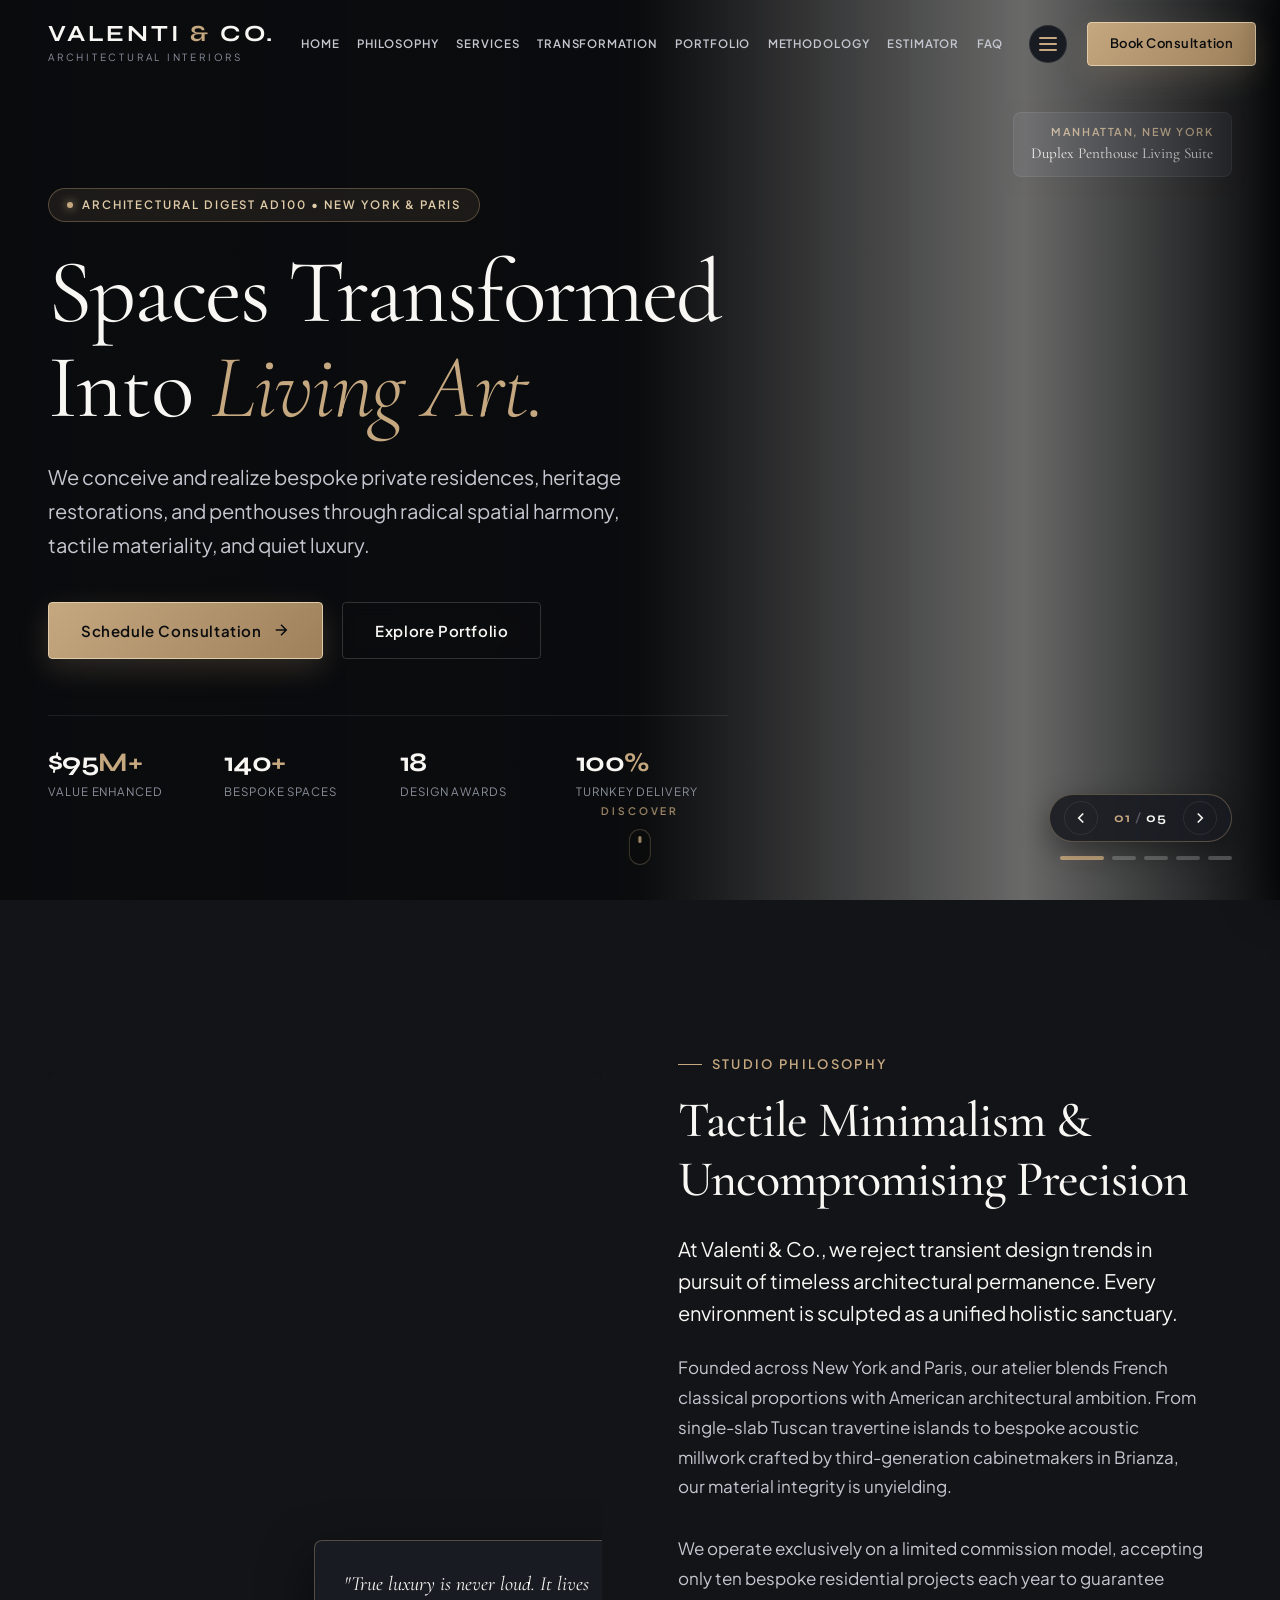
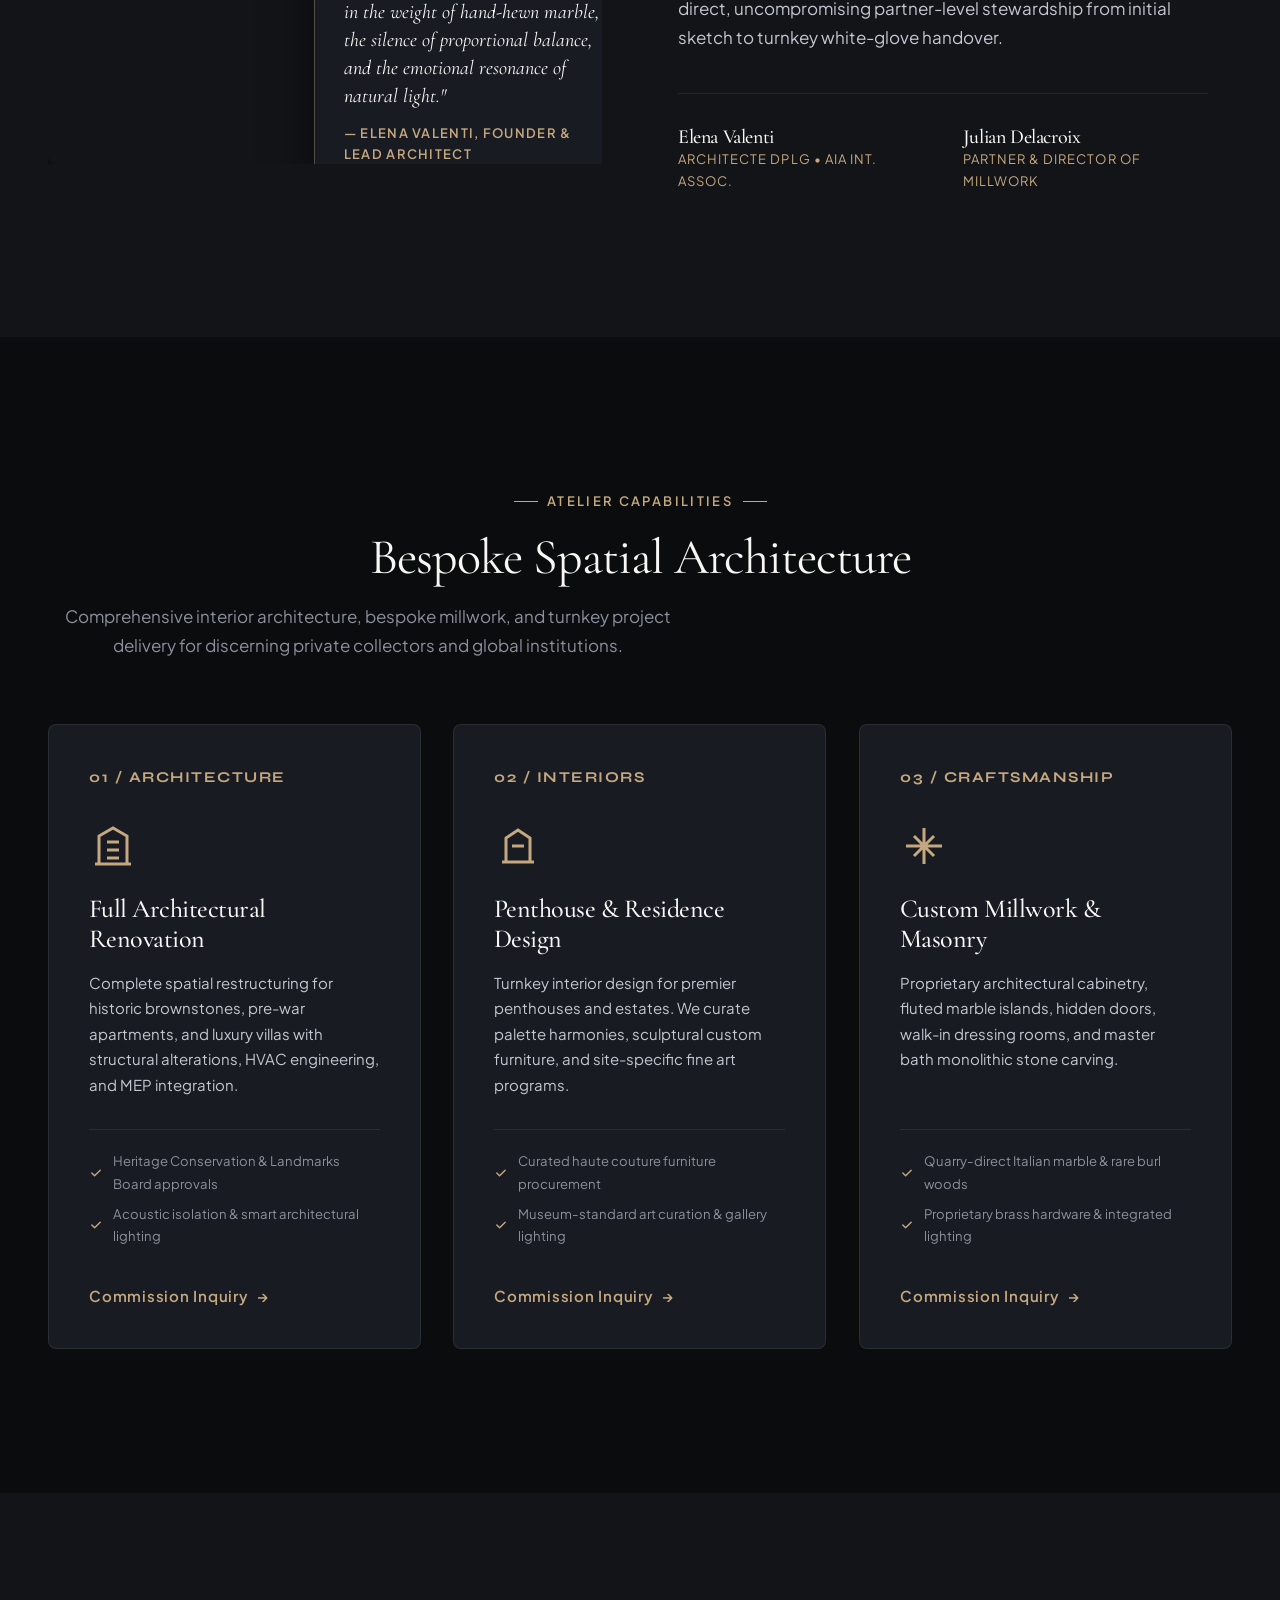
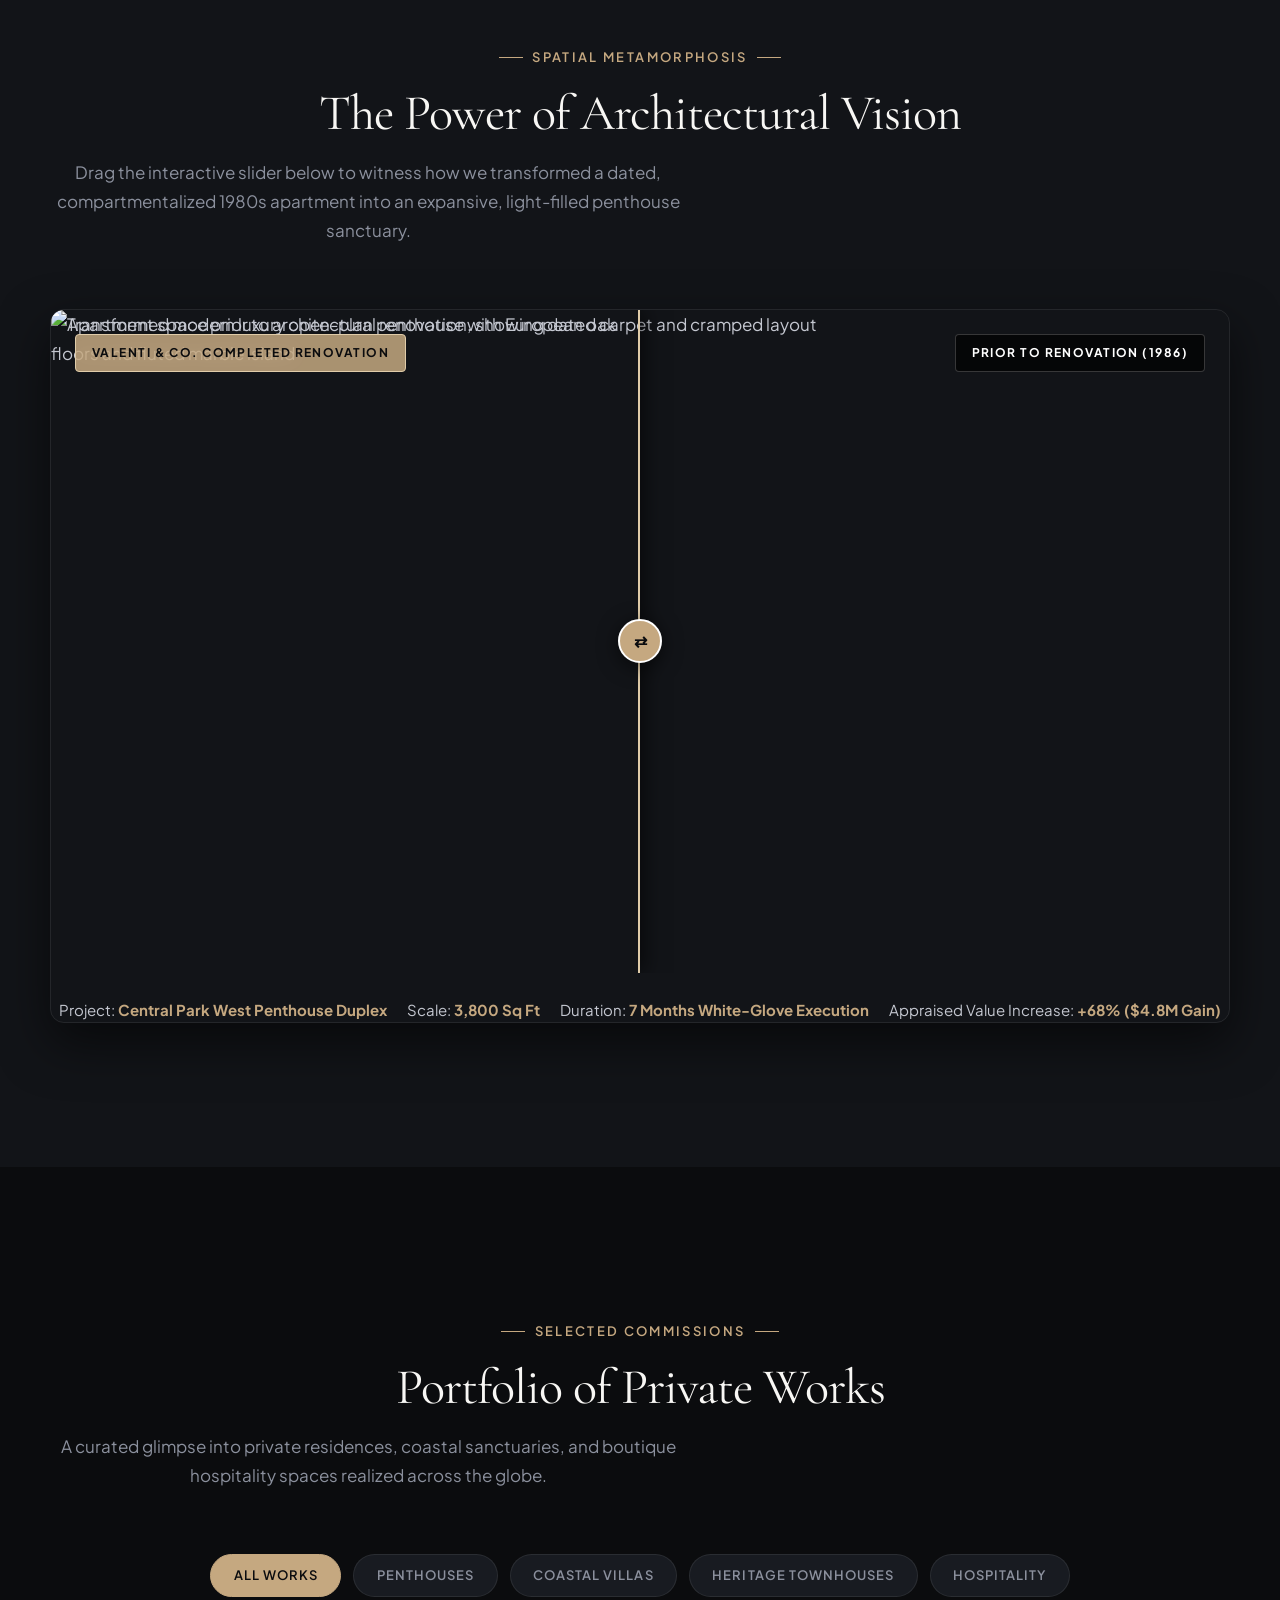
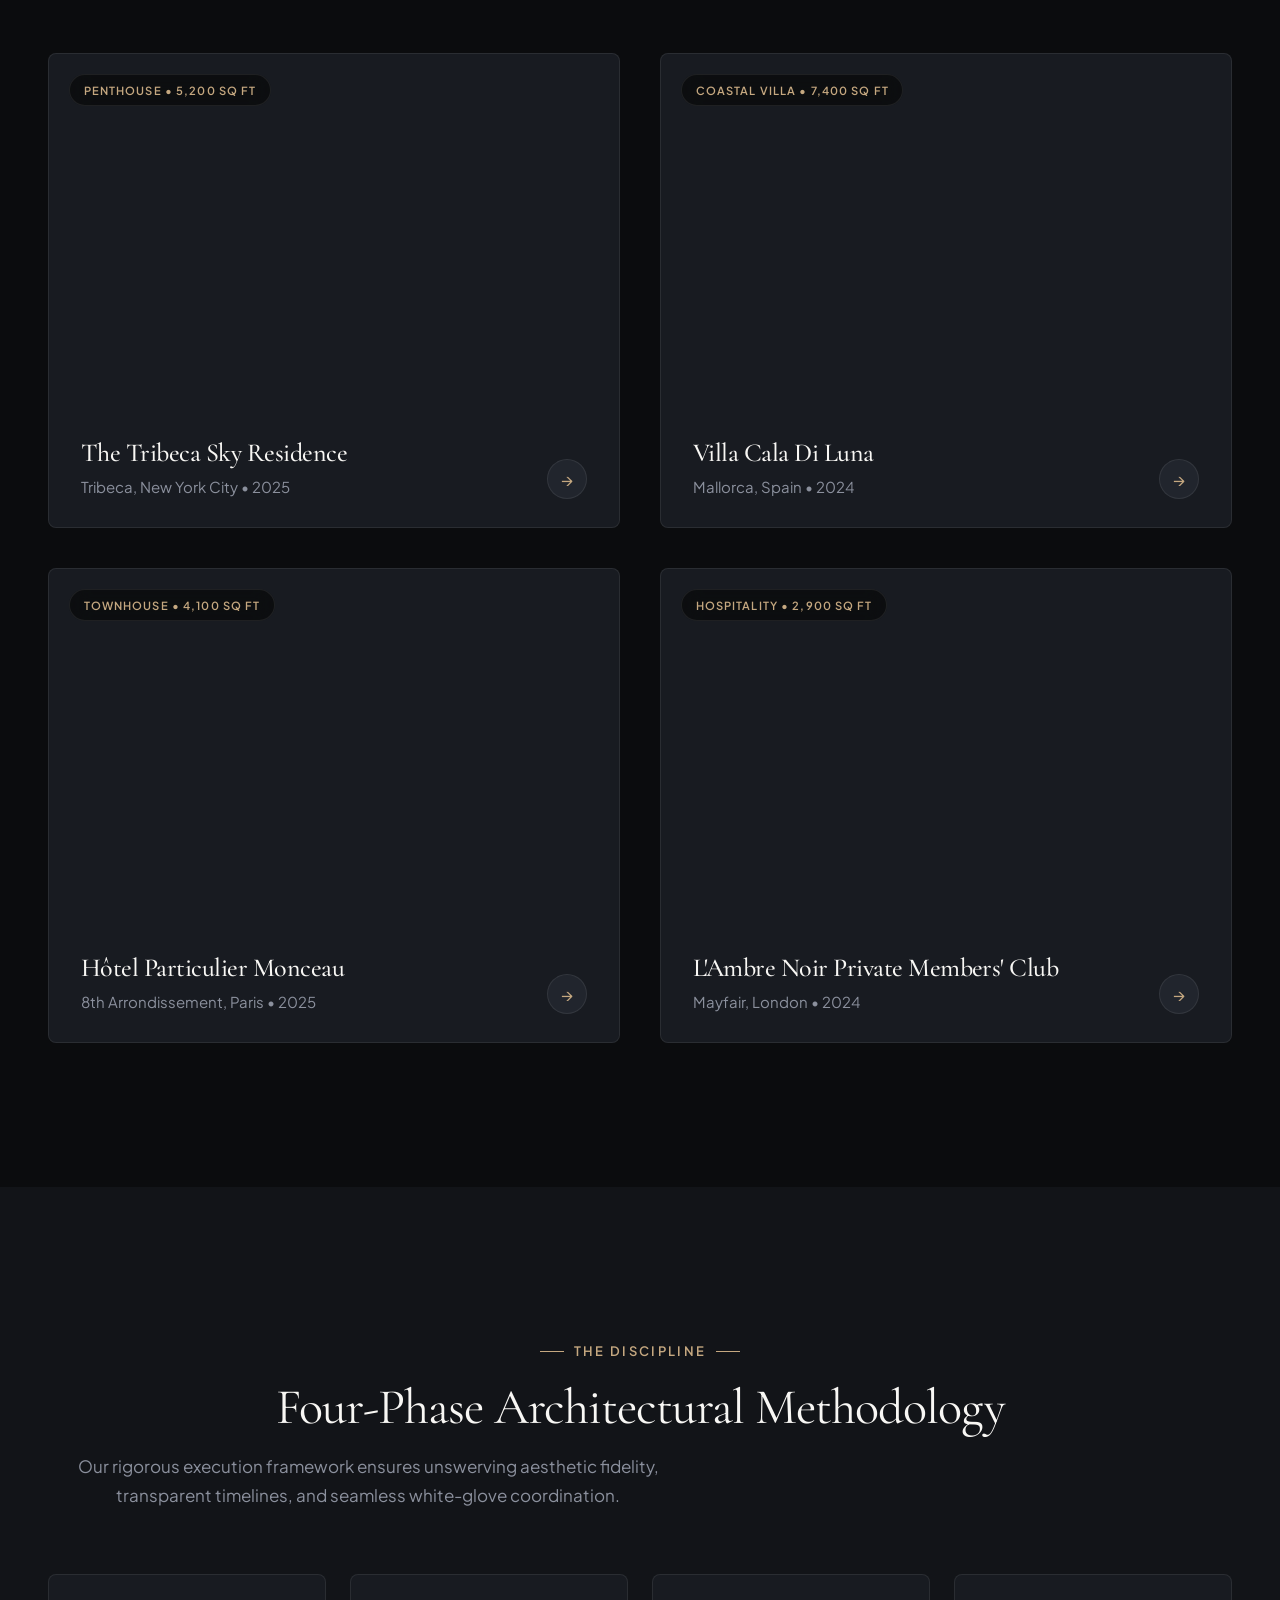
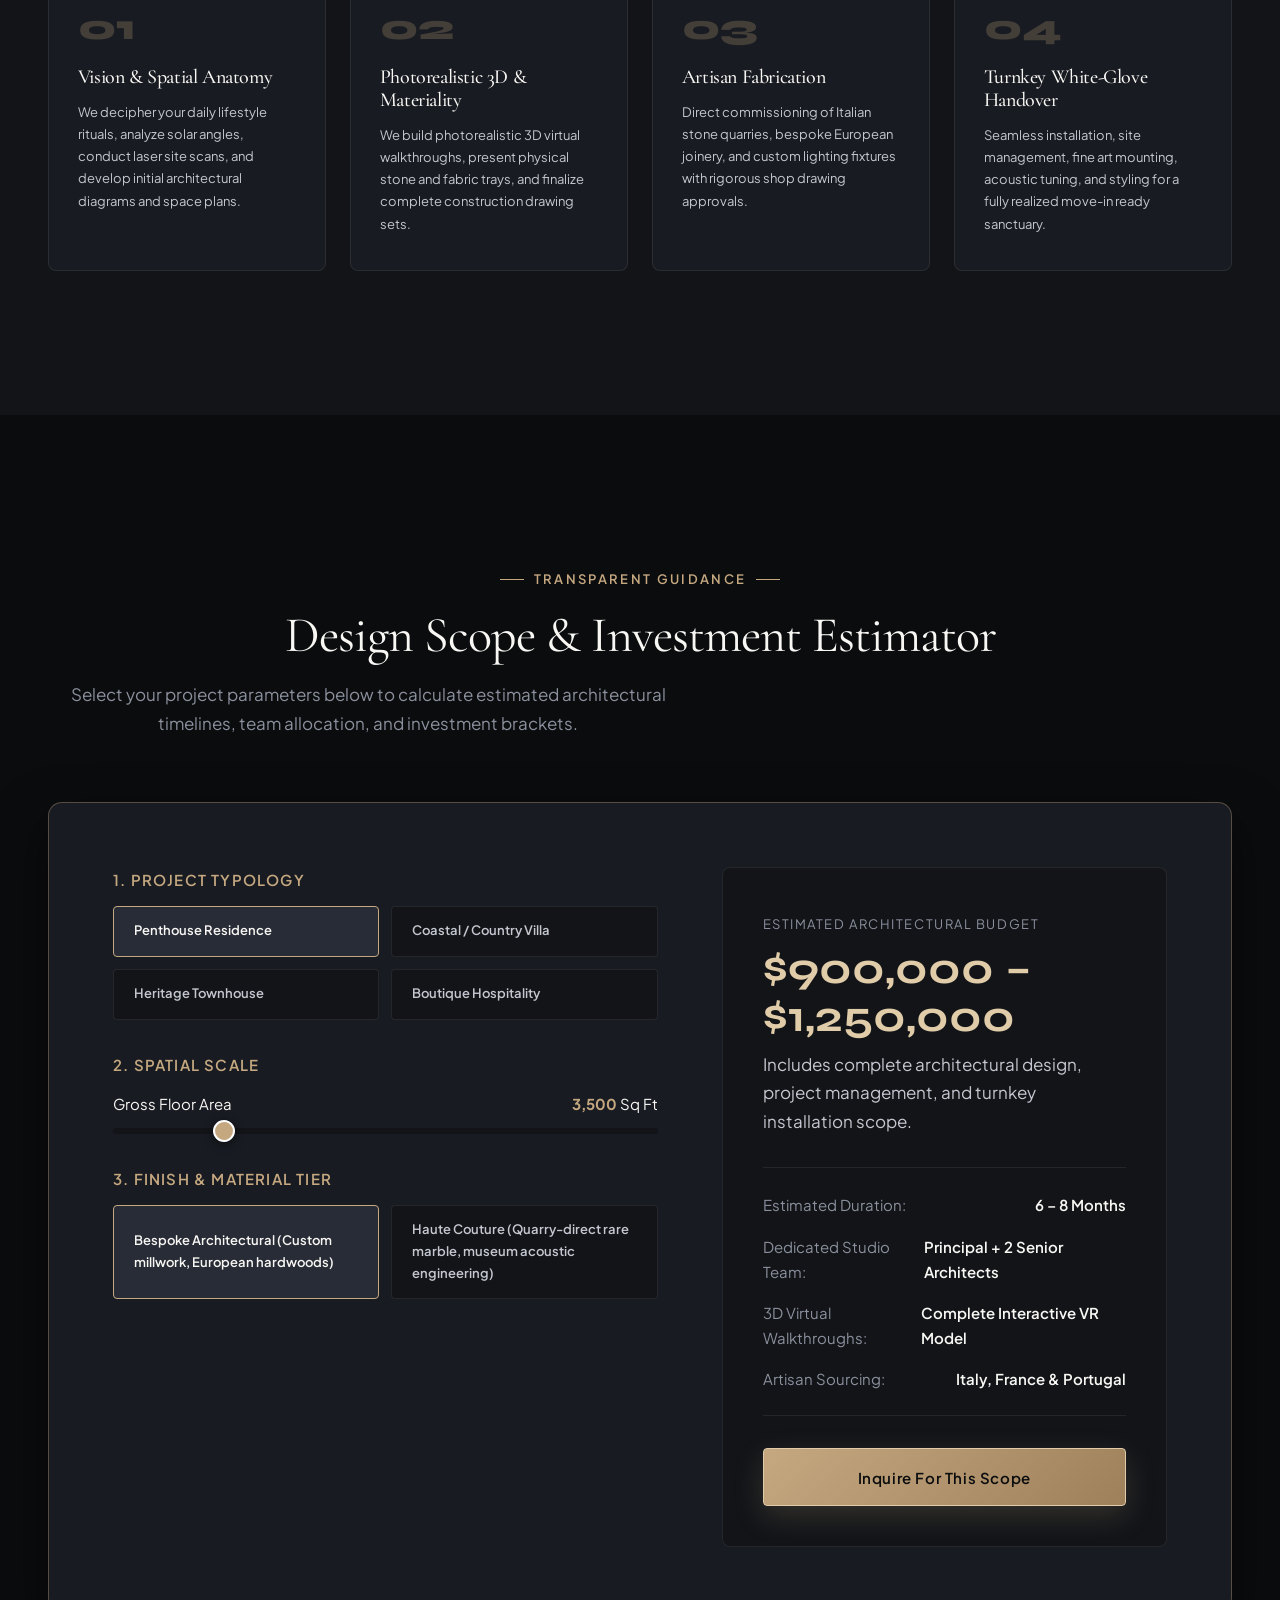
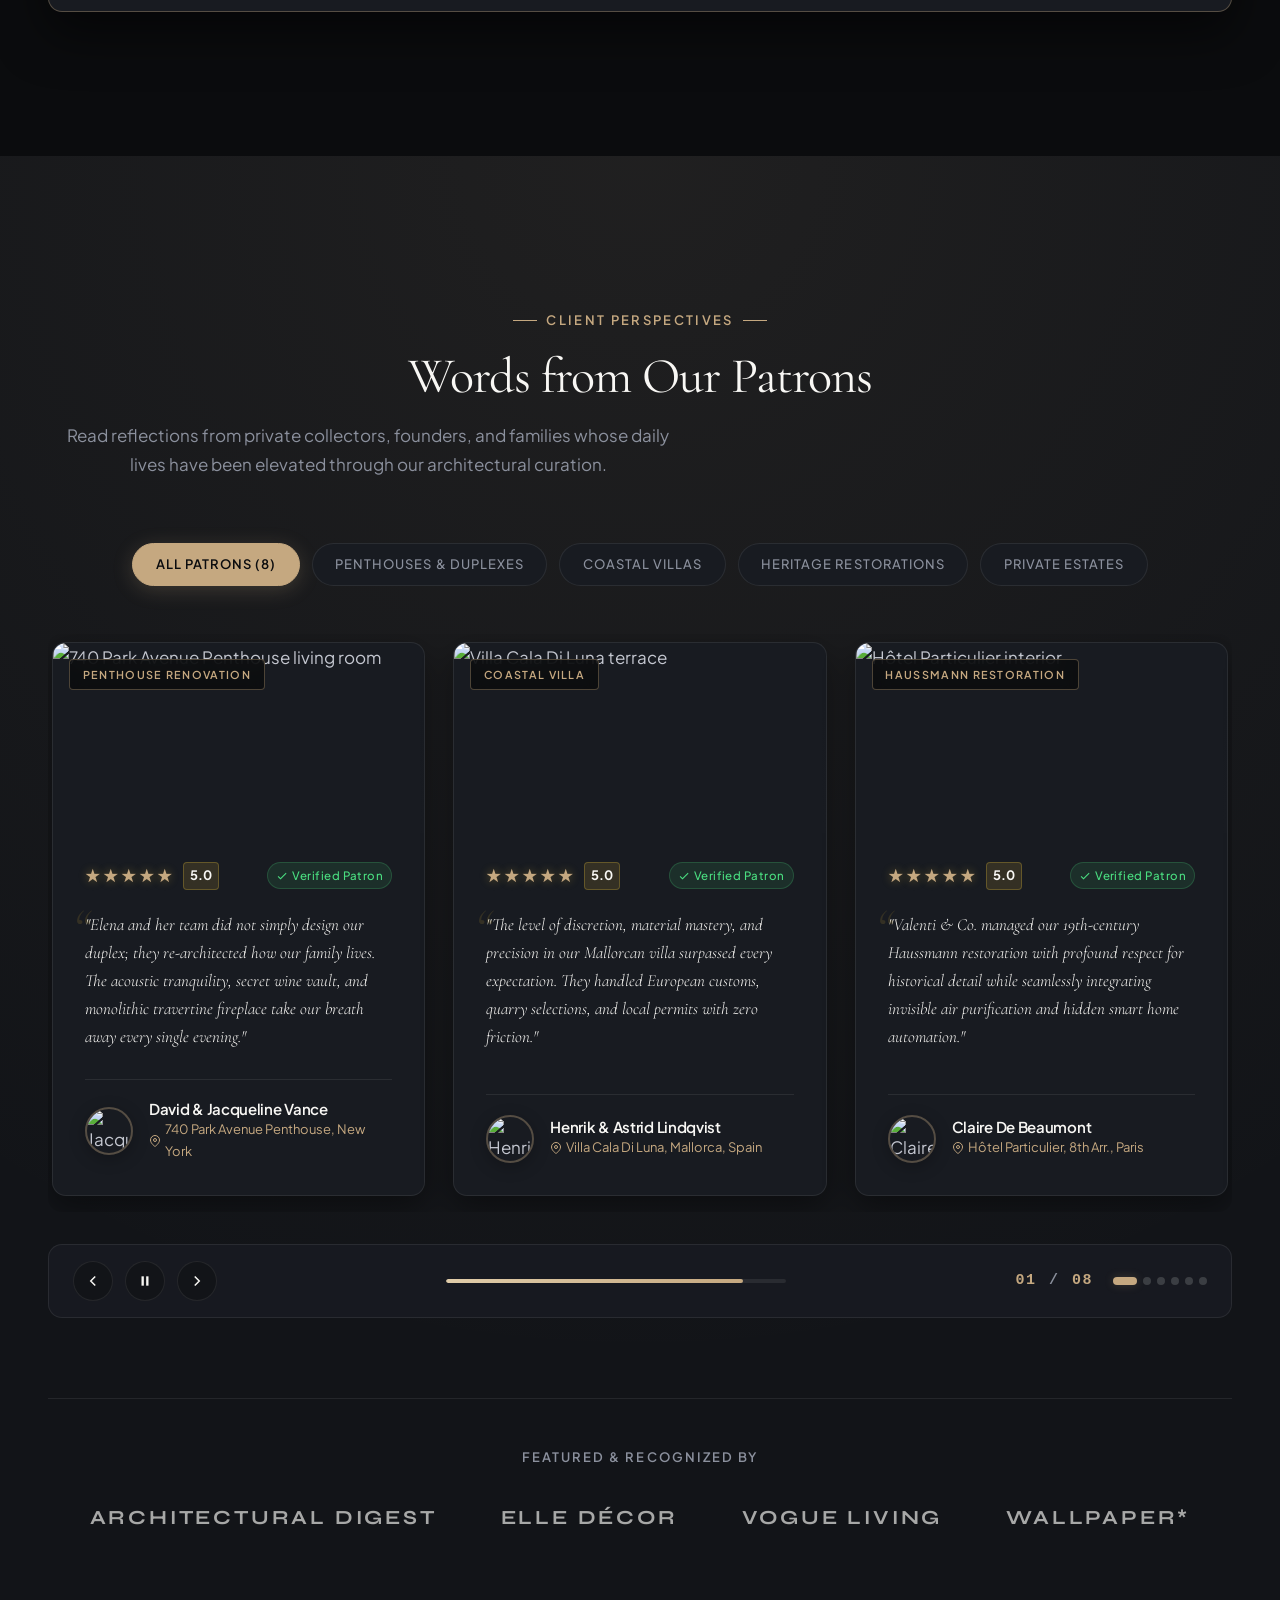
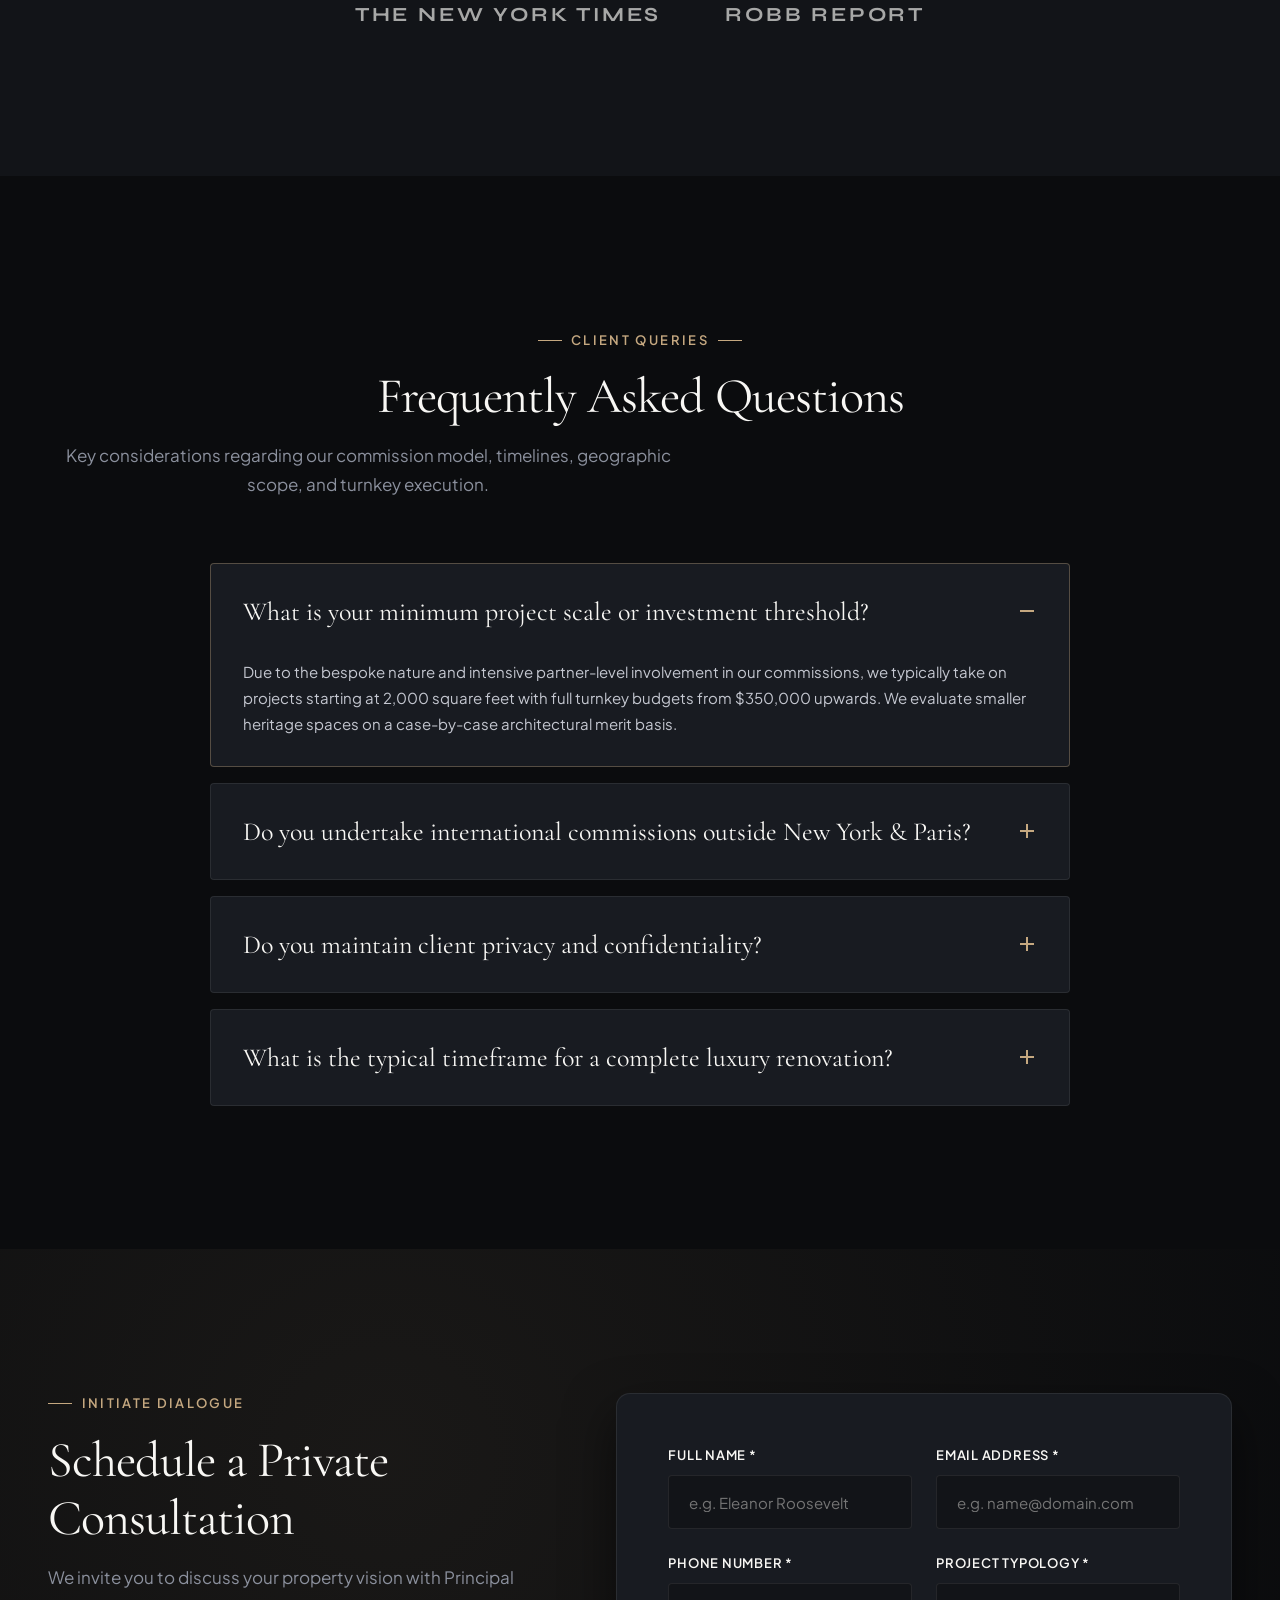
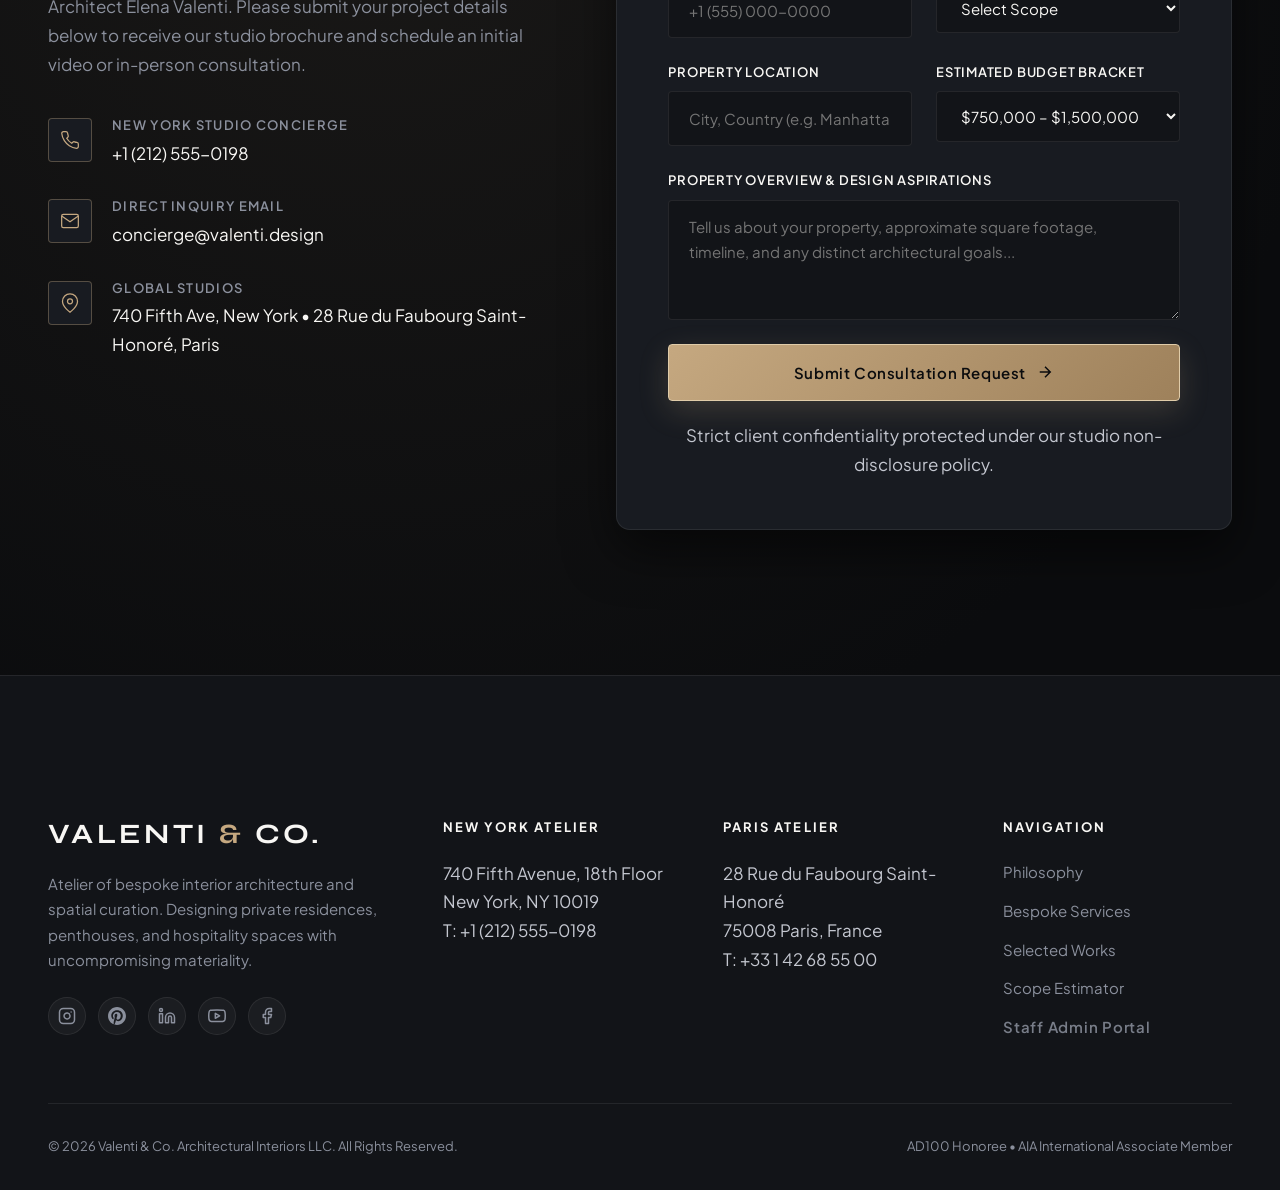
==== commit 26cb3f4a: "Add files via upload" ====
--- a/index.html
+++ b/index.html
@@ -28,6 +28,12 @@
   <!-- Google Fonts Preconnect & Styles -->
   <link rel="preconnect" href="https://fonts.googleapis.com">
   <link rel="preconnect" href="https://fonts.gstatic.com" crossorigin>
+
+  <!-- Vercel Speed Insights -->
+  <script>
+    window.si = window.si || function () { (window.siq = window.siq || []).push(arguments); };
+  </script>
+  <script defer src="/_vercel/speed-insights/script.js"></script>
   <link href="https://fonts.googleapis.com/css2?family=Cormorant+Garamond:ital,wght@0,300;0,400;0,600;1,400&family=Plus+Jakarta+Sans:wght@300;400;500;600;700&family=Syne:wght@500;600;700;800&display=swap" rel="stylesheet">
 
   <!-- Stylesheet -->
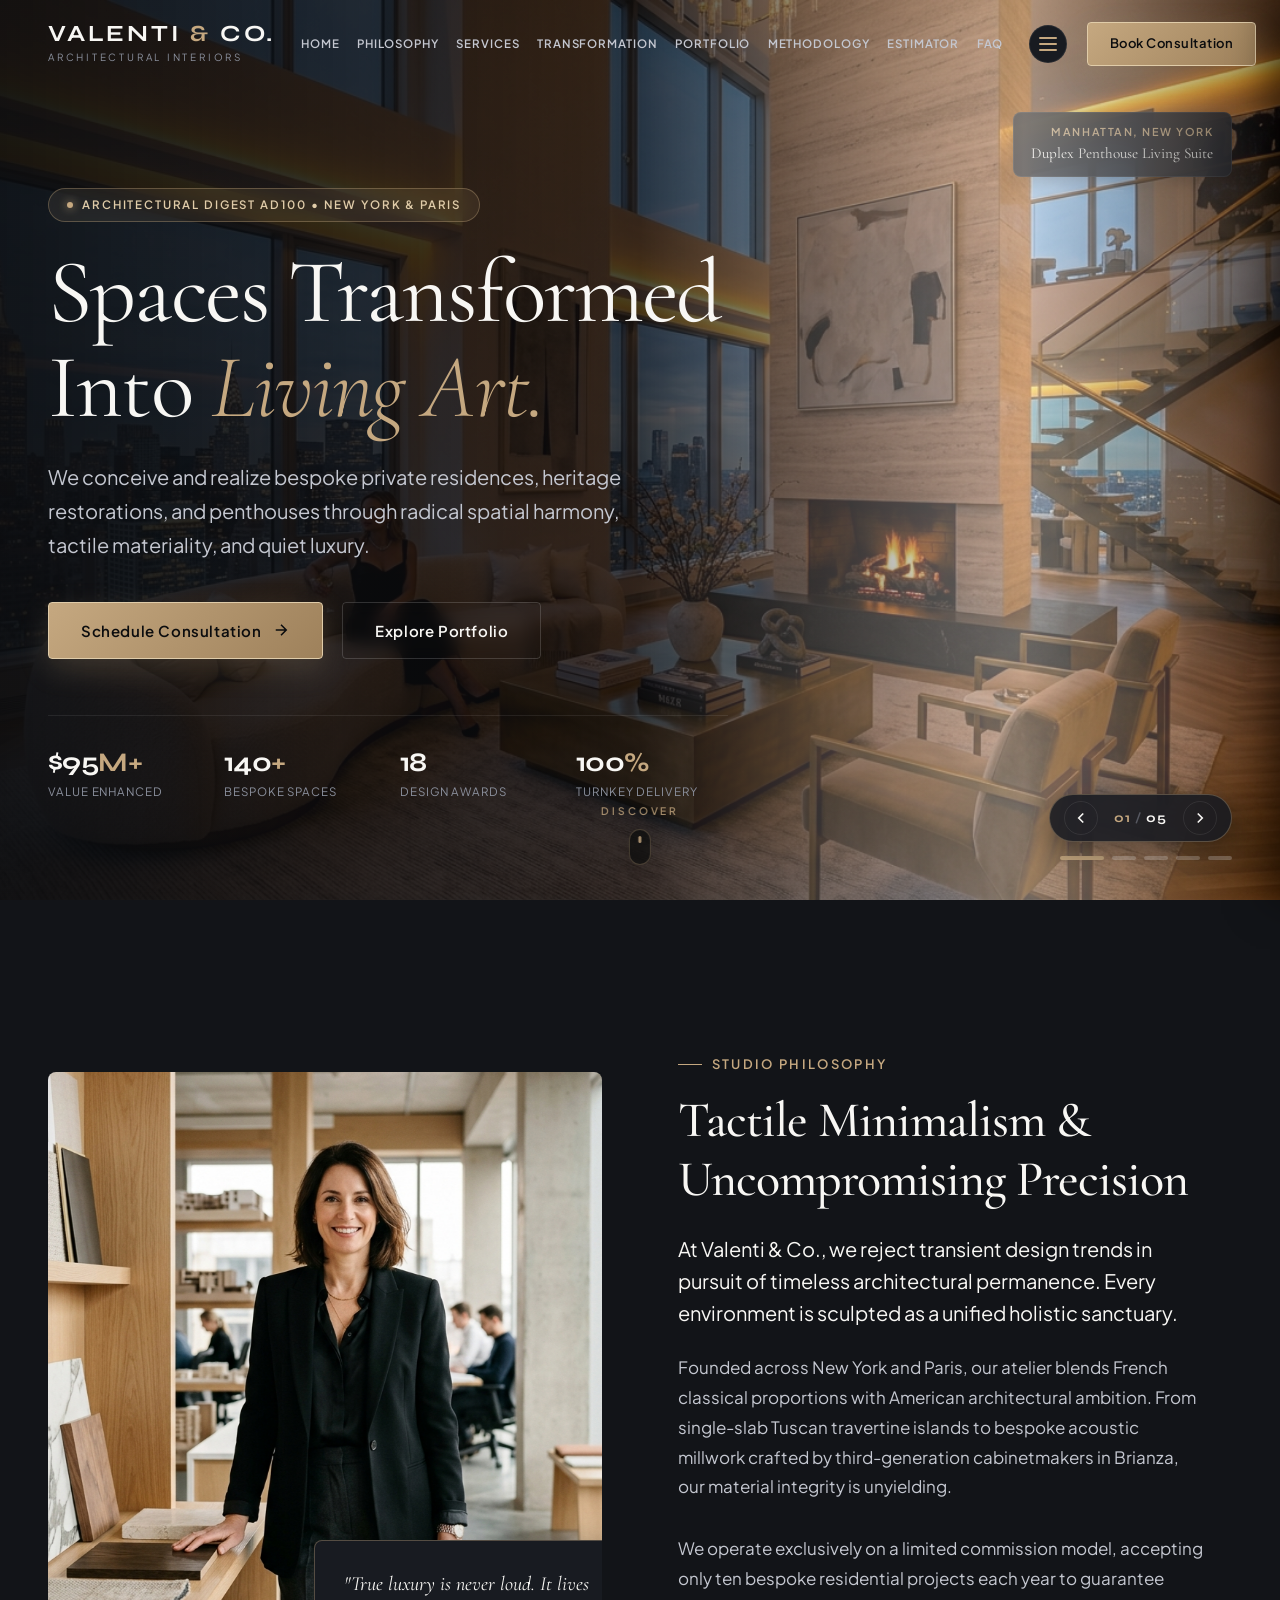
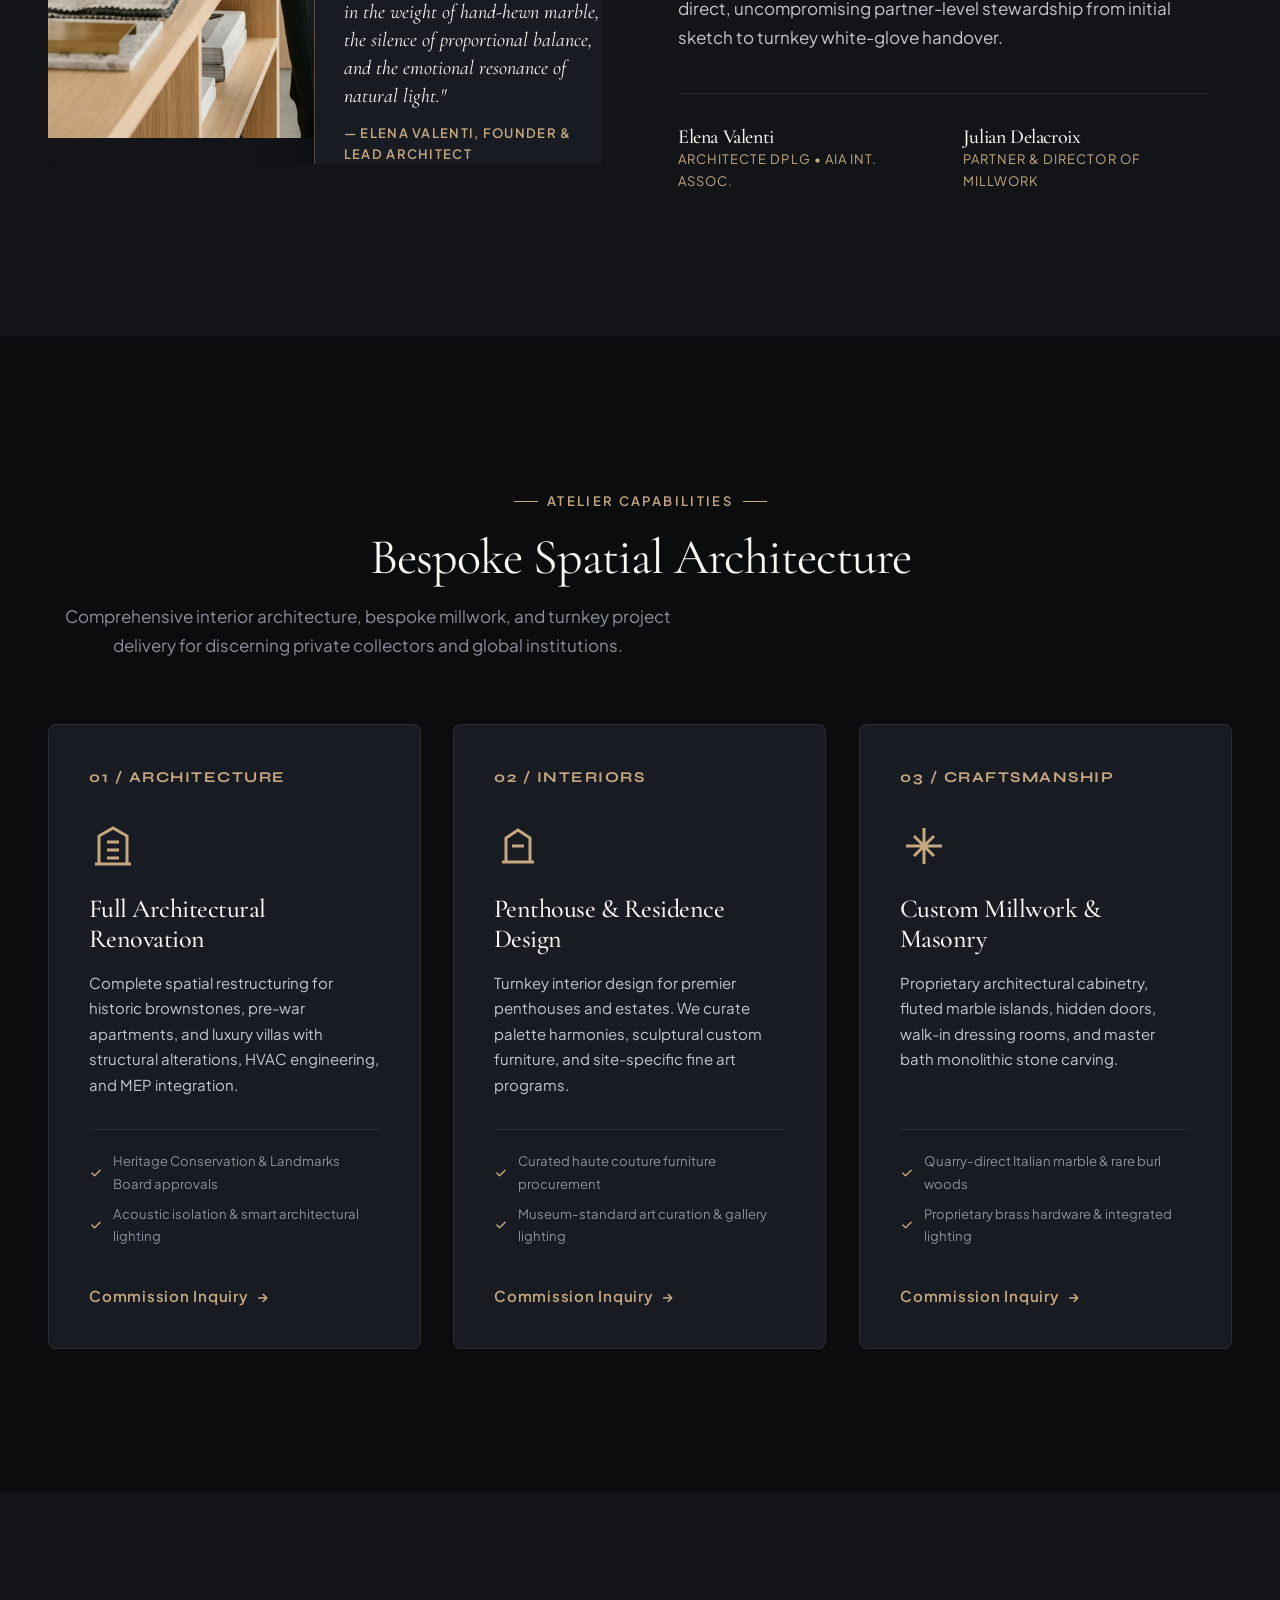
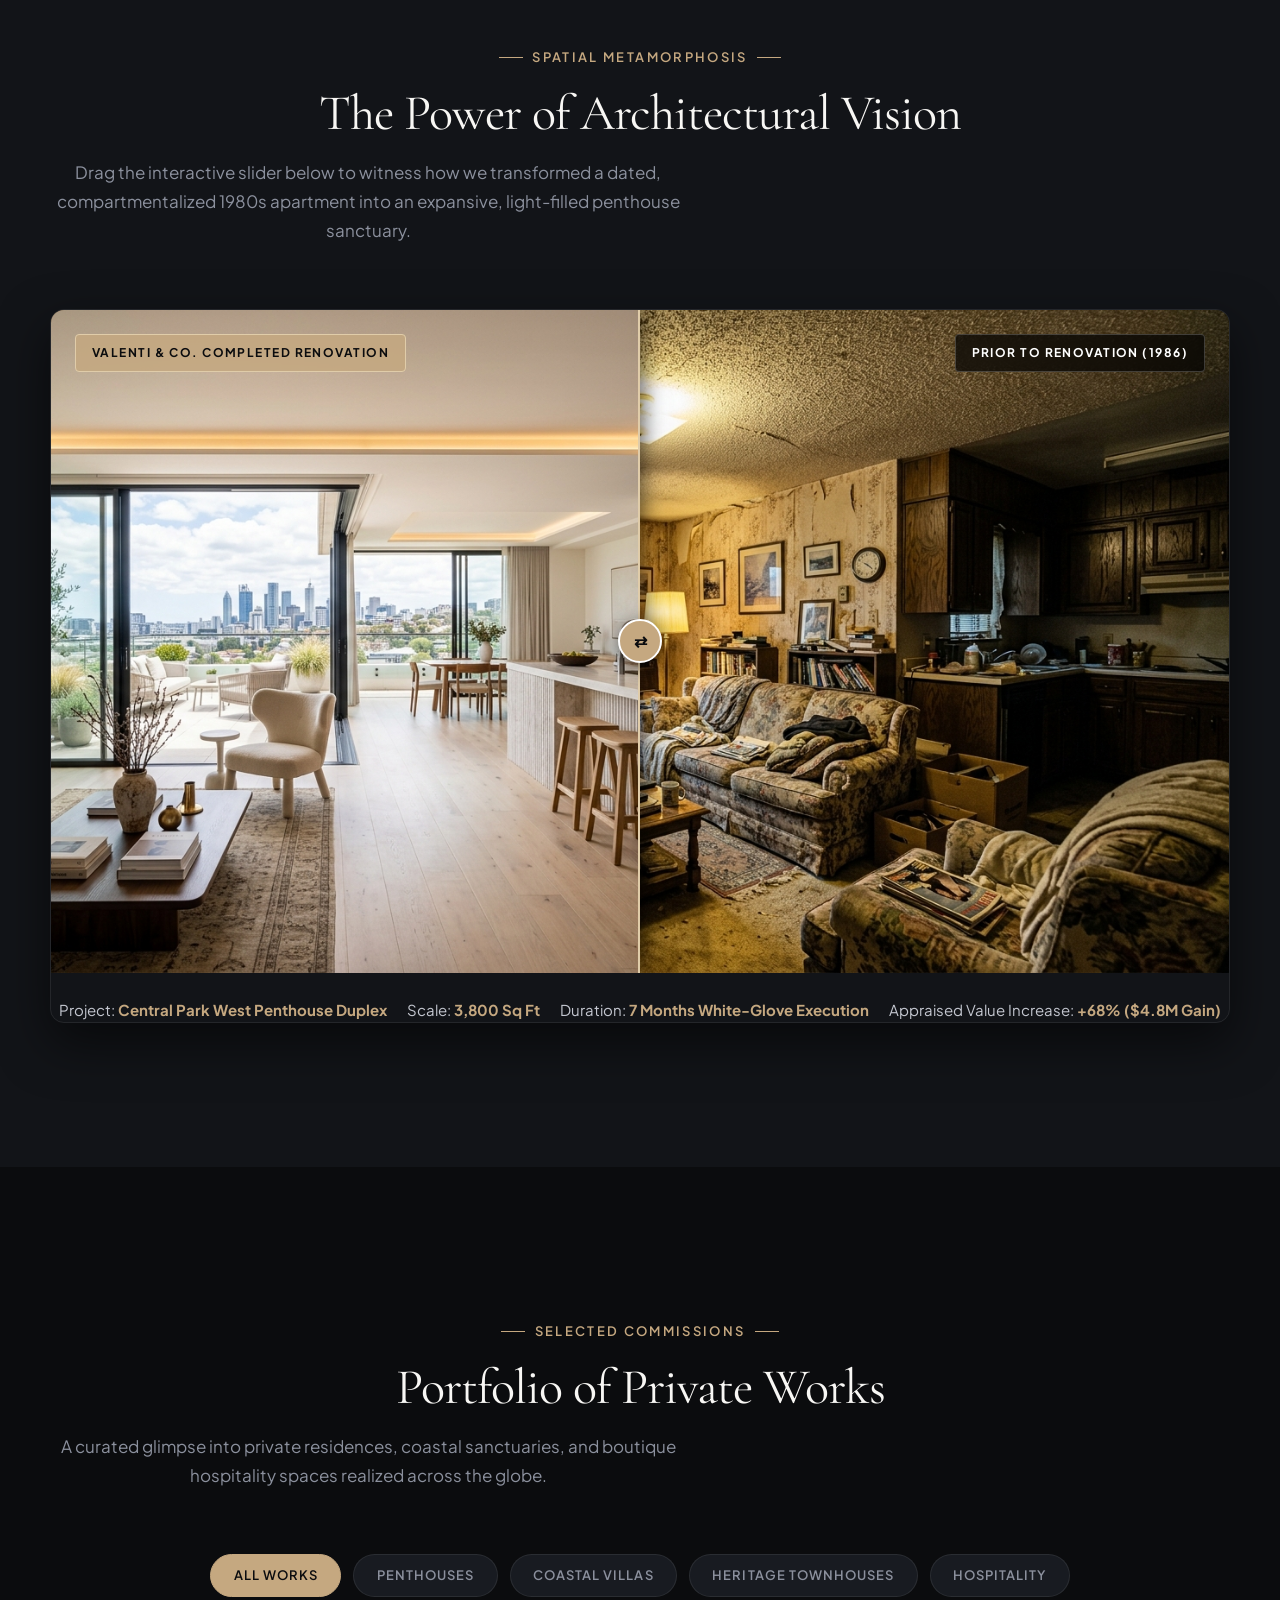
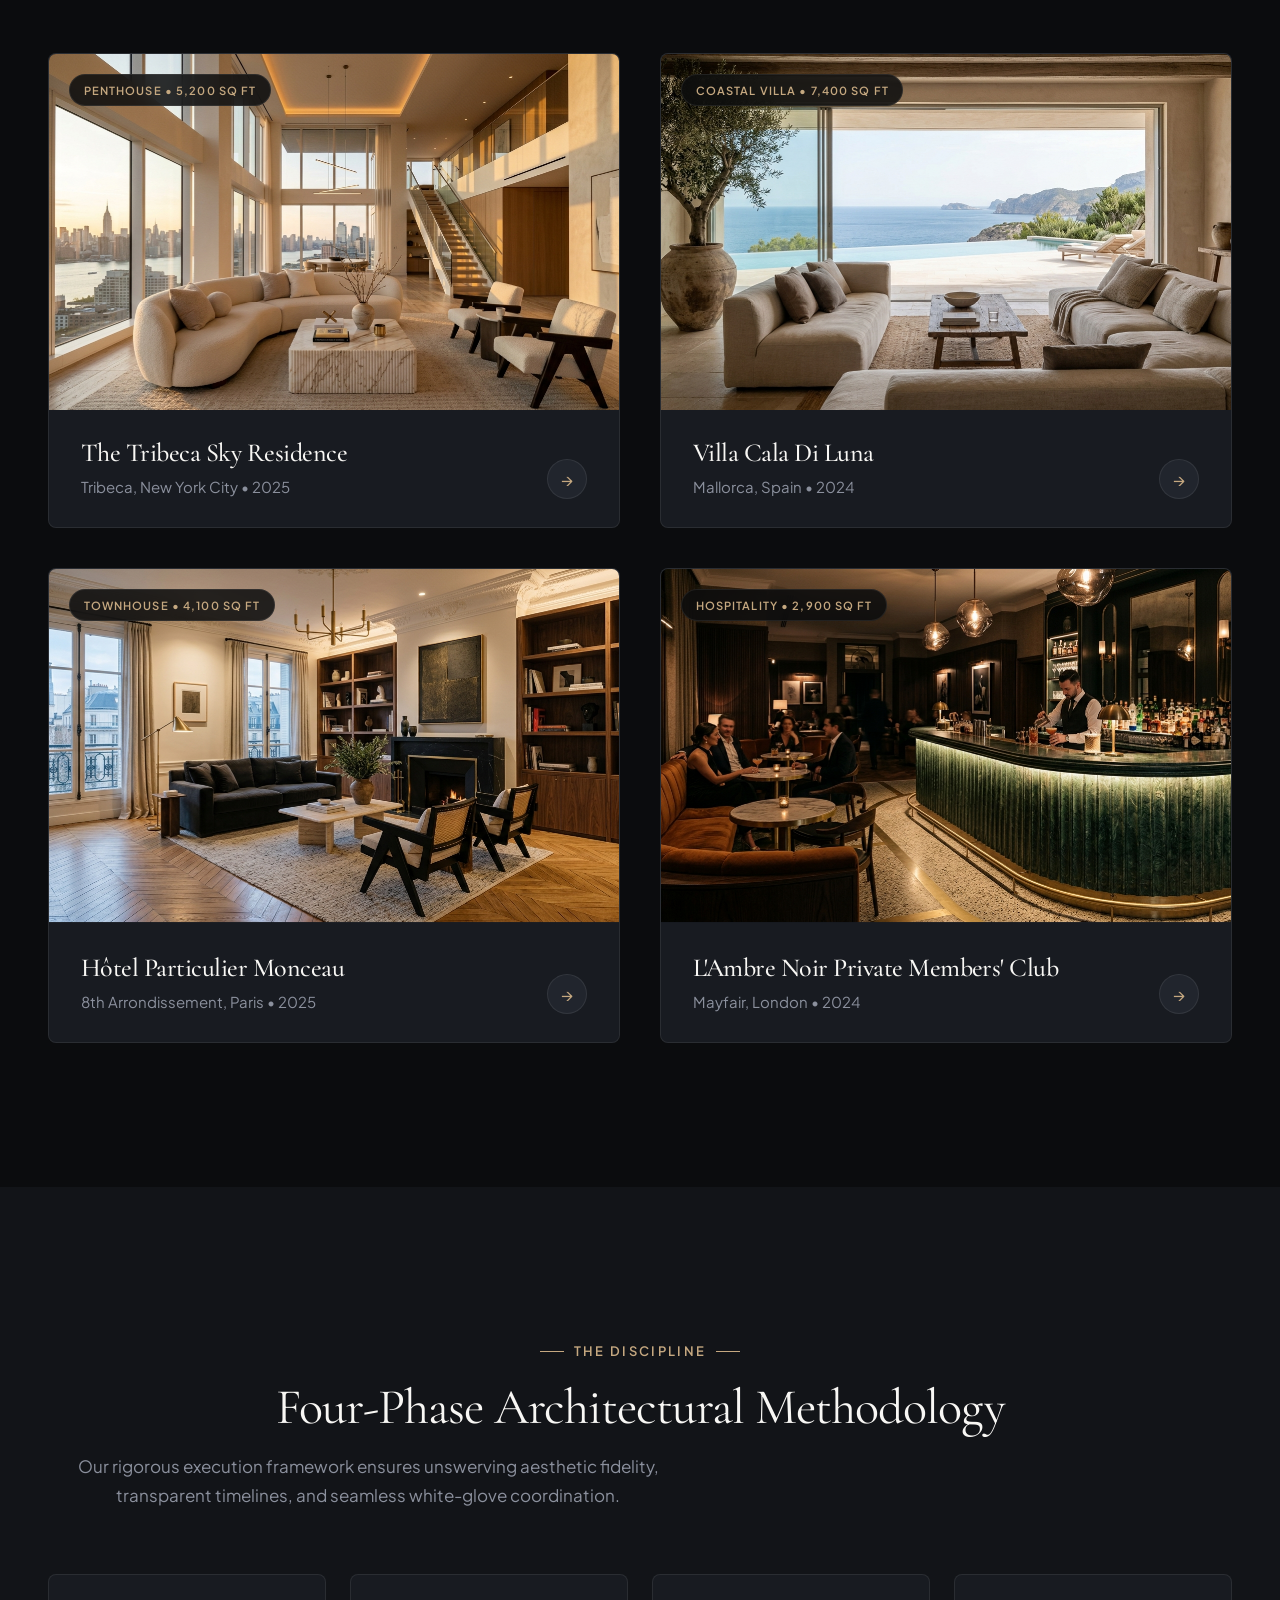
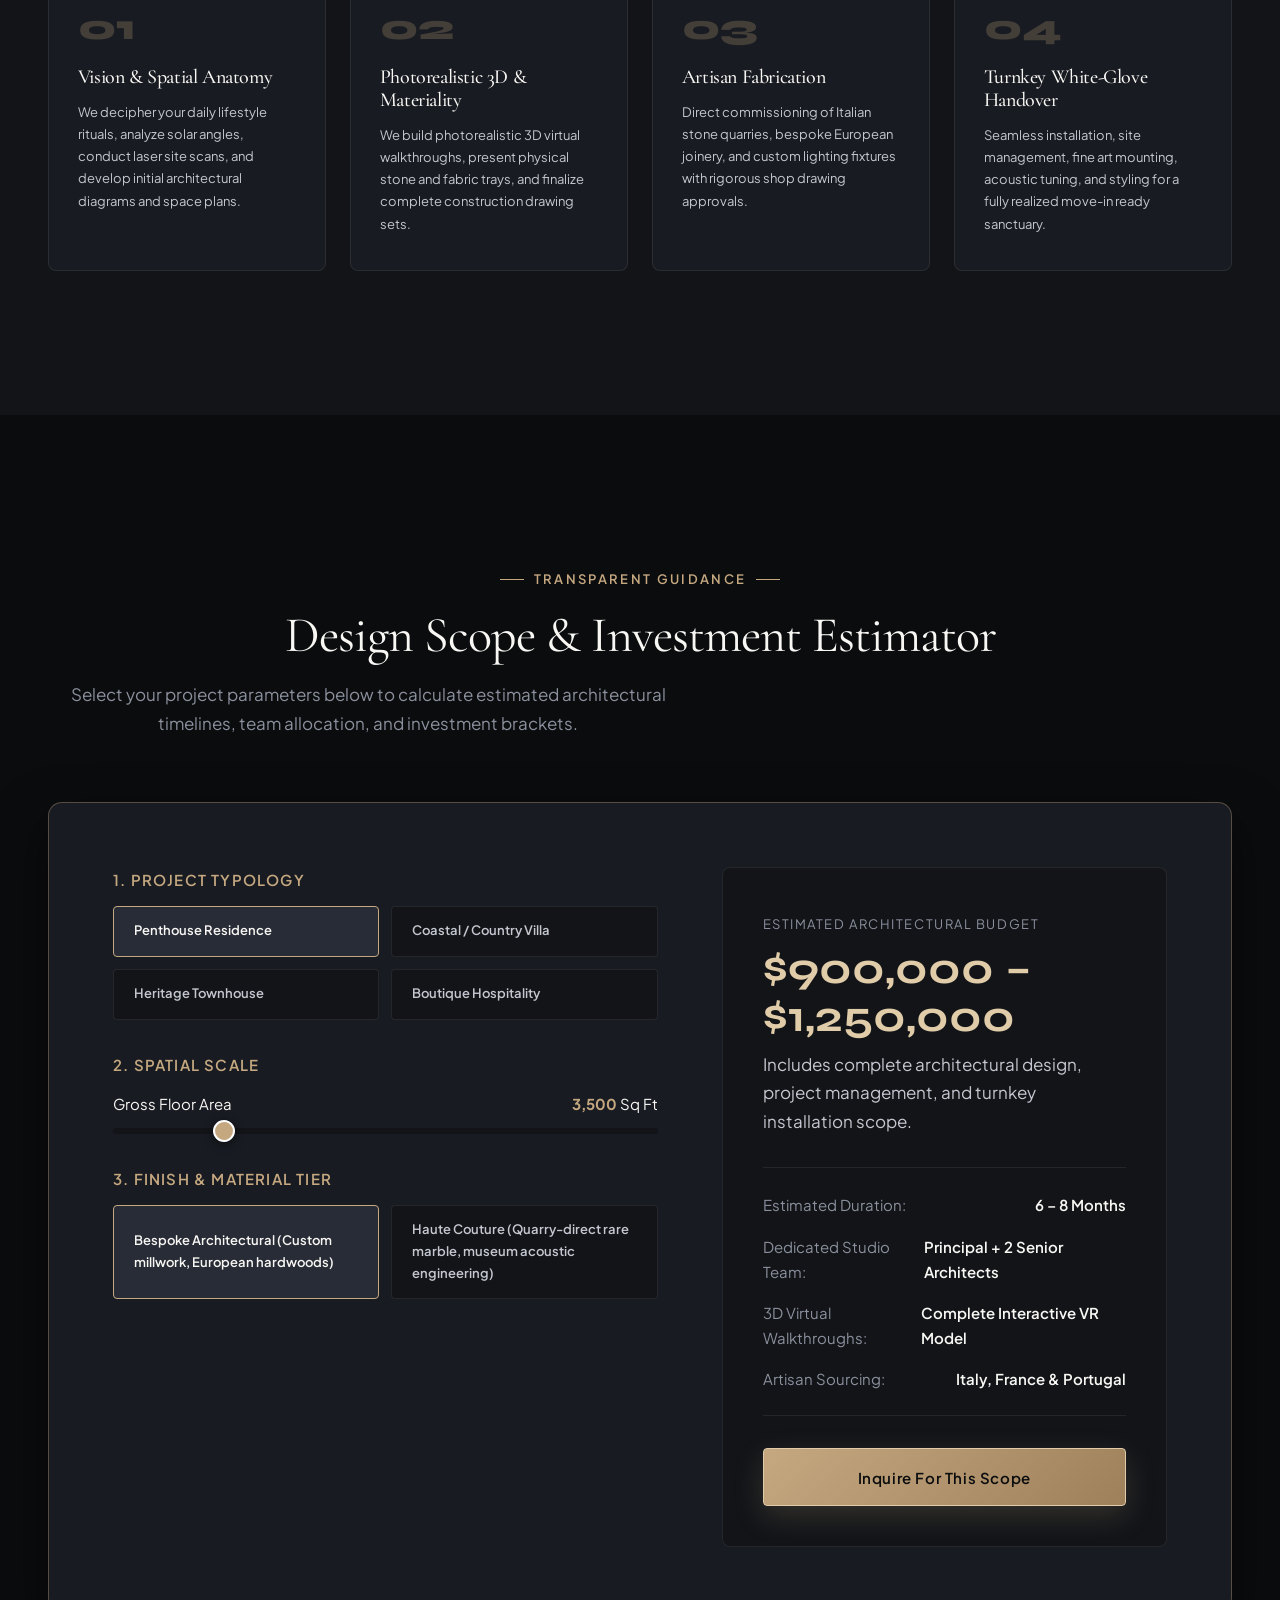
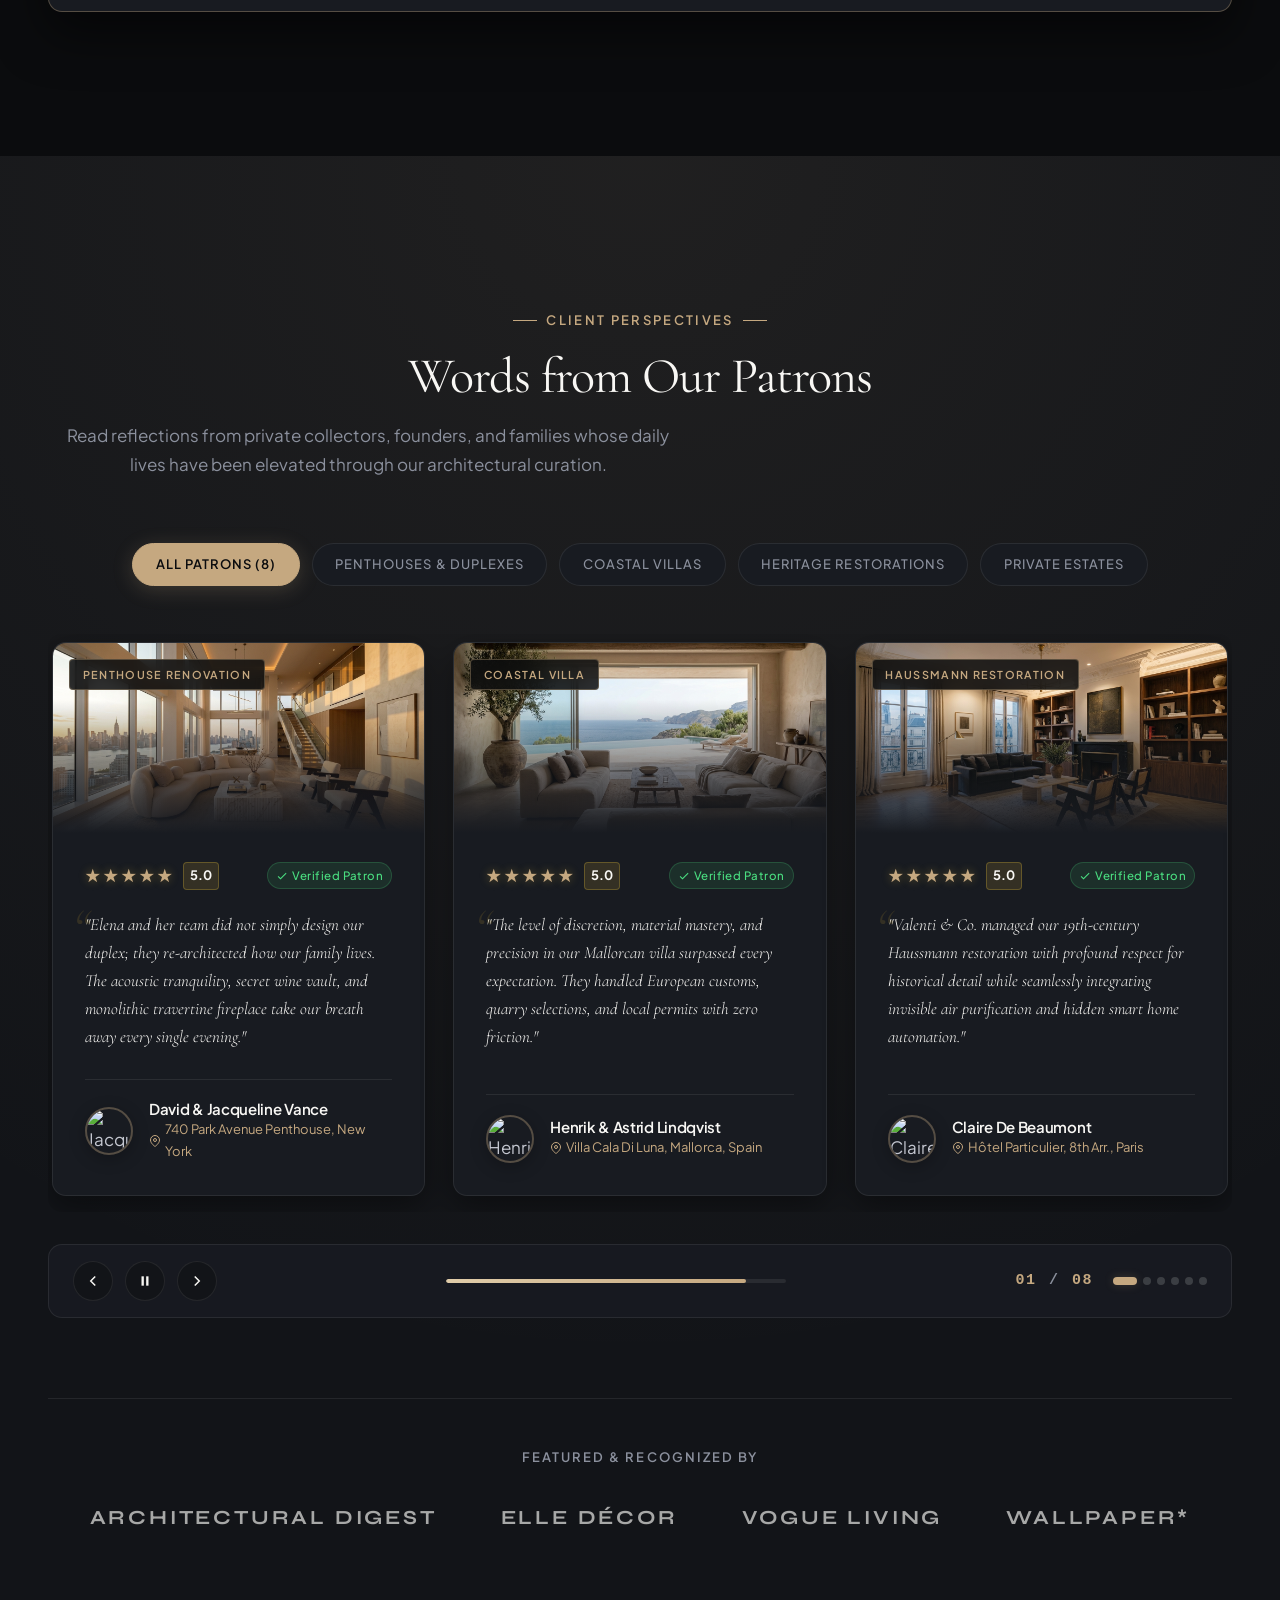
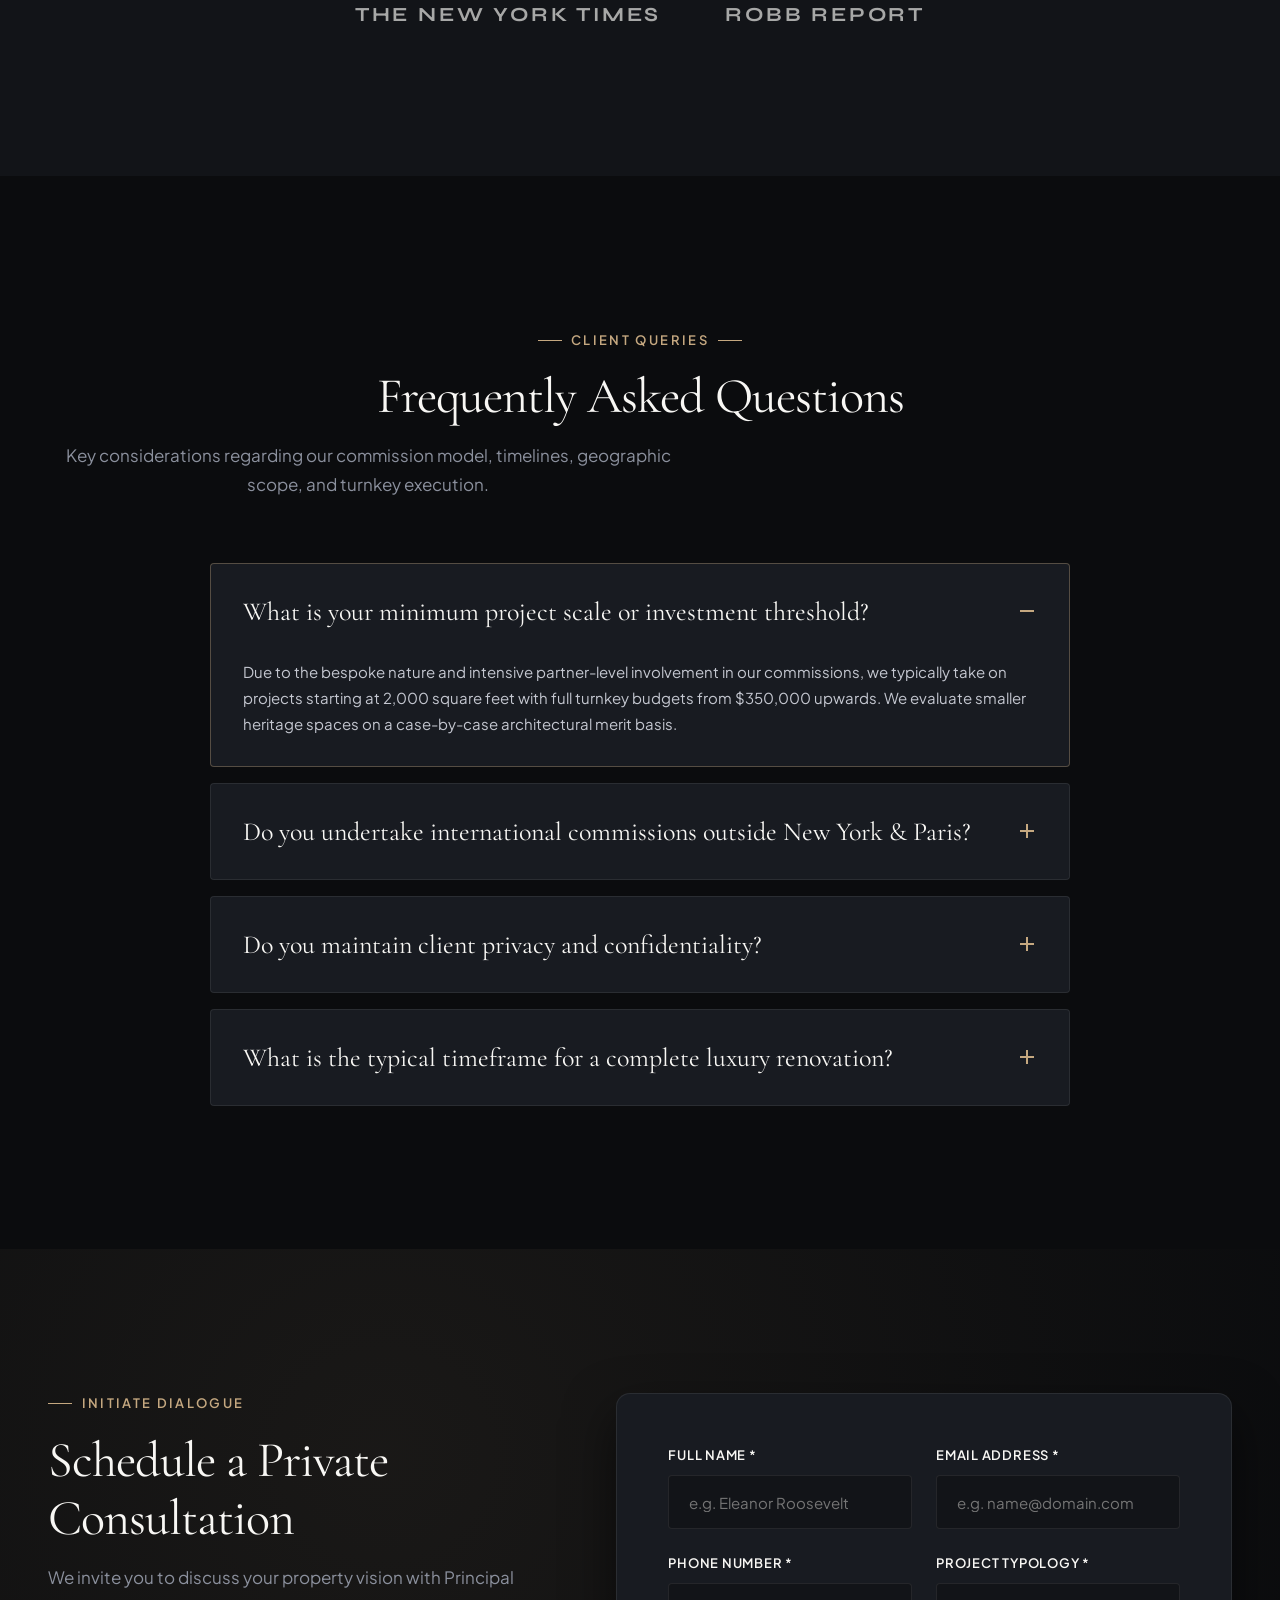
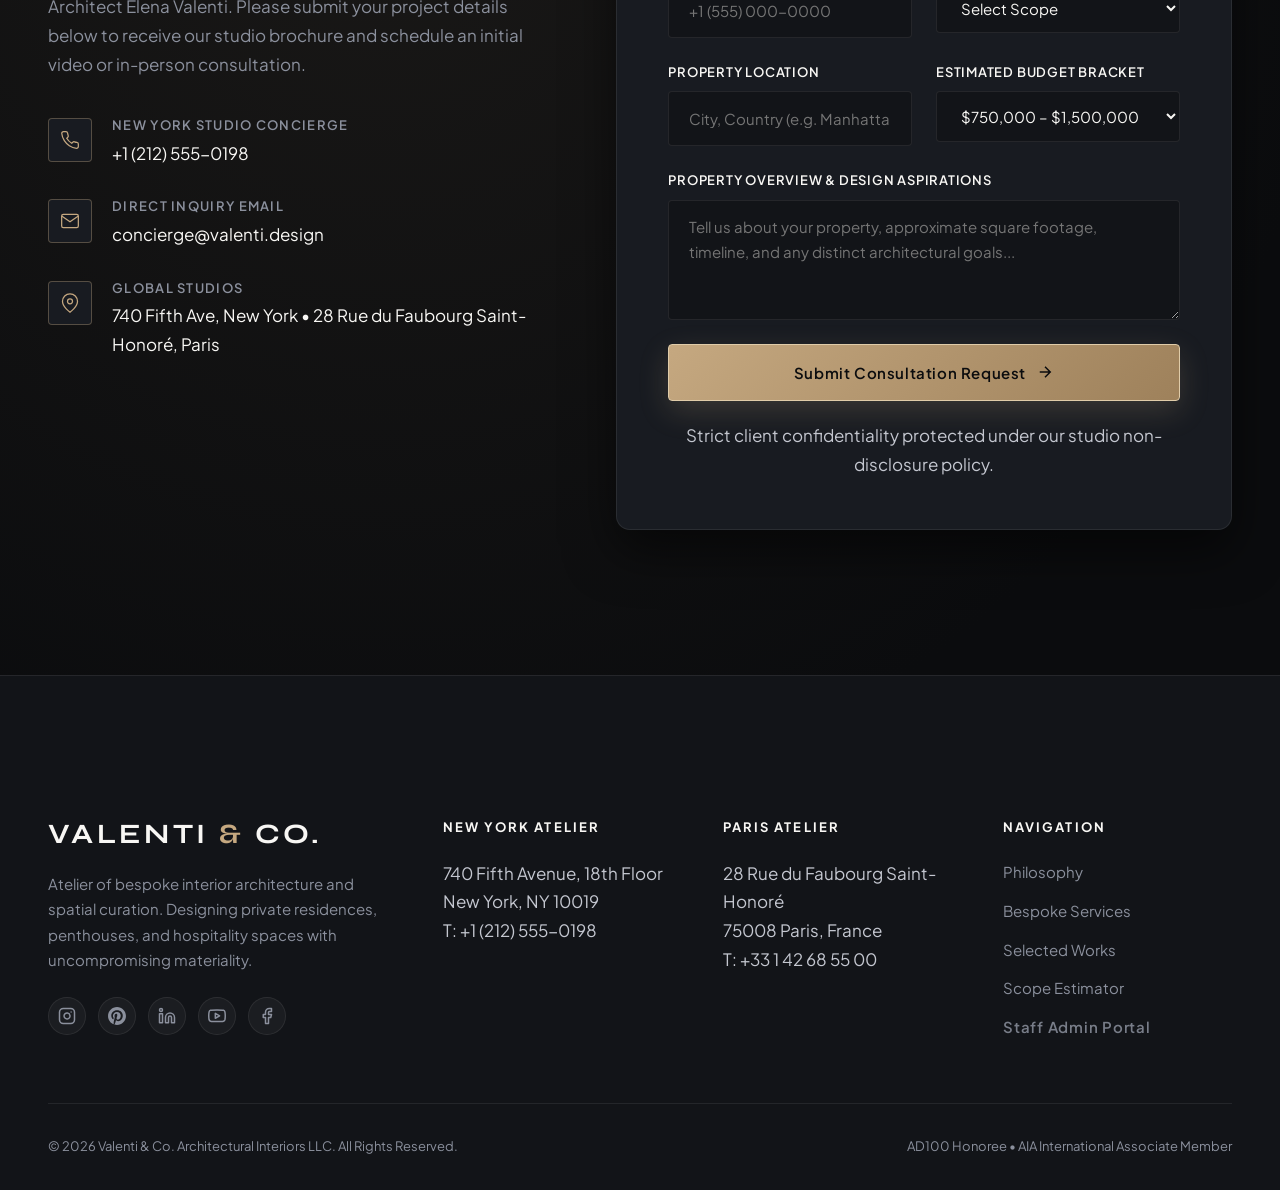
==== commit d11c7635: "Add files via upload" ====
--- a/index.html
+++ b/index.html
@@ -34,6 +34,12 @@
     window.si = window.si || function () { (window.siq = window.siq || []).push(arguments); };
   </script>
   <script defer src="/_vercel/speed-insights/script.js"></script>
+
+  <!-- Vercel Web Analytics -->
+  <script>
+    window.va = window.va || function () { (window.vaq = window.vaq || []).push(arguments); };
+  </script>
+  <script defer src="/_vercel/insights/script.js"></script>
   <link href="https://fonts.googleapis.com/css2?family=Cormorant+Garamond:ital,wght@0,300;0,400;0,600;1,400&family=Plus+Jakarta+Sans:wght@300;400;500;600;700&family=Syne:wght@500;600;700;800&display=swap" rel="stylesheet">
 
   <!-- Stylesheet -->
